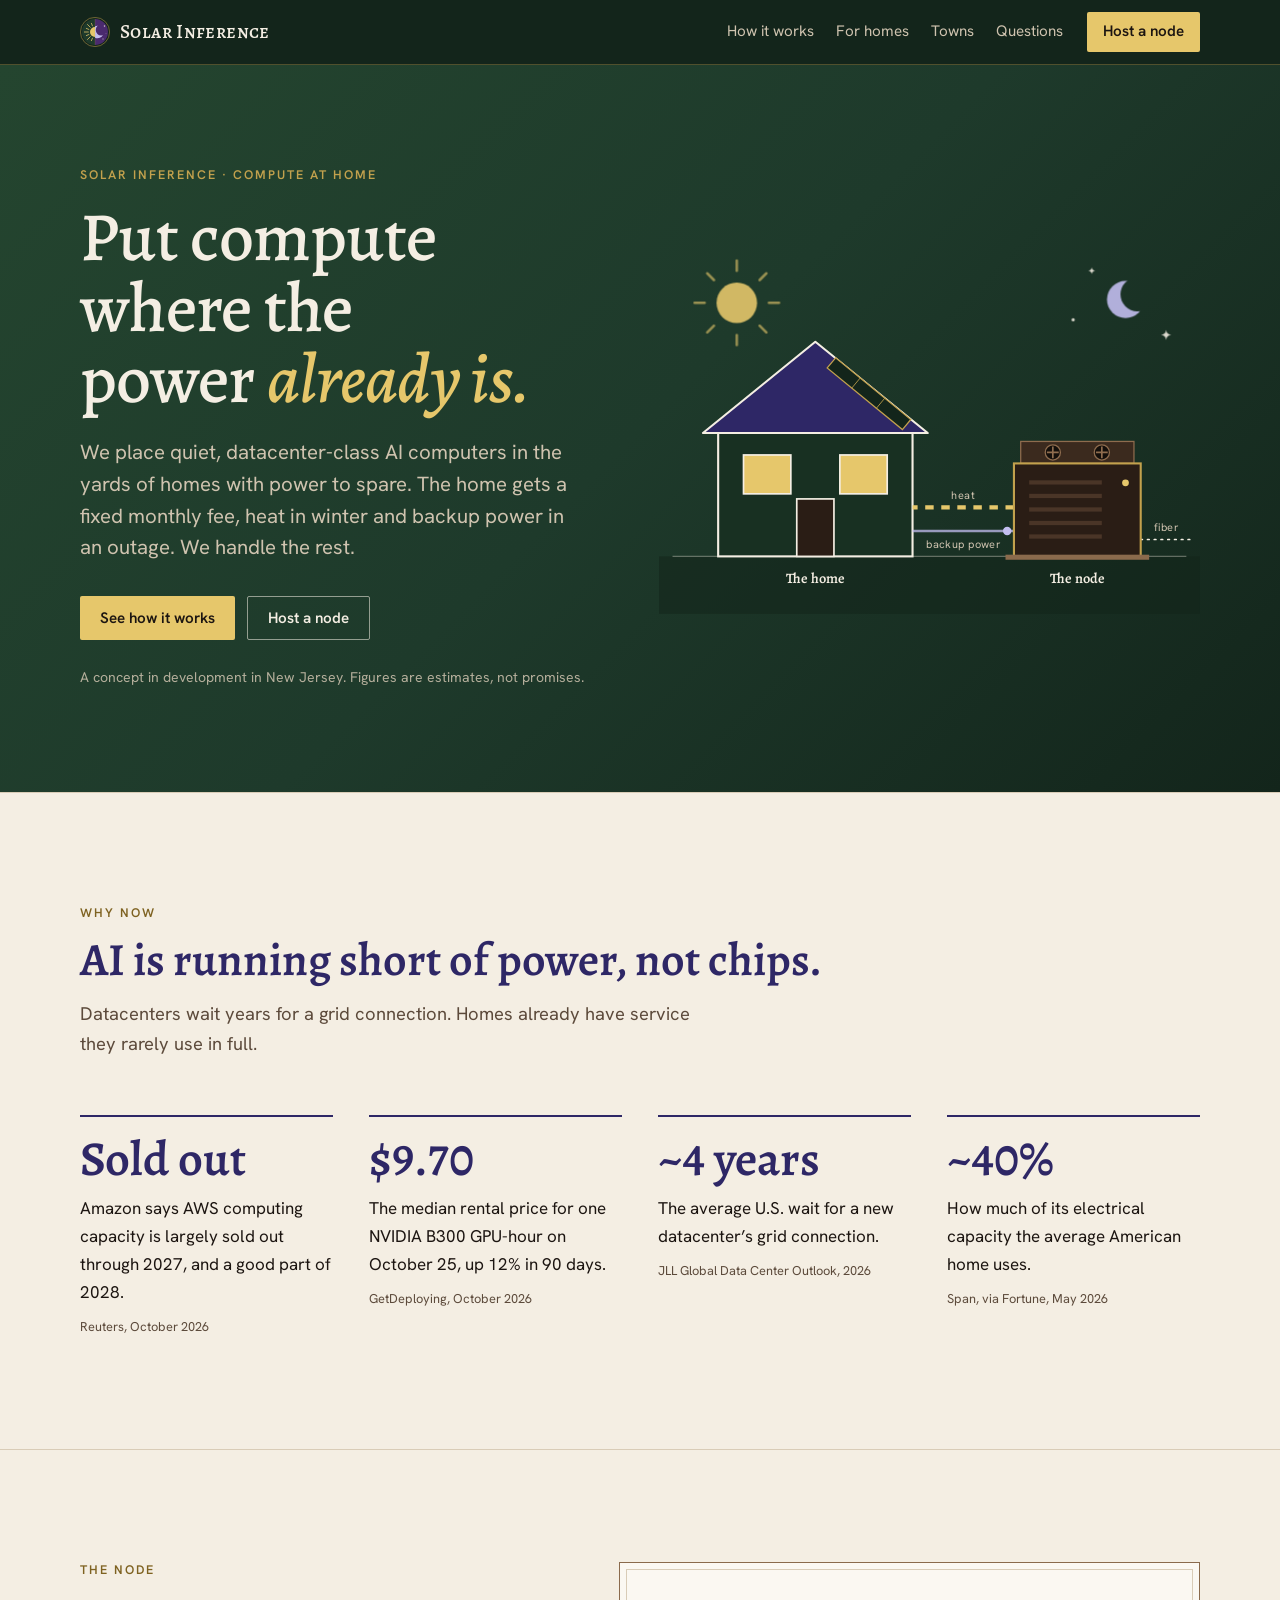
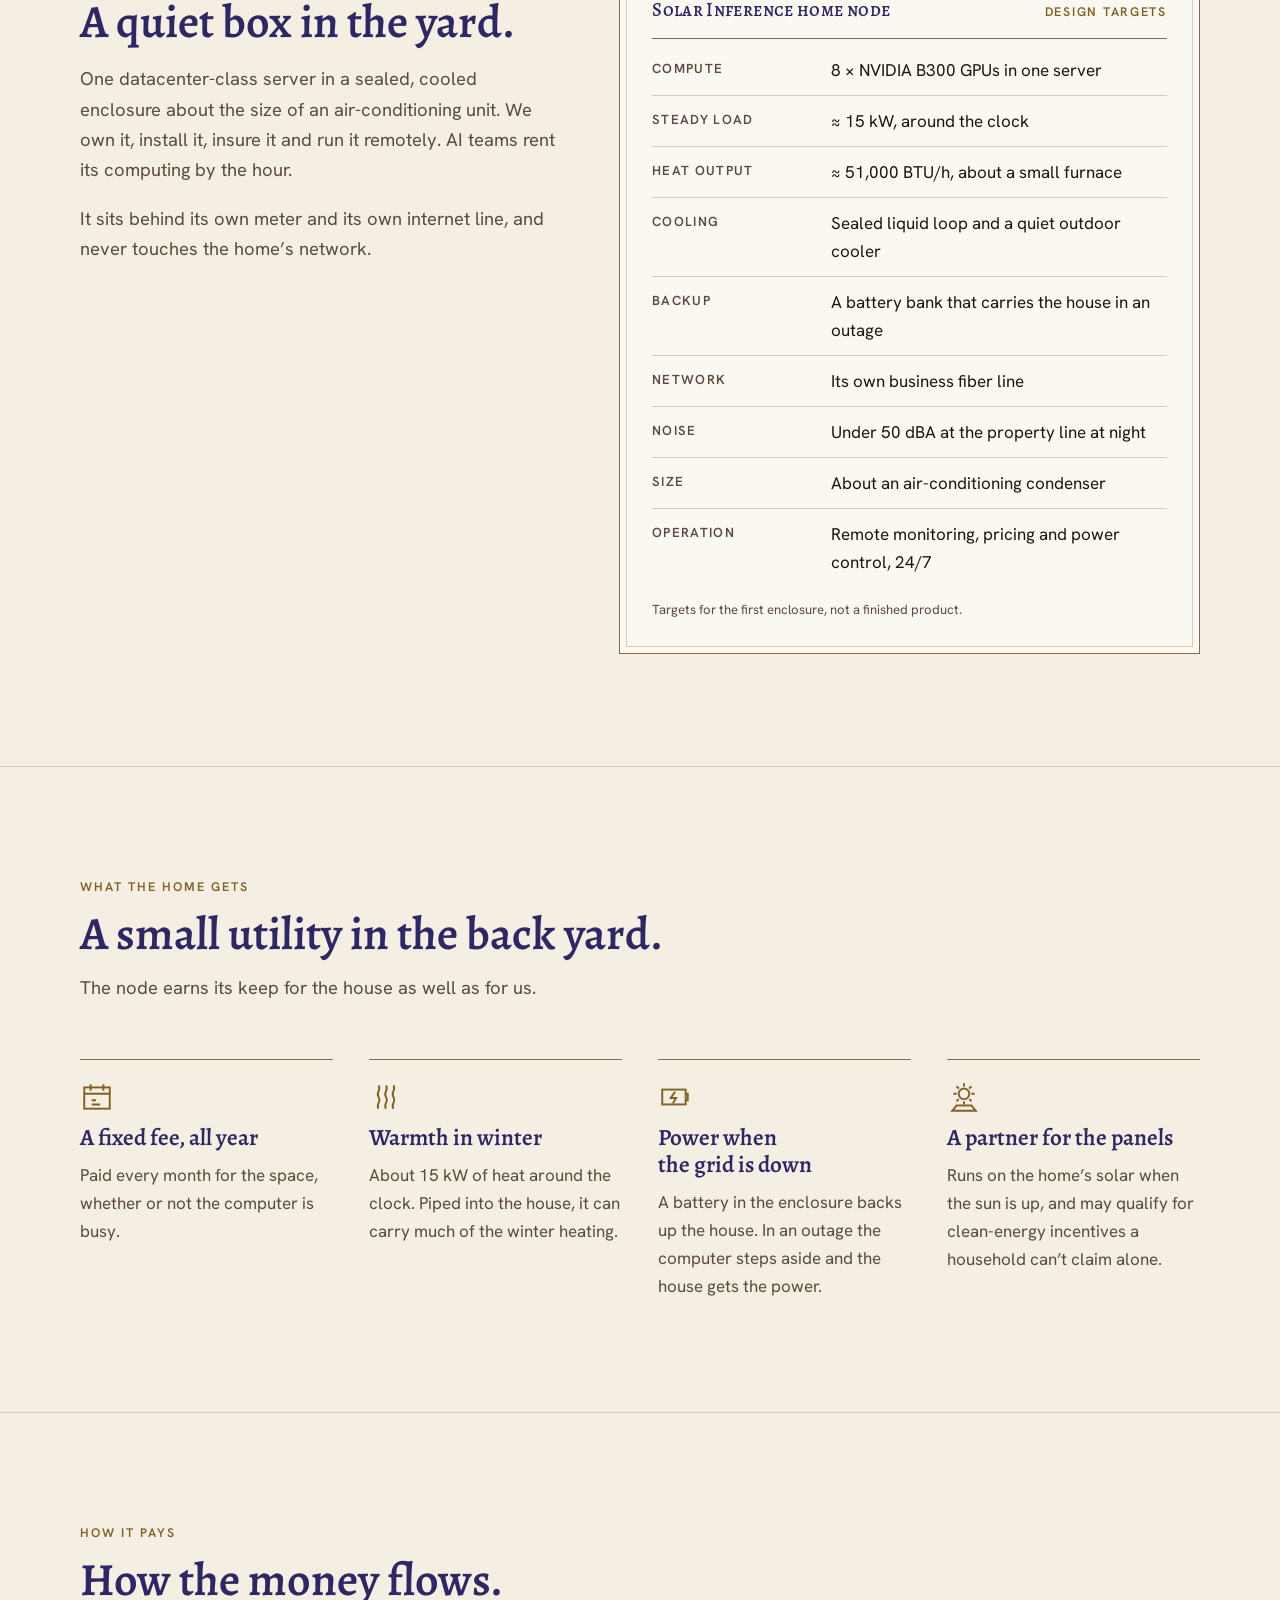
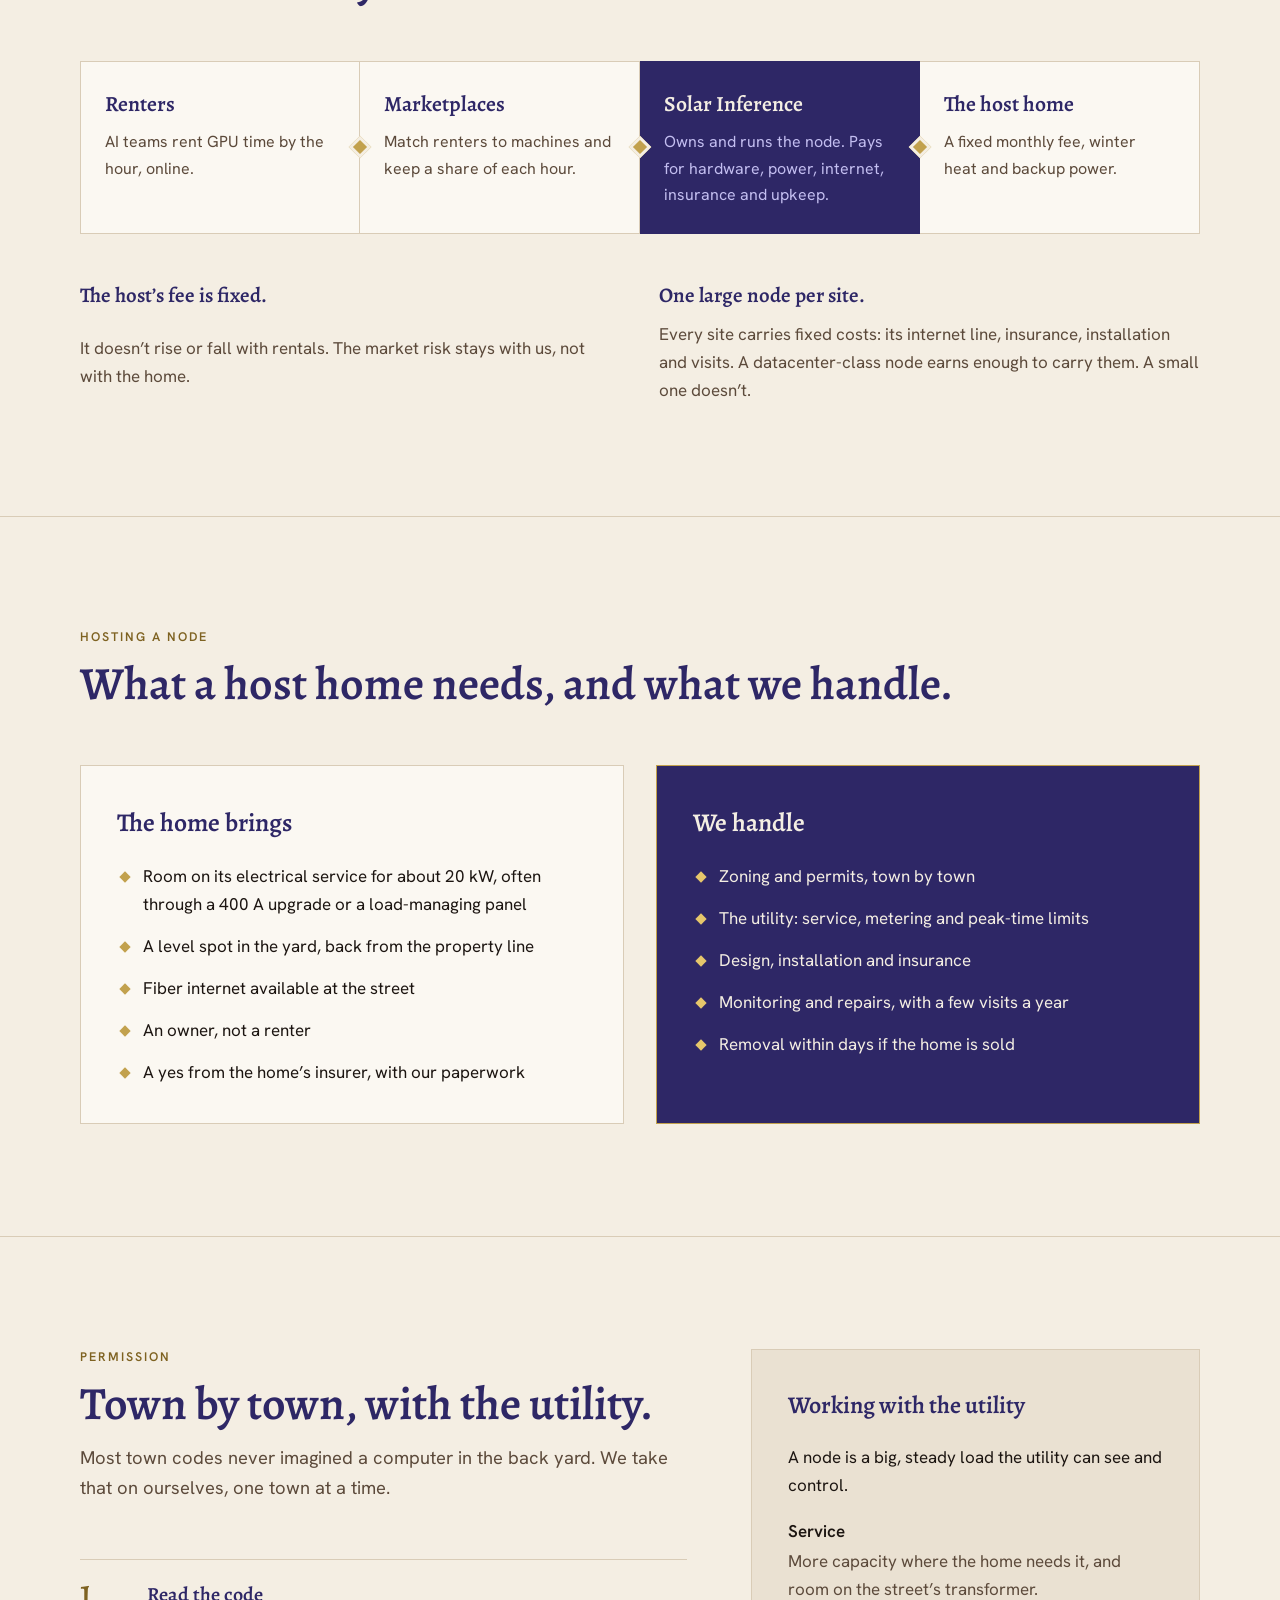
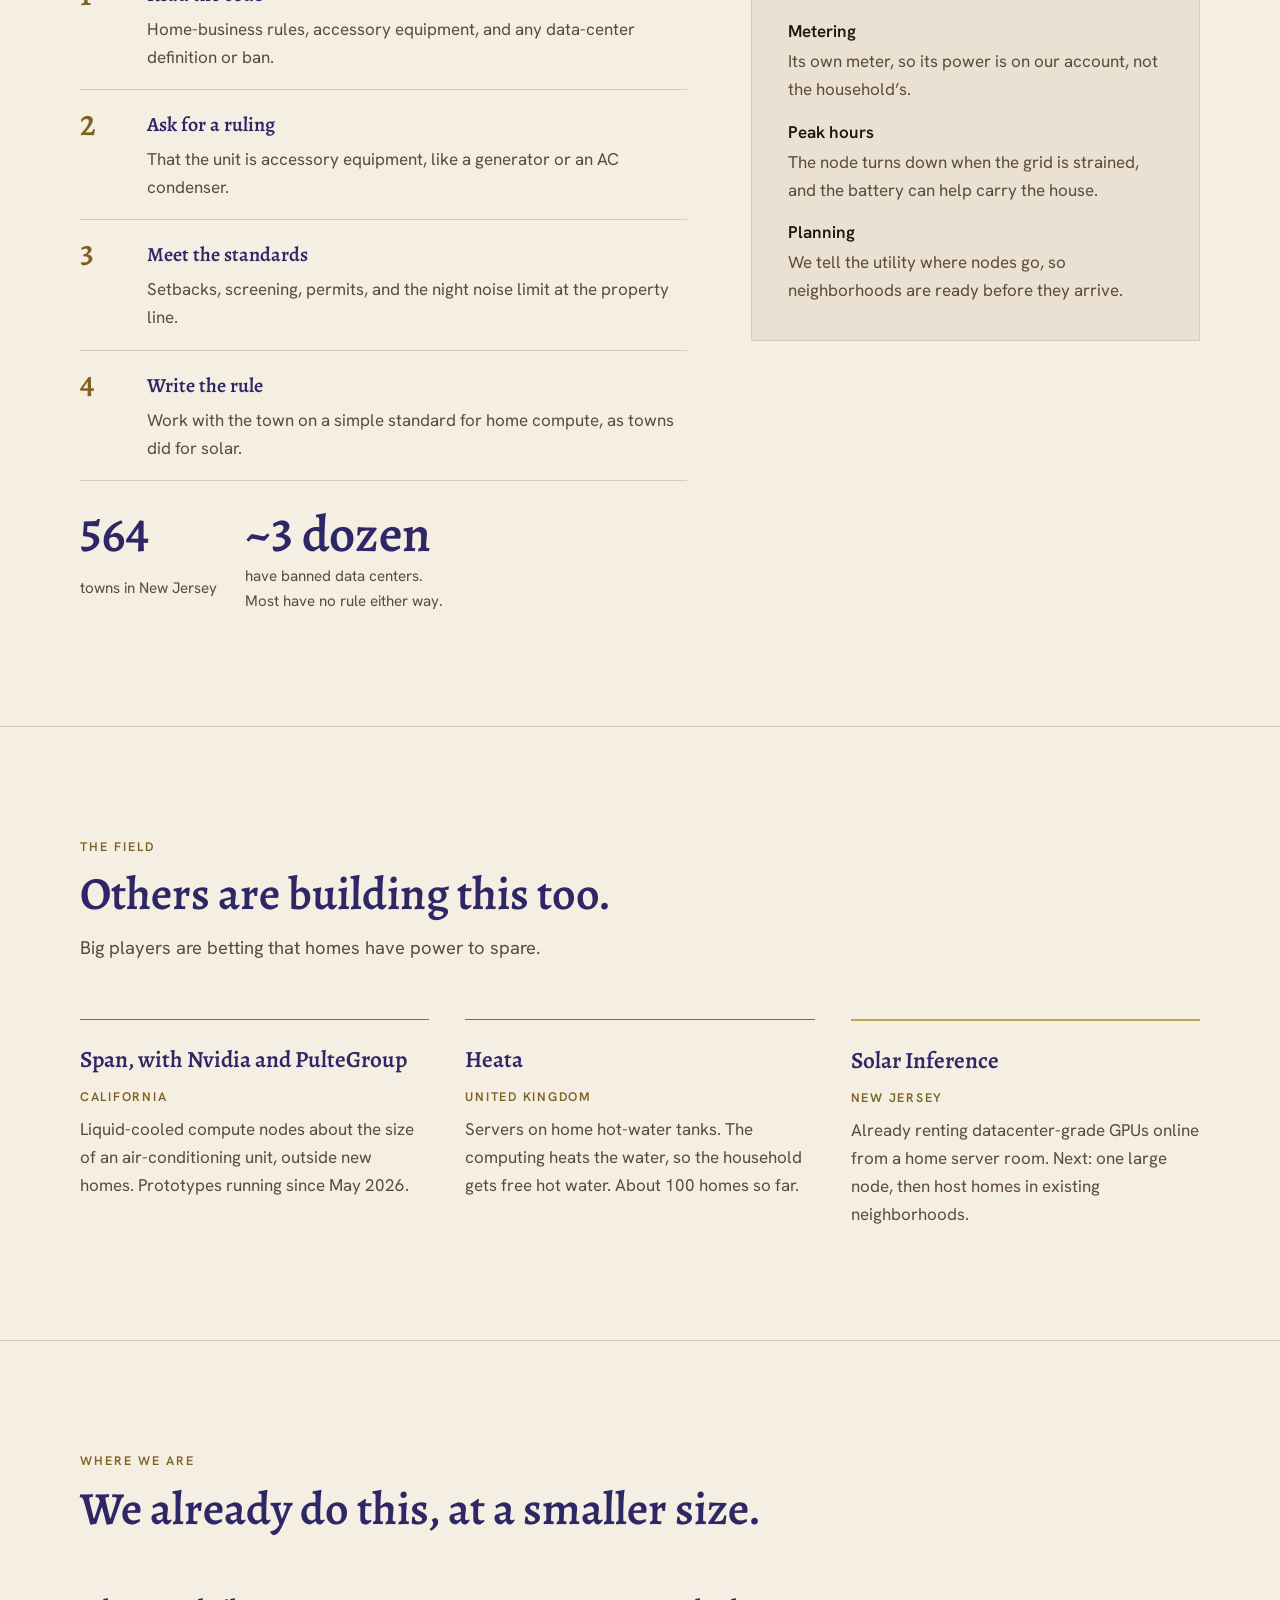
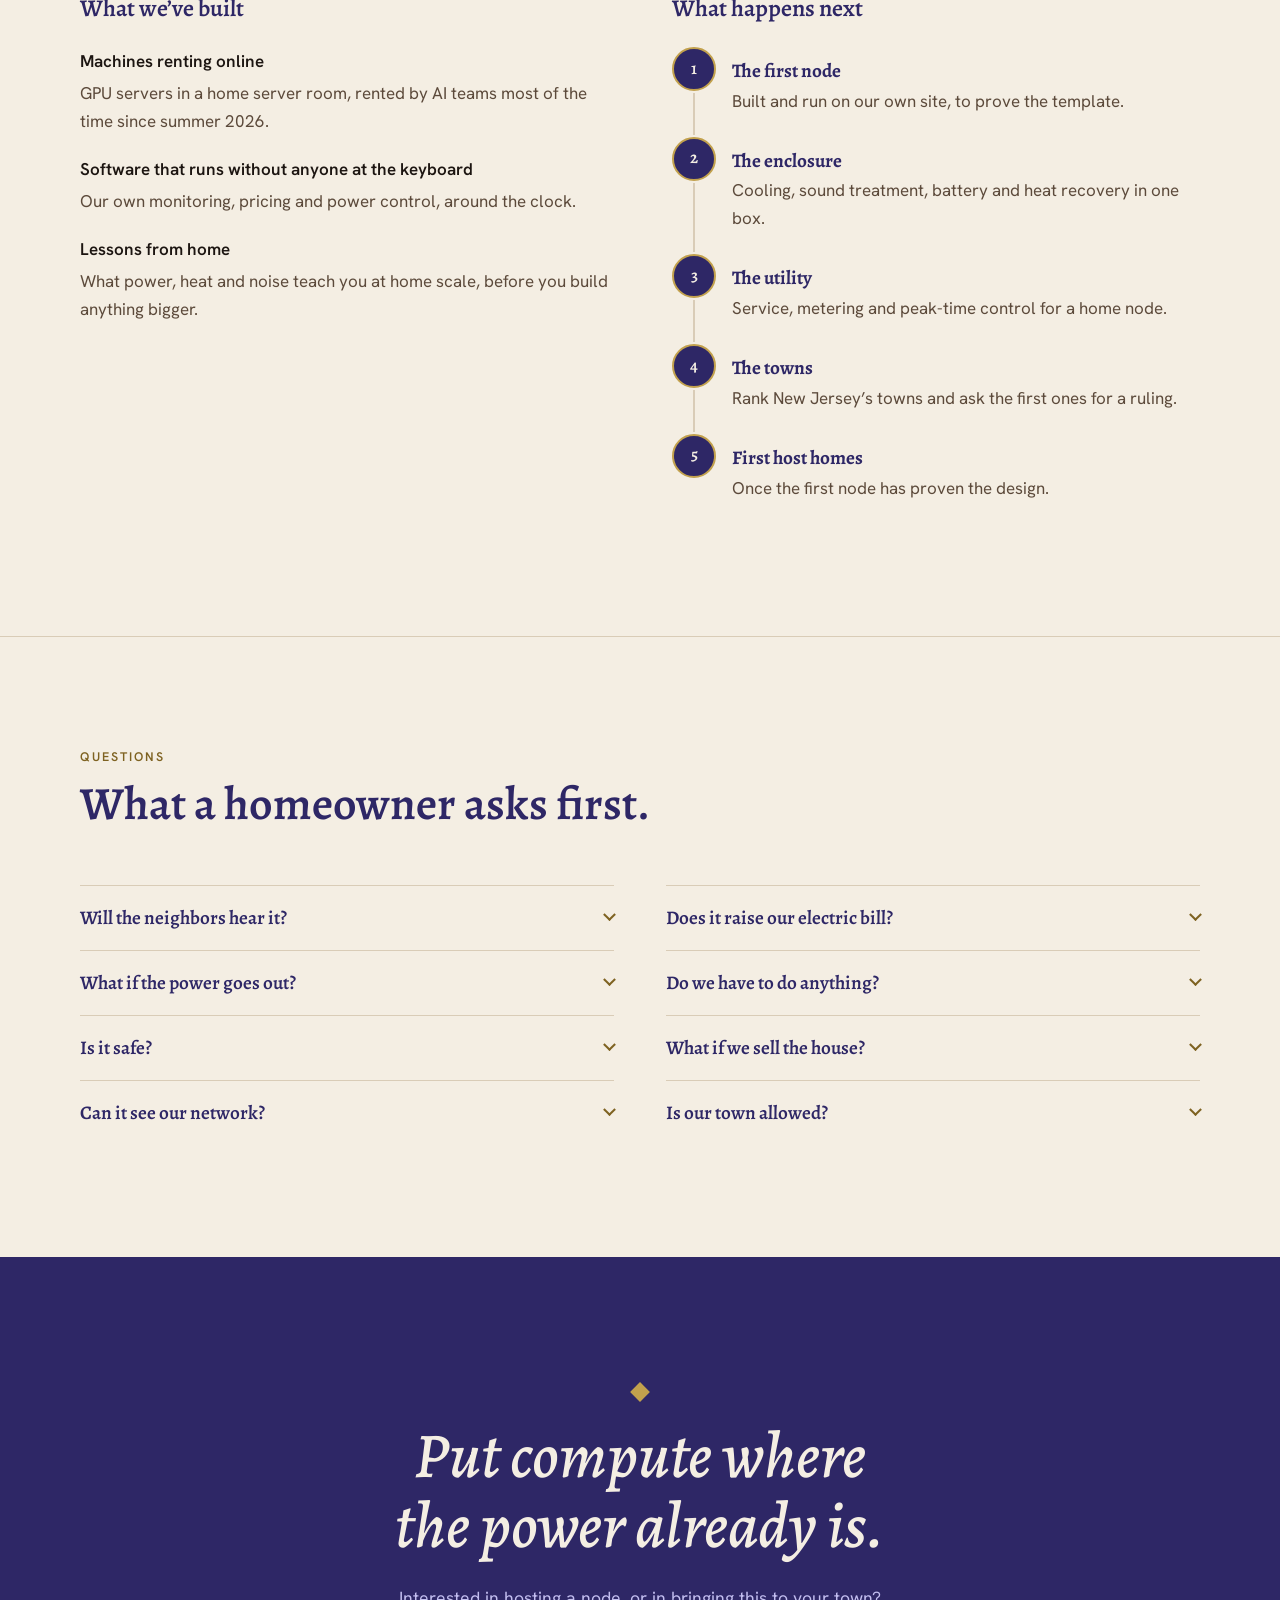
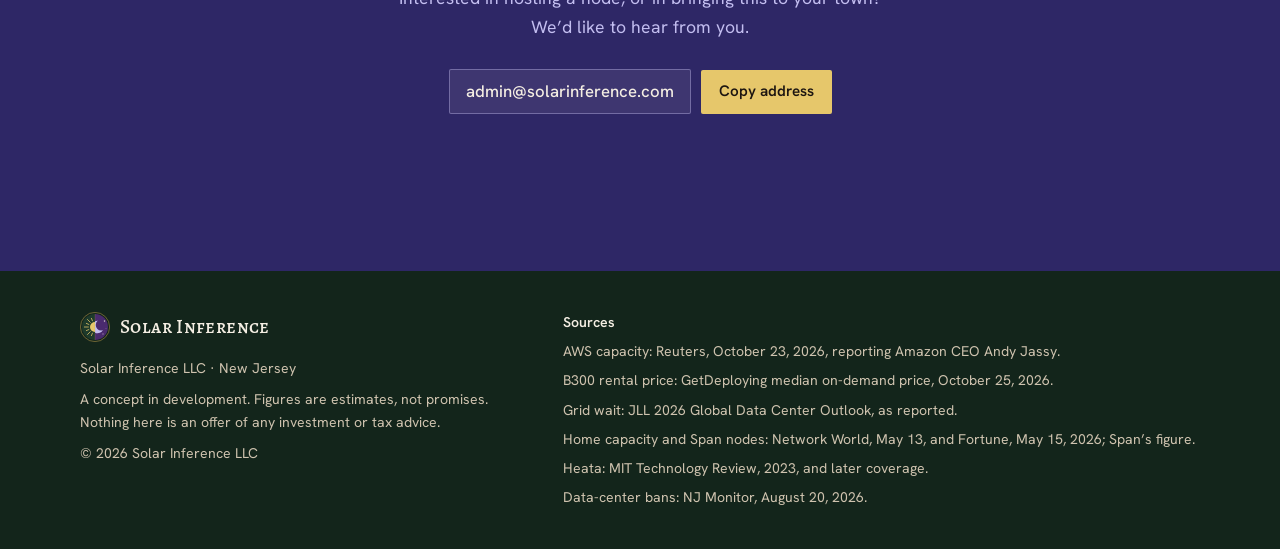
==== index.html @ db5c73c3 "Compute at Home: first public page Co-Authored-By: Claude Opus 5.5 <noreply@anthropic.com>" ====
<!doctype html>
<html lang="en">
<head>
<meta charset="utf-8">
<meta name="viewport" content="width=device-width,initial-scale=1,viewport-fit=cover">
<meta name="theme-color" content="#13251B">
<link rel="icon" href="/emblem.svg" type="image/svg+xml">
<link rel="canonical" href="https://solarinference.com/">
<meta property="og:type" content="website">
<meta property="og:site_name" content="Solar Inference">
<meta property="og:title" content="Compute at Home · Solar Inference">
<meta property="og:description" content="Solar Inference places quiet, datacenter-class AI computers in the yards of homes with power to spare. The home gets a fixed fee, winter heat and backup power.">
<meta property="og:url" content="https://solarinference.com/">
<meta name="twitter:card" content="summary">
<style>:root{padding-top:env(safe-area-inset-top,0px);padding-bottom:env(safe-area-inset-bottom,0px)}body{margin:0}img{max-width:100%}[hidden]{display:none!important}</style>
<title>Solar Inference · Compute at Home</title>
<meta name="description" content="Solar Inference places quiet, datacenter-class AI computers in the yards of homes with power to spare. The home gets a fixed fee, winter heat and backup power.">
<link rel="stylesheet" href="https://fonts.googleapis.com/css2?family=Alegreya:ital,wght@0,400..800;1,400..800&family=Alegreya+SC:wght@500;700&family=Hanken+Grotesk:wght@400;500;600&display=swap">
<style>
/* Layout: one long night-to-day scroll. Forest opens with an animated yard scene (the page's one bold moment), ivory carries the argument in hairline columns, velvet closes. */
:root{
  --paper:#F4EEE3; --sheet:#FBF8F2; --well:#EAE1D2; --line:#D9CCB7; --line-strong:#8A6A4C;
  --ink:#1C1511; --ink-2:#5C4A3B; --head:#2E2766; --gold-ink:#7E6221;
  --forest:#1E3A2B; --forest-hi:#24452F; --forest-lo:#13251B; --velvet:#2E2766; --plum:#4A2A6E;
  --gold:#C2A14D; --gold-bright:#E6C76B; --lav:#C3BEF0; --cream:#F4EEE3; --cream-2:#CFC3AF; --bark:#2A1D15; --on-gold:#1C1511;
  --f-display:"Alegreya","Iowan Old Style",Georgia,serif;
  --f-sc:"Alegreya SC",Alegreya,Georgia,serif;
  --f-sans:"Hanken Grotesk","Segoe UI",system-ui,-apple-system,sans-serif;
  --wrap:1120px;
  --gutter:clamp(16px,4vw,40px);
}
@media (prefers-color-scheme: dark){
  :root:not([data-theme="light"]){--paper:#140F0B;--sheet:#21170F;--well:#100C09;--line:#3E2E22;--line-strong:#8E6C4E;--ink:#F2EADD;--ink-2:#B9A894;--head:#C3BEF0;--gold-ink:#C2A14D;color-scheme:dark}
}
:root[data-theme="dark"]{--paper:#140F0B;--sheet:#21170F;--well:#100C09;--line:#3E2E22;--line-strong:#8E6C4E;--ink:#F2EADD;--ink-2:#B9A894;--head:#C3BEF0;--gold-ink:#C2A14D;color-scheme:dark}

*,*::before,*::after{box-sizing:border-box}
html{scroll-behavior:smooth}
@media (prefers-reduced-motion: reduce){html{scroll-behavior:auto}}
body{background:var(--paper);color:var(--ink);font:400 1.0625rem/1.65 var(--f-sans);-webkit-font-smoothing:antialiased}
body::before{content:"";position:fixed;inset:0 0 auto;height:env(safe-area-inset-top,0px);z-index:30;background:var(--forest-lo)}
h1,h2,h3{font-family:var(--f-display);text-wrap:balance;margin:0}
p,ul,ol,dl{margin:0}
a{color:inherit}
:focus-visible{outline:2px solid var(--gold-bright);outline-offset:3px}
.wrap{max-width:calc(var(--wrap) + 2 * var(--gutter));margin-inline:auto;padding-left:max(var(--gutter),env(safe-area-inset-left,0px));padding-right:max(var(--gutter),env(safe-area-inset-right,0px))}
.eyebrow{font:600 .78rem/1.3 var(--f-sans);letter-spacing:.16em;text-transform:uppercase;color:var(--gold-ink)}
.h2{font-weight:600;font-size:clamp(2rem,3.6vw,3rem);line-height:1.08;color:var(--head)}
.lede{color:var(--ink-2);font-size:1.15rem;max-width:62ch}
.sec{padding-block:clamp(64px,9vw,112px);border-top:1px solid var(--line)}
.sec-head{display:grid;gap:14px;margin-bottom:clamp(32px,5vw,56px)}
.wm{font-family:var(--f-sc);font-weight:500;letter-spacing:.02em}
.lozenge-list{list-style:none;padding:0;display:grid;gap:14px}
.lozenge-list li{position:relative;padding-left:26px}
.lozenge-list li::before{content:"";position:absolute;left:4px;top:.62em;width:8px;height:8px;background:var(--gold);transform:rotate(45deg)}
.num{font-variant-numeric:lining-nums tabular-nums}
.fig b,.stat b,.steps li::before,.timeline li::before{font-variant-numeric:lining-nums}

/* Top bar */
.top{position:sticky;top:env(safe-area-inset-top,0px);z-index:20;background:var(--forest-lo);color:var(--cream);border-bottom:1px solid rgba(194,161,77,.35)}
.top .wrap{display:flex;align-items:center;gap:24px;min-height:64px}
.brand{display:flex;align-items:center;gap:10px;text-decoration:none;font-size:1.2rem}
.brand svg{width:30px;height:30px;flex:none}
.nav{display:flex;gap:22px;margin-left:auto;font-size:.95rem}
.nav a{text-decoration:none;color:var(--cream-2)}
.nav a:hover{color:var(--cream)}
.btn{display:inline-flex;align-items:center;justify-content:center;min-height:44px;padding:0 20px;border-radius:2px;font:600 .95rem/1 var(--f-sans);text-decoration:none;white-space:nowrap}
.btn-gold{background:var(--gold-bright);color:var(--on-gold)}
.btn-gold:hover{background:#F0D58A}
.btn-line{border:1.5px solid rgba(244,238,227,.55);color:var(--cream)}
.btn-line:hover{border-color:var(--cream)}
.top .btn{min-height:40px;padding:0 16px}
@media (max-width:860px){.nav{display:none}.top .btn{margin-left:auto}}

/* Hero */
.hero{background:linear-gradient(135deg,var(--forest-hi) 0%,var(--forest) 50%,var(--forest-lo) 100%);color:var(--cream)}
.hero .wrap{display:grid;grid-template-columns:minmax(0,1fr) minmax(0,1.05fr);gap:clamp(32px,5vw,72px);align-items:center;padding-block:clamp(56px,8vw,104px)}
@media (max-width:900px){.hero .wrap{grid-template-columns:1fr}}
.hero .eyebrow{color:var(--gold)}
.hero h1{font-weight:500;font-size:clamp(2.6rem,5.4vw,4.4rem);line-height:1.03;letter-spacing:-.01em;margin-top:18px}
.hero h1 em{font-style:italic;color:var(--gold-bright)}
.hero .lead{font-size:clamp(1.1rem,1.6vw,1.3rem);line-height:1.55;color:var(--cream-2);margin-top:22px;max-width:46ch}
.hero .ctas{display:flex;flex-wrap:wrap;gap:12px;margin-top:32px}
.hero .note{margin-top:26px;font-size:.88rem;color:var(--cream-2);opacity:.85}
.scene{width:100%;height:auto;display:block}
.scene text{font-family:var(--f-sans);font-size:13px;fill:var(--cream-2);letter-spacing:.04em}
.scene .lbl-strong{font-family:var(--f-display);font-size:17px;font-weight:600;fill:var(--cream);letter-spacing:0}
.flow-heat{stroke-dasharray:10 9;animation:flow 1.4s linear infinite}
.flow-fiber{stroke-dasharray:2 6;animation:flow-r 1.8s linear infinite}
.dot{animation:dot 2.6s ease-in-out infinite}
.fan{transform-box:fill-box;transform-origin:center;animation:spin 1.8s linear infinite}
.led{animation:pulse 2.4s ease-in-out infinite}
.glow{animation:glow 5s ease-in-out infinite}
@keyframes flow{to{stroke-dashoffset:-19}}
@keyframes flow-r{to{stroke-dashoffset:-16}}
@keyframes dot{0%{transform:translateX(0);opacity:0}12%{opacity:1}88%{opacity:1}100%{transform:translateX(-112px);opacity:0}}
@keyframes spin{to{transform:rotate(360deg)}}
@keyframes pulse{0%,100%{opacity:1}50%{opacity:.35}}
@keyframes glow{0%,100%{opacity:.16}50%{opacity:.34}}
@media (prefers-reduced-motion: reduce){.scene *{animation:none!important}}

/* Why now */
.figs{display:grid;grid-template-columns:repeat(4,minmax(0,1fr));gap:clamp(20px,3vw,36px)}
@media (max-width:900px){.figs{grid-template-columns:repeat(2,minmax(0,1fr))}}
@media (max-width:520px){.figs{grid-template-columns:1fr}}
.fig{border-top:2px solid var(--head);padding-top:18px;display:grid;gap:10px;align-content:start}
.fig b{font-family:var(--f-display);font-weight:600;font-size:clamp(2.3rem,3.8vw,3.1rem);line-height:1;color:var(--head)}
.fig .src{font-size:.8rem;color:var(--ink-2)}

/* Product */
.product{display:grid;grid-template-columns:minmax(0,.9fr) minmax(0,1.1fr);gap:clamp(32px,5vw,72px);align-items:start}
@media (max-width:900px){.product{grid-template-columns:1fr}}
.product .copy{display:grid;gap:18px}
.plate{background:var(--sheet);border:1.5px solid var(--line-strong);padding:clamp(20px,3vw,32px);position:relative}
.plate::before{content:"";position:absolute;inset:6px;border:1px solid var(--line);pointer-events:none}
.plate-head{display:flex;justify-content:space-between;align-items:baseline;gap:12px;flex-wrap:wrap;border-bottom:1px solid var(--line-strong);padding-bottom:12px;margin-bottom:6px;position:relative}
.plate-head .wm{font-size:1.15rem;color:var(--head)}
.plate-head span:last-child{font-size:.78rem;letter-spacing:.14em;text-transform:uppercase;color:var(--gold-ink);font-weight:600}
.plate dl{display:grid;grid-template-columns:minmax(0,10.5em) minmax(0,1fr);position:relative}
.plate dt,.plate dd{padding-block:11px;border-bottom:1px solid var(--line);margin:0}
.plate dt{font-size:.82rem;letter-spacing:.1em;text-transform:uppercase;color:var(--ink-2);font-weight:600;padding-right:12px;padding-top:13px}
.plate dd{font-variant-numeric:tabular-nums}
.plate dl > :nth-last-child(-n+2){border-bottom:0}
.plate .plate-note{font-size:.82rem;color:var(--ink-2);margin-top:12px;position:relative}
@media (max-width:520px){.plate dl{grid-template-columns:1fr}.plate dt{border-bottom:0;padding-bottom:0}}

/* Mini utility */
.util{display:grid;grid-template-columns:repeat(4,minmax(0,1fr));gap:clamp(20px,3vw,36px)}
@media (max-width:900px){.util{grid-template-columns:repeat(2,minmax(0,1fr))}}
@media (max-width:520px){.util{grid-template-columns:1fr}}
.util article{border-top:1px solid var(--line-strong);padding-top:20px;display:grid;gap:10px;align-content:start}
.util svg{width:34px;height:34px;color:var(--gold-ink)}
.util h3{font-size:1.45rem;font-weight:600;color:var(--head);line-height:1.15}
.util p{color:var(--ink-2)}
.util .figure{font-family:var(--f-display);font-style:italic;font-size:1.05rem;color:var(--gold-ink)}

/* Money */
.chain{display:grid;grid-template-columns:repeat(4,minmax(0,1fr));gap:0;counter-reset:none}
.chain > div{position:relative;padding:24px 28px 24px 24px;background:var(--sheet);border:1px solid var(--line);display:grid;gap:8px;align-content:start}
.chain > div + div{border-left:0}
.chain > div:not(:last-child)::after{content:"";position:absolute;right:-9px;top:50%;width:16px;height:16px;background:var(--gold);transform:translateY(-50%) rotate(45deg);z-index:1;border:3px solid var(--paper)}
.chain h3{font-size:1.35rem;font-weight:600;color:var(--head)}
.chain p{color:var(--ink-2);font-size:1rem}
.chain .us{background:var(--velvet);border-color:var(--velvet)}
.chain .us h3{color:var(--cream)} .chain .us p{color:var(--lav)}
@media (max-width:860px){.chain{grid-template-columns:1fr}.chain > div + div{border-left:1px solid var(--line);border-top:0}.chain > div:not(:last-child)::after{right:auto;left:50%;top:auto;bottom:-9px;transform:translateX(-50%) rotate(45deg)}}
.principles{display:grid;grid-template-columns:repeat(2,minmax(0,1fr));gap:clamp(20px,3vw,40px);margin-top:clamp(28px,4vw,44px)}
@media (max-width:760px){.principles{grid-template-columns:1fr}}
.principles div{display:grid;gap:8px}
.principles h3{font-size:1.3rem;font-weight:600;color:var(--head)}
.principles p{color:var(--ink-2)}

/* Host */
.host{display:grid;grid-template-columns:repeat(2,minmax(0,1fr));gap:clamp(20px,3vw,32px)}
@media (max-width:760px){.host{grid-template-columns:1fr}}
.host > div{padding:clamp(24px,3vw,36px);display:grid;gap:18px;align-content:start}
.host h3{font-size:1.6rem;font-weight:600}
.host .home{background:var(--sheet);border:1px solid var(--line)}
.host .home h3{color:var(--head)}
.host .us{background:var(--velvet);color:var(--cream);border:1.5px solid var(--gold)}
.host .us li::before{background:var(--gold-bright)}

/* Towns */
.towns{display:grid;grid-template-columns:minmax(0,1.15fr) minmax(0,.85fr);gap:clamp(32px,5vw,72px);align-items:start}
@media (max-width:900px){.towns{grid-template-columns:1fr}}
.steps{list-style:none;padding:0;display:grid;gap:0;counter-reset:step}
.steps li{counter-increment:step;display:grid;grid-template-columns:3.2rem minmax(0,1fr);gap:4px 16px;padding-block:18px;border-top:1px solid var(--line)}
.steps li:last-child{border-bottom:1px solid var(--line)}
.steps li::before{content:counter(step);grid-row:span 2;font-family:var(--f-display);font-weight:600;font-size:2rem;line-height:1;color:var(--gold-ink)}
.steps h3{font-size:1.25rem;font-weight:600;color:var(--head)}
.steps p{color:var(--ink-2)}
.stat{display:flex;gap:28px;flex-wrap:wrap;margin-top:28px}
.stat div{display:grid;gap:4px}
.stat b{font-family:var(--f-display);font-weight:600;font-size:clamp(2.4rem,4vw,3.2rem);line-height:1;color:var(--head)}
.stat span{color:var(--ink-2);font-size:.95rem;max-width:22ch}
.utility{background:var(--well);border:1px solid var(--line);padding:clamp(24px,3vw,36px);display:grid;gap:18px}
.utility h3{font-size:1.5rem;font-weight:600;color:var(--head)}
.utility dl{display:grid;gap:14px}
.utility dt{font-weight:600}
.utility dd{margin:2px 0 0;color:var(--ink-2)}

/* Others */
.others{display:grid;grid-template-columns:repeat(3,minmax(0,1fr));gap:clamp(20px,3vw,36px)}
@media (max-width:860px){.others{grid-template-columns:1fr}}
.others article{border-top:1px solid var(--line-strong);padding-top:20px;display:grid;gap:8px;align-content:start}
.others h3{font-size:1.45rem;font-weight:600;color:var(--head)}
.others .where{font-size:.78rem;letter-spacing:.14em;text-transform:uppercase;font-weight:600;color:var(--gold-ink)}
.others p{color:var(--ink-2)}
.others .us{border-top:2px solid var(--gold)}

/* Now */
.now{display:grid;grid-template-columns:minmax(0,1fr) minmax(0,1fr);gap:clamp(32px,5vw,72px)}
@media (max-width:860px){.now{grid-template-columns:1fr}}
.now h3.sub{font-size:1.5rem;font-weight:600;color:var(--head);margin-bottom:18px}
.built{display:grid;gap:20px}
.built div{display:grid;gap:4px}
.built b{font-weight:600}
.built p{color:var(--ink-2)}
.timeline{list-style:none;padding:0;display:grid;counter-reset:t;position:relative}
.timeline li{counter-increment:t;position:relative;display:grid;grid-template-columns:44px minmax(0,1fr);gap:16px;padding-bottom:22px}
.timeline li::before{content:counter(t);width:44px;height:44px;border-radius:50%;background:var(--velvet);color:var(--cream);border:2px solid var(--gold);display:grid;place-items:center;font:600 1.05rem/1 var(--f-display)}
.timeline li:not(:last-child)::after{content:"";position:absolute;left:21px;top:46px;bottom:2px;width:2px;background:var(--line)}
.timeline b{display:block;font-family:var(--f-display);font-size:1.2rem;color:var(--head);padding-top:8px}
.timeline span{color:var(--ink-2)}

/* FAQ */
.faq{display:grid;grid-template-columns:repeat(2,minmax(0,1fr));gap:0 clamp(24px,4vw,56px)}
@media (max-width:760px){.faq{grid-template-columns:1fr}}
.faq details{border-top:1px solid var(--line);padding-block:4px}
.faq summary{cursor:pointer;list-style:none;display:flex;justify-content:space-between;gap:16px;align-items:center;min-height:56px;font-family:var(--f-display);font-size:1.2rem;font-weight:600;color:var(--head)}
.faq summary::-webkit-details-marker{display:none}
.faq summary::after{content:"";width:9px;height:9px;flex:none;border-right:2px solid var(--gold-ink);border-bottom:2px solid var(--gold-ink);transform:rotate(45deg) translate(-2px,-2px);transition:transform .2s}
.faq details[open] summary::after{transform:rotate(225deg)}
.faq details p{color:var(--ink-2);padding-bottom:16px;max-width:60ch}

/* Close */
.close{background:var(--velvet);color:var(--cream);text-align:center}
.close .wrap{padding-block:clamp(72px,10vw,128px);display:grid;justify-items:center;gap:22px}
.close .orn{width:14px;height:14px;background:var(--gold);transform:rotate(45deg)}
.close h2{font-weight:500;font-style:italic;font-size:clamp(2.2rem,5vw,4rem);line-height:1.1;max-width:18ch}
.close p{color:var(--lav);max-width:52ch;font-size:1.1rem}
.contact{display:flex;flex-wrap:wrap;gap:10px;justify-content:center;align-items:center;margin-top:6px}
.contact code{font:500 1.05rem/1 var(--f-sans);background:rgba(244,238,227,.08);border:1px solid rgba(195,190,240,.4);padding:13px 16px;border-radius:2px;user-select:all;color:var(--cream)}
.contact button{min-height:44px;padding:0 18px;border-radius:2px;border:0;background:var(--gold-bright);color:var(--on-gold);font:600 .95rem/1 var(--f-sans);cursor:pointer}
.contact .msg{flex-basis:100%;font-size:.9rem;color:var(--lav);min-height:1.3em}

/* Footer */
.foot{background:var(--forest-lo);color:var(--cream-2);font-size:.88rem}
.foot .wrap{padding-block:40px;display:grid;grid-template-columns:minmax(0,1fr) minmax(0,1.4fr);gap:28px}
@media (max-width:760px){.foot .wrap{grid-template-columns:1fr}}
.foot .brand{color:var(--cream)}
.foot p + p{margin-top:8px}
.foot .srcs{display:grid;gap:6px}
.foot .srcs b{color:var(--cream);font-weight:600}
</style>
</head>
<body>
<svg width="0" height="0" style="position:absolute" aria-hidden="true" focusable="false">
  <defs>
    <clipPath id="siL"><rect x="0" y="0" width="120" height="240"/></clipPath>
    <clipPath id="siR"><rect x="120" y="0" width="120" height="240"/></clipPath>
    <mask id="sim"><rect width="240" height="240" fill="#fff"/><circle cx="170" cy="104" r="44" fill="#000"/></mask>
    <mask id="moonmask"><rect width="640" height="440" fill="#fff"/><circle cx="566" cy="62" r="20" fill="#000"/></mask>
    <symbol id="si-emblem" viewBox="0 0 240 240">
      <circle cx="120" cy="120" r="117" fill="none" stroke="#C2A14D" stroke-width="4"/>
      <g clip-path="url(#siL)"><circle cx="120" cy="120" r="104" fill="#1E3A2B"/><circle cx="120" cy="120" r="40" fill="#E6C76B"/><path d="M99.3 70.1L91.7 51.6M81.8 81.8L60.6 60.6M70.1 99.3L51.6 91.7M66 120L36 120M70.1 140.7L51.6 148.3M81.8 158.2L60.6 179.4M99.3 169.9L91.7 188.4" stroke="#E6C76B" stroke-width="6" stroke-linecap="square"/></g>
      <g clip-path="url(#siR)"><circle cx="120" cy="120" r="104" fill="#4A2A6E"/><circle cx="140" cy="120" r="50" fill="#C3BEF0" mask="url(#sim)"/><path d="M196 63Q196.882 71.118 205 72Q196.882 72.882 196 81Q195.118 72.882 187 72Q195.118 71.118 196 63Z" fill="#F4EEE3"/><path d="M184 170Q184.588 175.412 190 176Q184.588 176.588 184 182Q183.412 176.588 178 176Q183.412 175.412 184 170Z" fill="#F4EEE3"/><circle cx="208" cy="132" r="2.4" fill="#F4EEE3"/></g>
      <rect x="119.25" y="14" width="1.5" height="212" fill="#C2A14D"/>
    </symbol>
  </defs>
</svg>

<header class="top">
  <div class="wrap">
    <a class="brand wm" href="#top" aria-label="Solar Inference, back to top"><svg aria-hidden="true"><use href="#si-emblem"/></svg>Solar Inference</a>
    <nav class="nav" aria-label="Sections">
      <a href="#how">How it works</a>
      <a href="#home">For homes</a>
      <a href="#towns">Towns</a>
      <a href="#faq">Questions</a>
    </nav>
    <a class="btn btn-gold" href="#host">Host a node</a>
  </div>
</header>

<main id="top">
<section class="hero" aria-labelledby="hero-title">
  <div class="wrap">
    <div>
      <p class="eyebrow">Solar Inference · Compute at home</p>
      <h1 id="hero-title">Put compute where the power <em>already is.</em></h1>
      <p class="lead">We place quiet, datacenter-class AI computers in the yards of homes with power to spare. The home gets a fixed monthly fee, heat in winter and backup power in an outage. We handle the rest.</p>
      <div class="ctas">
        <a class="btn btn-gold" href="#how">See how it works</a>
        <a class="btn btn-line" href="#host">Host a node</a>
      </div>
      <p class="note">A concept in development in New Jersey. Figures are estimates, not promises.</p>
    </div>
    <svg class="scene" viewBox="0 0 640 440" role="img" aria-label="A house with solar panels and, beside it in the yard, a compact computing enclosure. Heat flows from the enclosure into the house, backup power runs along a second line, and a fiber line leaves to the street.">
      <g opacity=".9">
        <circle cx="92" cy="72" r="24" fill="#E6C76B"/>
        <path d="M92 34v-12M92 122v-12M54 72h-12M142 72h-12M65 45l-8-8M127 107l-8-8M65 99l-8 8M127 37l-8 8" stroke="#E6C76B" stroke-width="3" stroke-linecap="round" opacity=".7"/>
        <circle cx="552" cy="68" r="22" fill="#C3BEF0" mask="url(#moonmask)"/>
        <path d="M600 104q.6 5.4 6 6q-5.4.6-6 6q-.6-5.4-6-6q5.4-.6 6-6z" fill="#F4EEE3"/>
        <path d="M512 30q.4 3.6 4 4q-3.6.4-4 4q-.4-3.6-4-4q3.6-.4 4-4z" fill="#F4EEE3"/>
        <circle cx="490" cy="92" r="1.8" fill="#F4EEE3"/>
      </g>
      <rect x="0" y="372" width="640" height="68" fill="#13251B" opacity=".55"/>
      <path d="M16 372H624" stroke="#F4EEE3" stroke-opacity=".35" stroke-width="1.5"/>
      <rect x="70" y="220" width="230" height="152" fill="#183022" stroke="#F4EEE3" stroke-width="2.5"/>
      <polygon points="52,226 185,118 318,226" fill="#2E2766" stroke="#F4EEE3" stroke-width="2.5" stroke-linejoin="round"/>
      <polygon points="209,137 298,210 288,222 199,149" fill="#13251B" stroke="#C2A14D" stroke-width="1.5"/>
      <path d="M238 161L228 173M267 185L257 197" stroke="#C2A14D" stroke-width="1"/>
      <rect class="glow" x="100" y="252" width="56" height="46" fill="#E6C76B"/>
      <rect x="100" y="252" width="56" height="46" fill="none" stroke="#F4EEE3" stroke-width="2"/>
      <rect class="glow" x="214" y="252" width="56" height="46" fill="#E6C76B"/>
      <rect x="214" y="252" width="56" height="46" fill="none" stroke="#F4EEE3" stroke-width="2"/>
      <rect x="163" y="304" width="44" height="68" fill="#2A1D15" stroke="#F4EEE3" stroke-width="2"/>
      <path class="flow-heat" d="M420 314H300" stroke="#E6C76B" stroke-width="5" fill="none"/>
      <path d="M420 342H300" stroke="#C3BEF0" stroke-width="3" fill="none" opacity=".75"/>
      <circle class="dot" cx="412" cy="342" r="5" fill="#C3BEF0"/>
      <path class="flow-fiber" d="M570 352H630" stroke="#F4EEE3" stroke-width="2" fill="none" stroke-linecap="round"/>
      <rect x="428" y="236" width="134" height="26" fill="#3B2A1E" stroke="#8E6C4E" stroke-width="1.5"/>
      <g class="fan"><circle cx="466" cy="249" r="9" fill="#140F0B" stroke="#8E6C4E" stroke-width="1.5"/><path d="M466 242v14M459 249h14" stroke="#8E6C4E" stroke-width="2"/></g>
      <g class="fan"><circle cx="524" cy="249" r="9" fill="#140F0B" stroke="#8E6C4E" stroke-width="1.5"/><path d="M524 242v14M517 249h14" stroke="#8E6C4E" stroke-width="2"/></g>
      <rect x="420" y="262" width="150" height="110" fill="#2A1D15" stroke="#C2A14D" stroke-width="2.5"/>
      <rect x="438" y="282" width="86" height="5" fill="#4A3527"/>
      <rect x="438" y="298" width="86" height="5" fill="#4A3527"/>
      <rect x="438" y="314" width="86" height="5" fill="#4A3527"/>
      <rect x="438" y="330" width="86" height="5" fill="#4A3527"/>
      <rect x="438" y="346" width="86" height="5" fill="#4A3527"/>
      <circle class="led" cx="552" cy="285" r="4" fill="#E6C76B"/>
      <rect x="410" y="370" width="170" height="6" fill="#8A6A4C"/>
      <text x="360" y="304" text-anchor="middle">heat</text>
      <text x="360" y="362" text-anchor="middle">backup power</text>
      <text x="600" y="342" text-anchor="middle">fiber</text>
      <text class="lbl-strong" x="185" y="404" text-anchor="middle">The home</text>
      <text class="lbl-strong" x="495" y="404" text-anchor="middle">The node</text>
    </svg>
  </div>
</section>

<section class="sec" id="why" aria-labelledby="why-title">
  <div class="wrap">
    <div class="sec-head">
      <p class="eyebrow">Why now</p>
      <h2 class="h2" id="why-title">AI is running short of power, not chips.</h2>
      <p class="lede">Datacenters wait years for a grid connection. Homes already have service they rarely use in full.</p>
    </div>
    <div class="figs">
      <div class="fig"><b>Sold out</b><p>Amazon says AWS computing capacity is largely sold out through 2027, and a good part of 2028.</p><p class="src">Reuters, October 2026</p></div>
      <div class="fig"><b class="num">$9.70</b><p>The median rental price for one NVIDIA B300 GPU-hour on October 25, up 12% in 90 days.</p><p class="src">GetDeploying, October 2026</p></div>
      <div class="fig"><b>~4 years</b><p>The average U.S. wait for a new datacenter’s grid connection.</p><p class="src">JLL Global Data Center Outlook, 2026</p></div>
      <div class="fig"><b class="num">~40%</b><p>How much of its electrical capacity the average American home uses.</p><p class="src">Span, via Fortune, May 2026</p></div>
    </div>
  </div>
</section>

<section class="sec" id="how" aria-labelledby="how-title">
  <div class="wrap product">
    <div class="copy">
      <p class="eyebrow">The node</p>
      <h2 class="h2" id="how-title">A quiet box in the yard.</h2>
      <p class="lede">One datacenter-class server in a sealed, cooled enclosure about the size of an air-conditioning unit. We own it, install it, insure it and run it remotely. AI teams rent its computing by the hour.</p>
      <p class="lede">It sits behind its own meter and its own internet line, and never touches the home’s network.</p>
    </div>
    <div class="plate" role="group" aria-labelledby="plate-title">
      <div class="plate-head"><span class="wm" id="plate-title">Solar Inference home node</span><span>Design targets</span></div>
      <dl>
        <dt>Compute</dt><dd>8 × NVIDIA B300 GPUs in one server</dd>
        <dt>Steady load</dt><dd>≈ 15 kW, around the clock</dd>
        <dt>Heat output</dt><dd>≈ 51,000 BTU/h, about a small furnace</dd>
        <dt>Cooling</dt><dd>Sealed liquid loop and a quiet outdoor cooler</dd>
        <dt>Backup</dt><dd>A battery bank that carries the house in an outage</dd>
        <dt>Network</dt><dd>Its own business fiber line</dd>
        <dt>Noise</dt><dd>Under 50 dBA at the property line at night</dd>
        <dt>Size</dt><dd>About an air-conditioning condenser</dd>
        <dt>Operation</dt><dd>Remote monitoring, pricing and power control, 24/7</dd>
      </dl>
      <p class="plate-note">Targets for the first enclosure, not a finished product.</p>
    </div>
  </div>
</section>

<section class="sec" id="home" aria-labelledby="home-title">
  <div class="wrap">
    <div class="sec-head">
      <p class="eyebrow">What the home gets</p>
      <h2 class="h2" id="home-title">A small utility in the back yard.</h2>
      <p class="lede">The node earns its keep for the house as well as for us.</p>
    </div>
    <div class="util">
      <article>
        <svg viewBox="0 0 32 32" fill="none" stroke="currentColor" stroke-width="1.8" aria-hidden="true"><rect x="4" y="7" width="24" height="20"/><path d="M4 13h24M10 4v6M22 4v6"/><path d="M11 19h4M11 23h8"/></svg>
        <h3>A fixed fee, all year</h3>
        <p>Paid every month for the space, whether or not the computer is busy.</p>
      </article>
      <article>
        <svg viewBox="0 0 32 32" fill="none" stroke="currentColor" stroke-width="1.8" aria-hidden="true"><path d="M9 27c-3-4 3-7 0-11s3-7 0-11M16 27c-3-4 3-7 0-11s3-7 0-11M23 27c-3-4 3-7 0-11s3-7 0-11"/></svg>
        <h3>Warmth in winter</h3>
        <p>About 15 kW of heat around the clock. Piped into the house, it can carry much of the winter heating.</p>
      </article>
      <article>
        <svg viewBox="0 0 32 32" fill="none" stroke="currentColor" stroke-width="1.8" aria-hidden="true"><rect x="4" y="9" width="22" height="14"/><path d="M26 13h2v6h-2"/><path d="M16 11l-4 6h5l-3 5"/></svg>
        <h3>Power when the grid is down</h3>
        <p>A battery in the enclosure backs up the house. In an outage the computer steps aside and the house gets the power.</p>
      </article>
      <article>
        <svg viewBox="0 0 32 32" fill="none" stroke="currentColor" stroke-width="1.8" aria-hidden="true"><circle cx="16" cy="13" r="5"/><path d="M16 3v3M16 20v3M6 13h3M23 13h3M9 6l2 2M21 18l2 2M9 20l2-2M21 8l2-2"/><path d="M5 29l4-5h14l4 5z"/></svg>
        <h3>A partner for the panels</h3>
        <p>Runs on the home’s solar when the sun is up, and may qualify for clean-energy incentives a household can’t claim alone.</p>
      </article>
    </div>
  </div>
</section>

<section class="sec" id="money" aria-labelledby="money-title">
  <div class="wrap">
    <div class="sec-head">
      <p class="eyebrow">How it pays</p>
      <h2 class="h2" id="money-title">How the money flows.</h2>
    </div>
    <div class="chain">
      <div><h3>Renters</h3><p>AI teams rent GPU time by the hour, online.</p></div>
      <div><h3>Marketplaces</h3><p>Match renters to machines and keep a share of each hour.</p></div>
      <div class="us"><h3>Solar Inference</h3><p>Owns and runs the node. Pays for hardware, power, internet, insurance and upkeep.</p></div>
      <div><h3>The host home</h3><p>A fixed monthly fee, winter heat and backup power.</p></div>
    </div>
    <div class="principles">
      <div><h3>The host’s fee is fixed.</h3><p>It doesn’t rise or fall with rentals. The market risk stays with us, not with the home.</p></div>
      <div><h3>One large node per site.</h3><p>Every site carries fixed costs: its internet line, insurance, installation and visits. A datacenter-class node earns enough to carry them. A small one doesn’t.</p></div>
    </div>
  </div>
</section>

<section class="sec" id="host" aria-labelledby="host-title">
  <div class="wrap">
    <div class="sec-head">
      <p class="eyebrow">Hosting a node</p>
      <h2 class="h2" id="host-title">What a host home needs, and what we handle.</h2>
    </div>
    <div class="host">
      <div class="home">
        <h3>The home brings</h3>
        <ul class="lozenge-list">
          <li>Room on its electrical service for about 20 kW, often through a 400 A upgrade or a load-managing panel</li>
          <li>A level spot in the yard, back from the property line</li>
          <li>Fiber internet available at the street</li>
          <li>An owner, not a renter</li>
          <li>A yes from the home’s insurer, with our paperwork</li>
        </ul>
      </div>
      <div class="us">
        <h3>We handle</h3>
        <ul class="lozenge-list">
          <li>Zoning and permits, town by town</li>
          <li>The utility: service, metering and peak-time limits</li>
          <li>Design, installation and insurance</li>
          <li>Monitoring and repairs, with a few visits a year</li>
          <li>Removal within days if the home is sold</li>
        </ul>
      </div>
    </div>
  </div>
</section>

<section class="sec" id="towns" aria-labelledby="towns-title">
  <div class="wrap towns">
    <div>
      <div class="sec-head">
        <p class="eyebrow">Permission</p>
        <h2 class="h2" id="towns-title">Town by town, with the utility.</h2>
        <p class="lede">Most town codes never imagined a computer in the back yard. We take that on ourselves, one town at a time.</p>
      </div>
      <ol class="steps">
        <li><h3>Read the code</h3><p>Home-business rules, accessory equipment, and any data-center definition or ban.</p></li>
        <li><h3>Ask for a ruling</h3><p>That the unit is accessory equipment, like a generator or an AC condenser.</p></li>
        <li><h3>Meet the standards</h3><p>Setbacks, screening, permits, and the night noise limit at the property line.</p></li>
        <li><h3>Write the rule</h3><p>Work with the town on a simple standard for home compute, as towns did for solar.</p></li>
      </ol>
      <div class="stat">
        <div><b class="num">564</b><span>towns in New Jersey</span></div>
        <div><b>~3 dozen</b><span>have banned data centers. Most have no rule either way.</span></div>
      </div>
    </div>
    <aside class="utility" aria-labelledby="util-title">
      <h3 id="util-title">Working with the utility</h3>
      <p>A node is a big, steady load the utility can see and control.</p>
      <dl>
        <div><dt>Service</dt><dd>More capacity where the home needs it, and room on the street’s transformer.</dd></div>
        <div><dt>Metering</dt><dd>Its own meter, so its power is on our account, not the household’s.</dd></div>
        <div><dt>Peak hours</dt><dd>The node turns down when the grid is strained, and the battery can help carry the house.</dd></div>
        <div><dt>Planning</dt><dd>We tell the utility where nodes go, so neighborhoods are ready before they arrive.</dd></div>
      </dl>
    </aside>
  </div>
</section>

<section class="sec" id="field" aria-labelledby="field-title">
  <div class="wrap">
    <div class="sec-head">
      <p class="eyebrow">The field</p>
      <h2 class="h2" id="field-title">Others are building this too.</h2>
      <p class="lede">Big players are betting that homes have power to spare.</p>
    </div>
    <div class="others">
      <article><h3>Span, with Nvidia and PulteGroup</h3><p class="where">California</p><p>Liquid-cooled compute nodes about the size of an air-conditioning unit, outside new homes. Prototypes running since May 2026.</p></article>
      <article><h3>Heata</h3><p class="where">United Kingdom</p><p>Servers on home hot-water tanks. The computing heats the water, so the household gets free hot water. About 100 homes so far.</p></article>
      <article class="us"><h3>Solar Inference</h3><p class="where">New Jersey</p><p>Already renting datacenter-grade GPUs online from a home server room. Next: one large node, then host homes in existing neighborhoods.</p></article>
    </div>
  </div>
</section>

<section class="sec" id="now" aria-labelledby="now-title">
  <div class="wrap">
    <div class="sec-head">
      <p class="eyebrow">Where we are</p>
      <h2 class="h2" id="now-title">We already do this, at a smaller size.</h2>
    </div>
    <div class="now">
      <div>
        <h3 class="sub">What we’ve built</h3>
        <div class="built">
          <div><b>Machines renting online</b><p>GPU servers in a home server room, rented by AI teams most of the time since summer 2026.</p></div>
          <div><b>Software that runs without anyone at the keyboard</b><p>Our own monitoring, pricing and power control, around the clock.</p></div>
          <div><b>Lessons from home</b><p>What power, heat and noise teach you at home scale, before you build anything bigger.</p></div>
        </div>
      </div>
      <div>
        <h3 class="sub">What happens next</h3>
        <ol class="timeline">
          <li><div><b>The first node</b><span>Built and run on our own site, to prove the template.</span></div></li>
          <li><div><b>The enclosure</b><span>Cooling, sound treatment, battery and heat recovery in one box.</span></div></li>
          <li><div><b>The utility</b><span>Service, metering and peak-time control for a home node.</span></div></li>
          <li><div><b>The towns</b><span>Rank New Jersey’s towns and ask the first ones for a ruling.</span></div></li>
          <li><div><b>First host homes</b><span>Once the first node has proven the design.</span></div></li>
        </ol>
      </div>
    </div>
  </div>
</section>

<section class="sec" id="faq" aria-labelledby="faq-title">
  <div class="wrap">
    <div class="sec-head">
      <p class="eyebrow">Questions</p>
      <h2 class="h2" id="faq-title">What a homeowner asks first.</h2>
    </div>
    <div class="faq">
      <div>
        <details><summary>Will the neighbors hear it?</summary><p>It’s designed to stay under New Jersey’s night limit at the property line, 50 decibels, about the sound of a quiet office.</p></details>
        <details><summary>What if the power goes out?</summary><p>The battery backs up the house. The computer shuts itself down first, so the house gets the power.</p></details>
        <details><summary>Is it safe?</summary><p>Listed equipment on its own circuits, watched around the clock for heat and smoke, with remote shutoff. We insure it, and our liability policy covers the home.</p></details>
        <details><summary>Can it see our network?</summary><p>No. It has its own fiber line and never joins the home network. We never look at what customers run on it.</p></details>
      </div>
      <div>
        <details><summary>Does it raise our electric bill?</summary><p>No. The node’s power is on its own meter or included in our fee, never on the household’s bill.</p></details>
        <details><summary>Do we have to do anything?</summary><p>No. We monitor and repair it remotely, with a few scheduled visits a year. You only keep the circuit on and let us in on notice.</p></details>
        <details><summary>What if we sell the house?</summary><p>The agreement ends, and we remove the box within days.</p></details>
        <details><summary>Is our town allowed?</summary><p>That’s the first thing we check. If your town’s code is silent, we ask for a ruling. If it has banned data centers, we won’t place a node there.</p></details>
      </div>
    </div>
  </div>
</section>

<section class="close" aria-labelledby="close-title">
  <div class="wrap">
    <span class="orn" aria-hidden="true"></span>
    <h2 id="close-title">Put compute where the power already is.</h2>
    <p>Interested in hosting a node, or in bringing this to your town? We’d like to hear from you.</p>
    <div class="contact" id="contact">
      <code id="contact-email">admin@solarinference.com</code>
      <button type="button" id="copy-email">Copy address</button>
      <p class="msg" id="copy-msg" role="status"></p>
    </div>
  </div>
</section>
</main>

<footer class="foot">
  <div class="wrap">
    <div>
      <a class="brand wm" href="#top"><svg aria-hidden="true"><use href="#si-emblem"/></svg>Solar Inference</a>
      <p style="margin-top:14px">Solar Inference LLC · New Jersey</p>
      <p>A concept in development. Figures are estimates, not promises. Nothing here is an offer of any investment or tax advice.</p>
      <p>© 2026 Solar Inference LLC</p>
    </div>
    <div class="srcs">
      <b>Sources</b>
      <span>AWS capacity: Reuters, October 23, 2026, reporting Amazon CEO Andy Jassy.</span>
      <span>B300 rental price: GetDeploying median on-demand price, October 25, 2026.</span>
      <span>Grid wait: JLL 2026 Global Data Center Outlook, as reported.</span>
      <span>Home capacity and Span nodes: Network World, May 13, and Fortune, May 15, 2026; Span’s figure.</span>
      <span>Heata: MIT Technology Review, 2023, and later coverage.</span>
      <span>Data-center bans: NJ Monitor, August 20, 2026.</span>
    </div>
  </div>
</footer>

<script>
(function(){
  var btn=document.getElementById('copy-email'), msg=document.getElementById('copy-msg'), code=document.getElementById('contact-email');
  if(!btn) return;
  btn.addEventListener('click',function(){
    var text=code.textContent.trim();
    function selectIt(){var r=document.createRange();r.selectNodeContents(code);var s=window.getSelection();s.removeAllRanges();s.addRange(r);msg.textContent='Selected. Press Ctrl+C or Cmd+C to copy.';}
    if(navigator.clipboard&&navigator.clipboard.writeText){
      navigator.clipboard.writeText(text).then(function(){msg.textContent='Copied.';},selectIt);
    } else { selectIt(); }
  });
})();
</script>
</body>
</html>
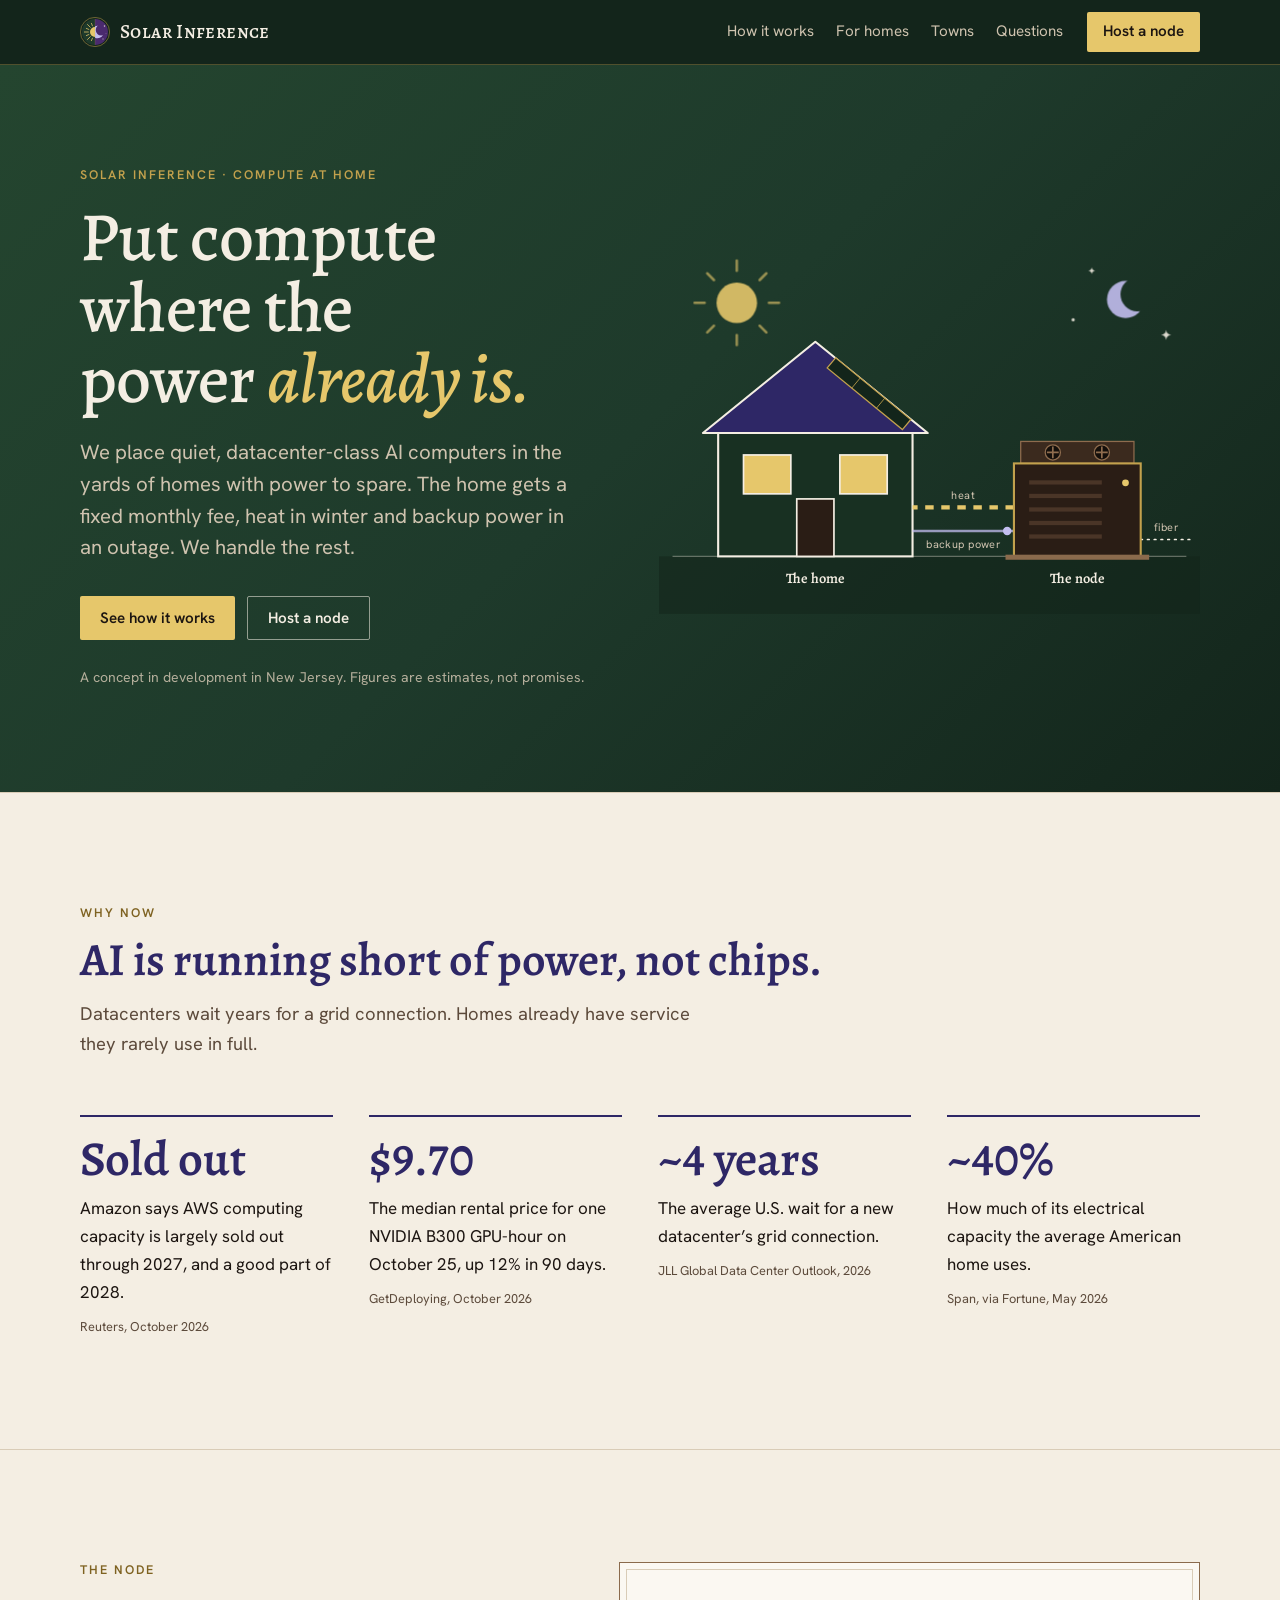
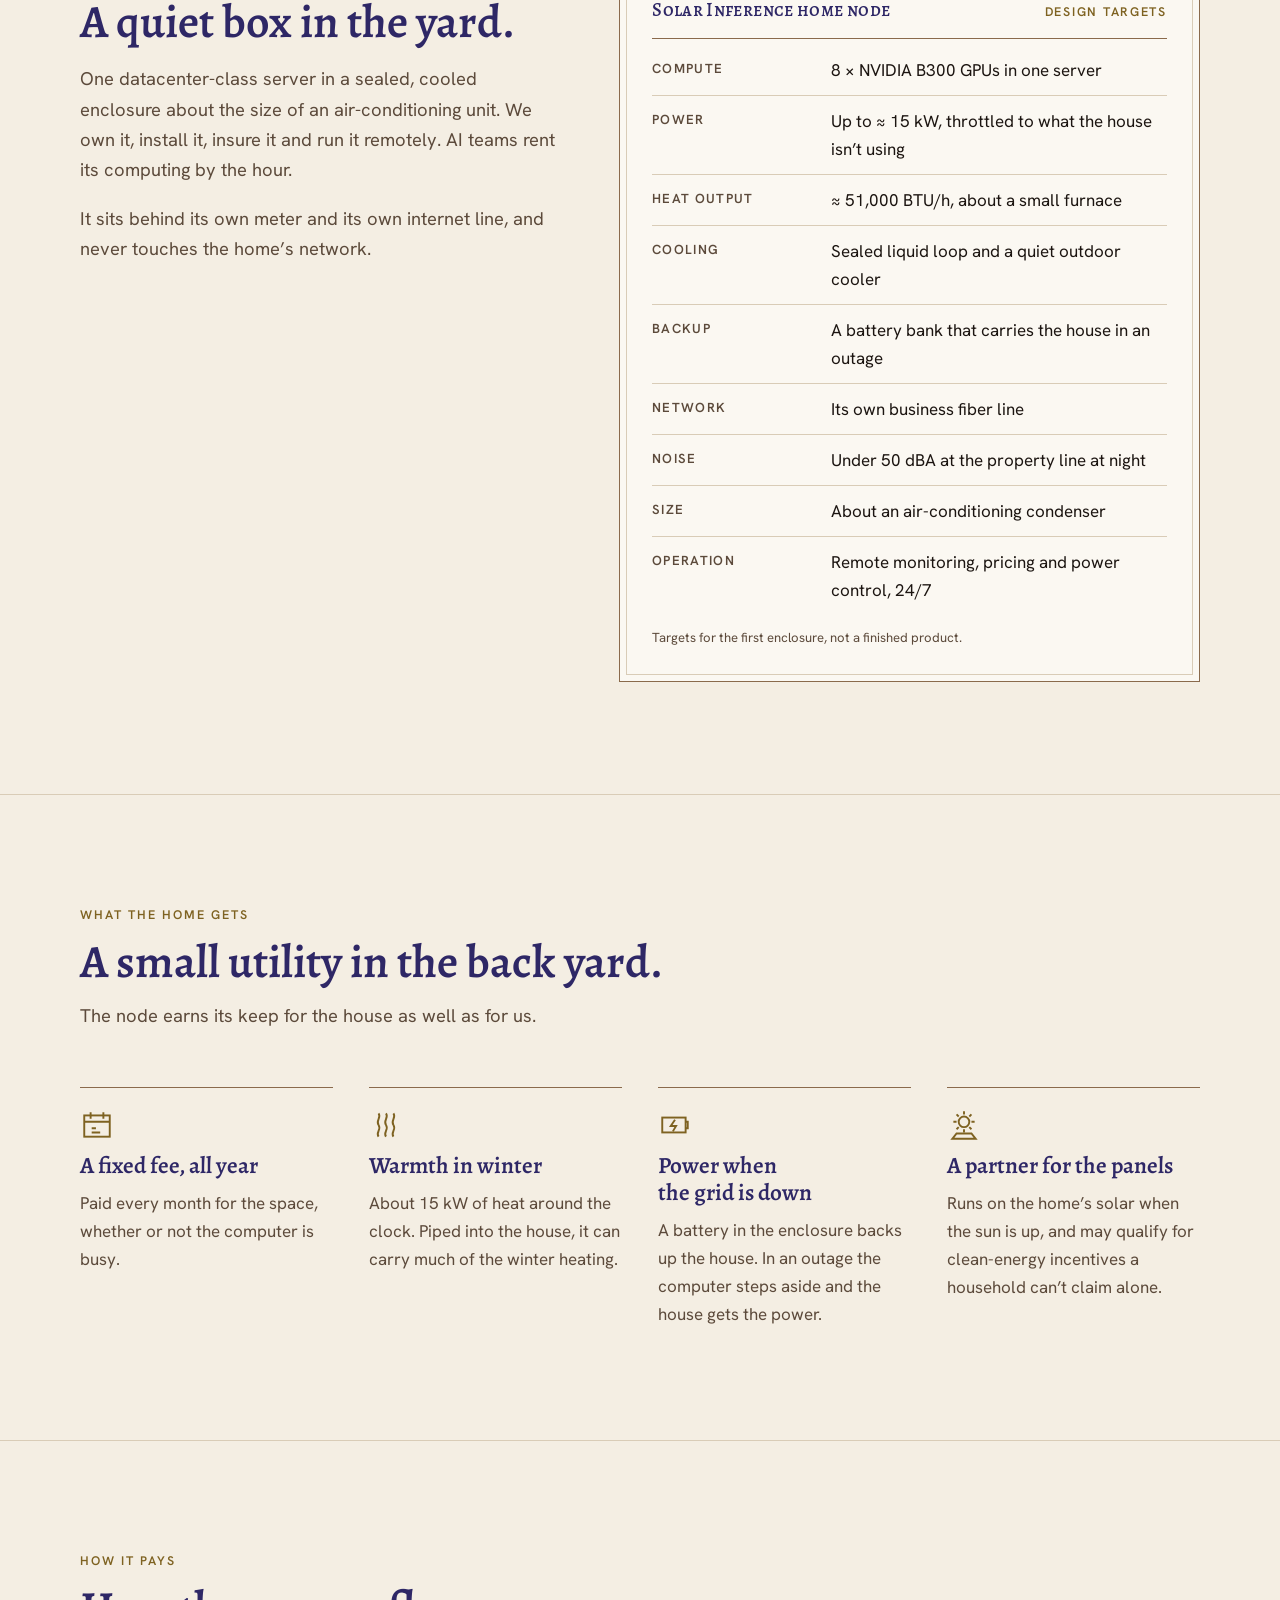
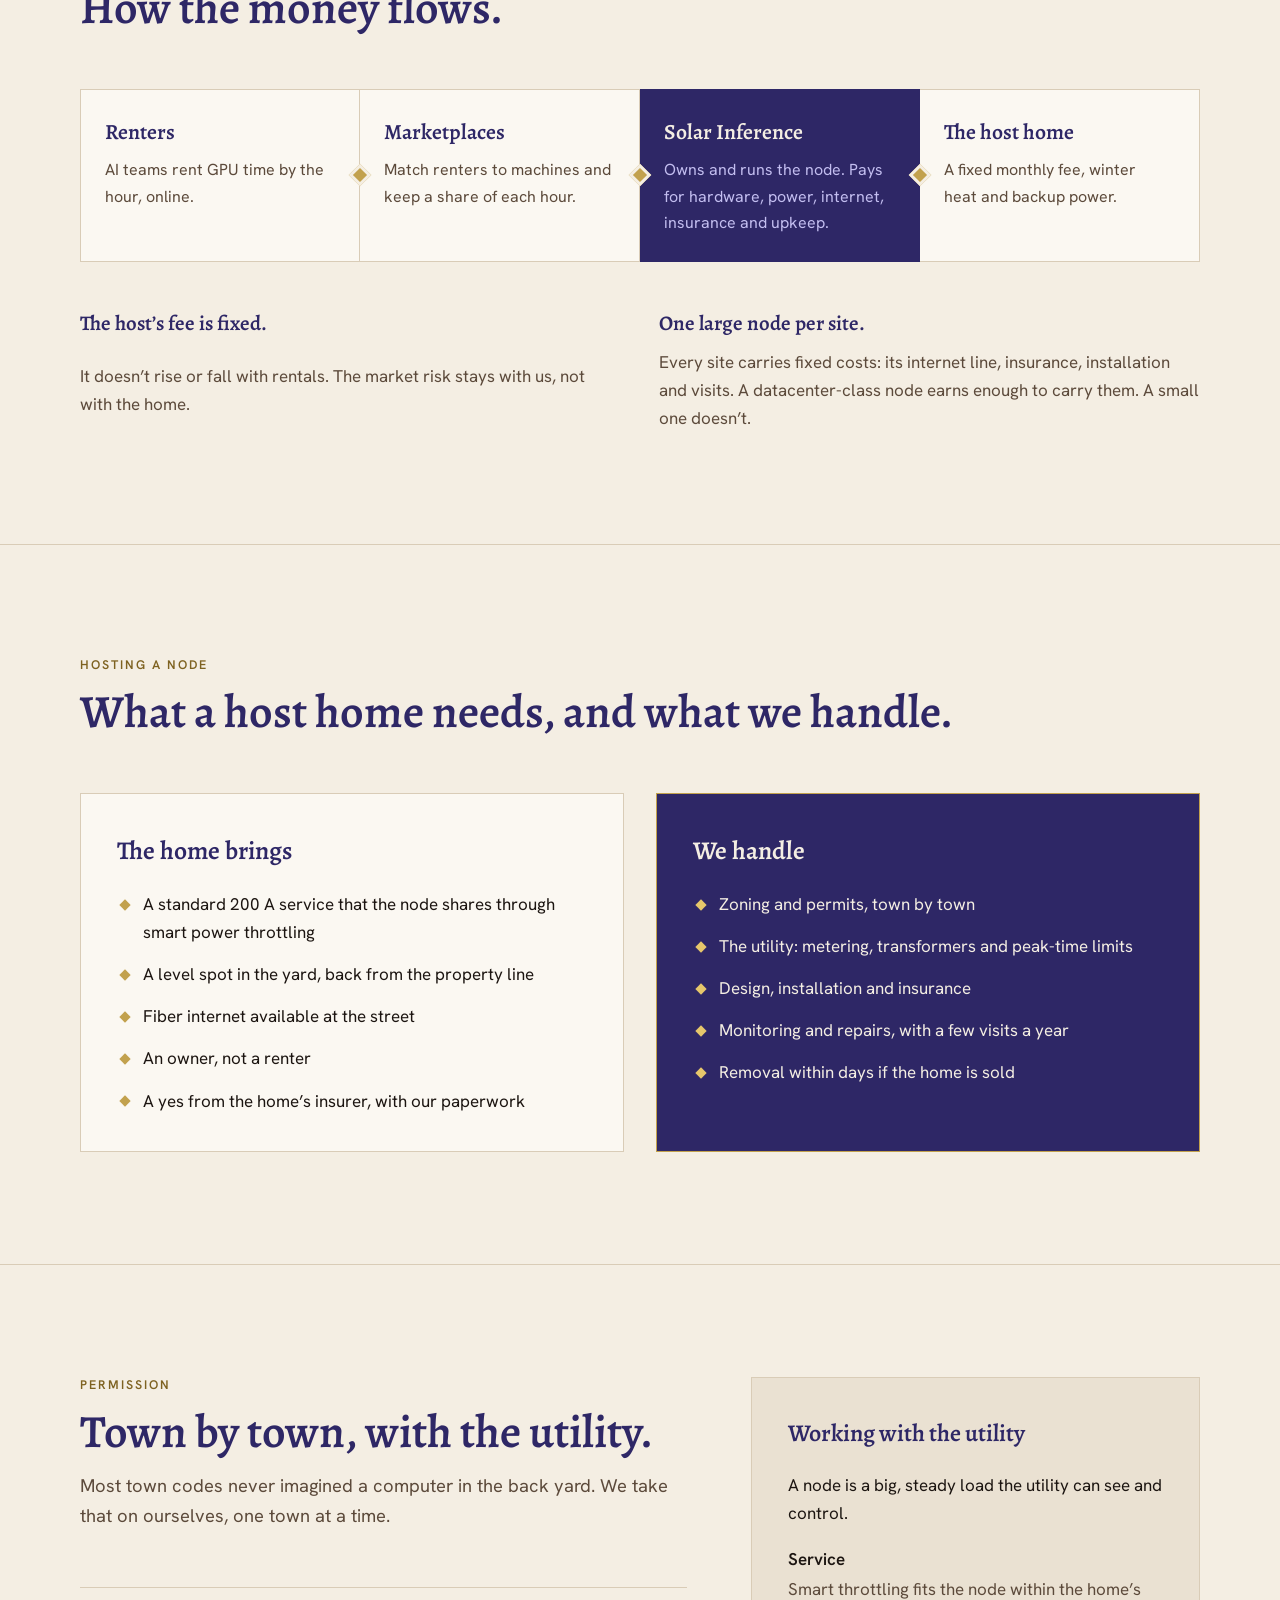
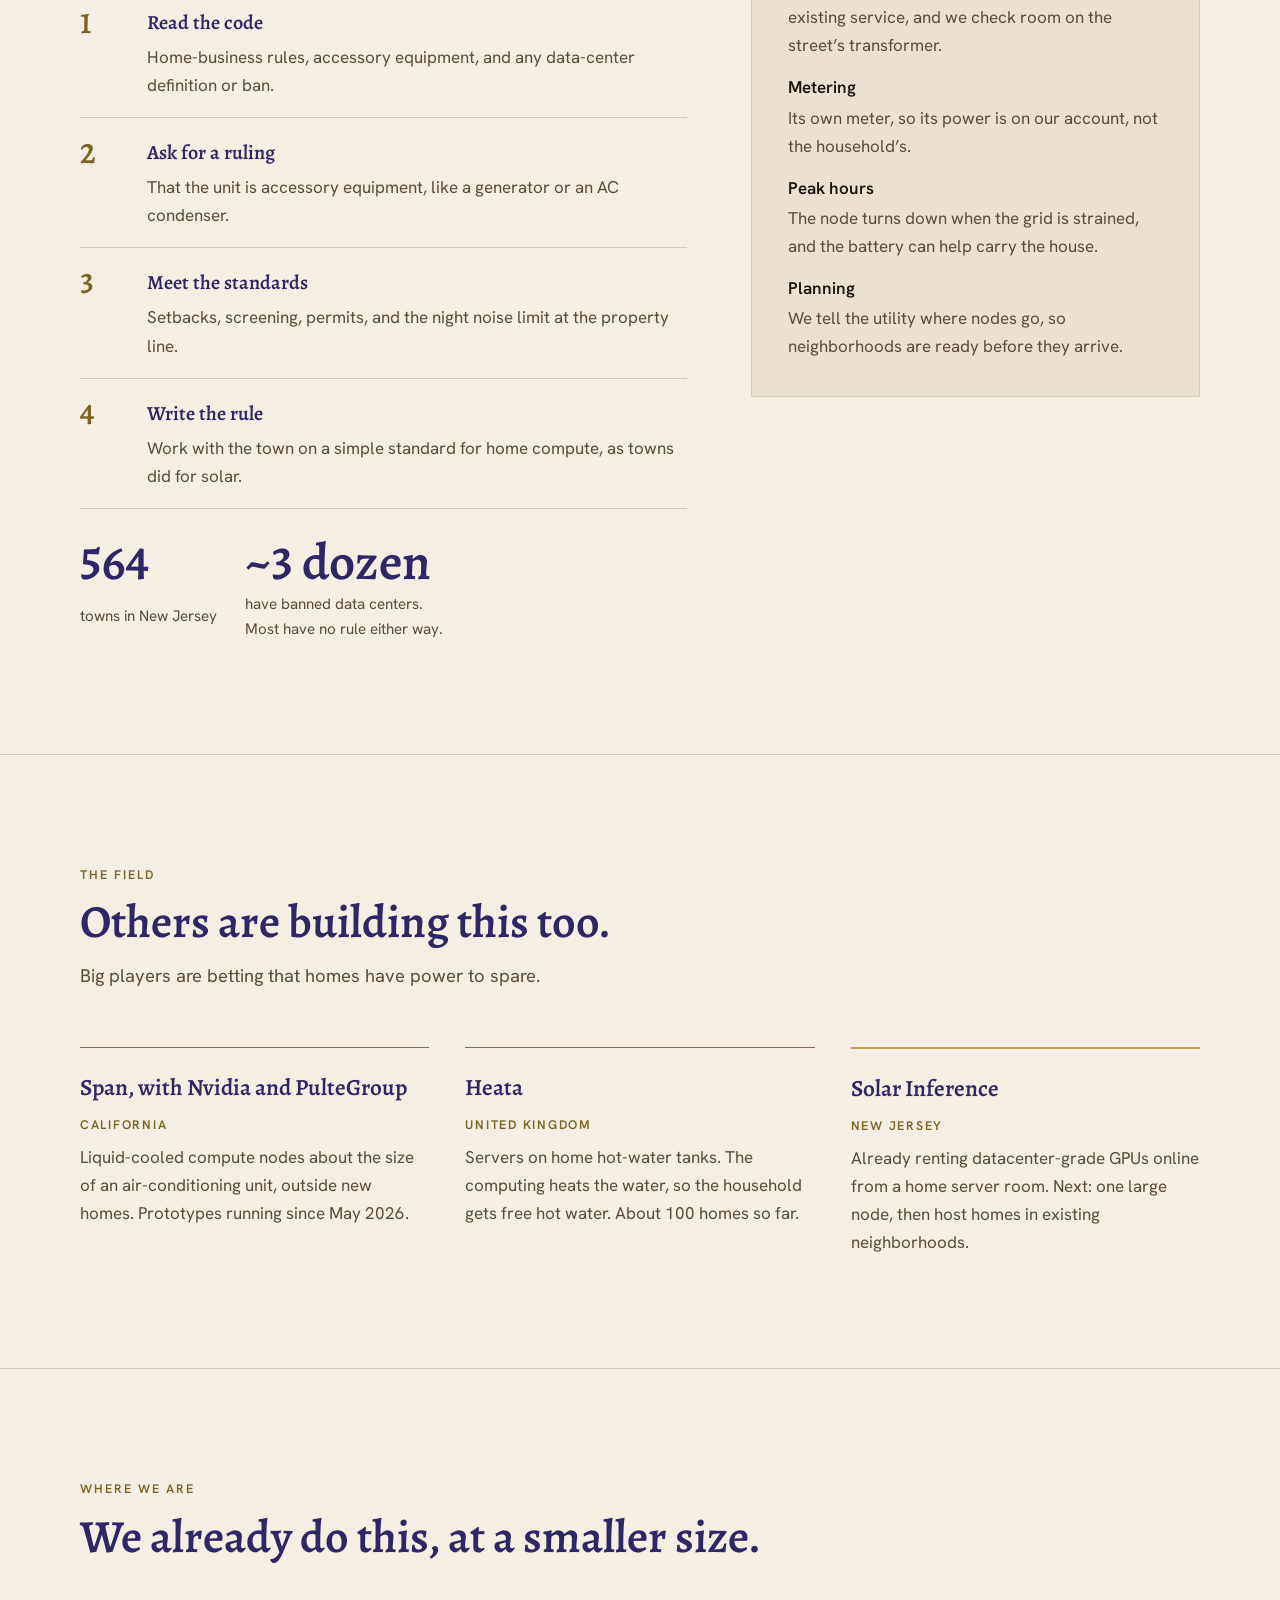
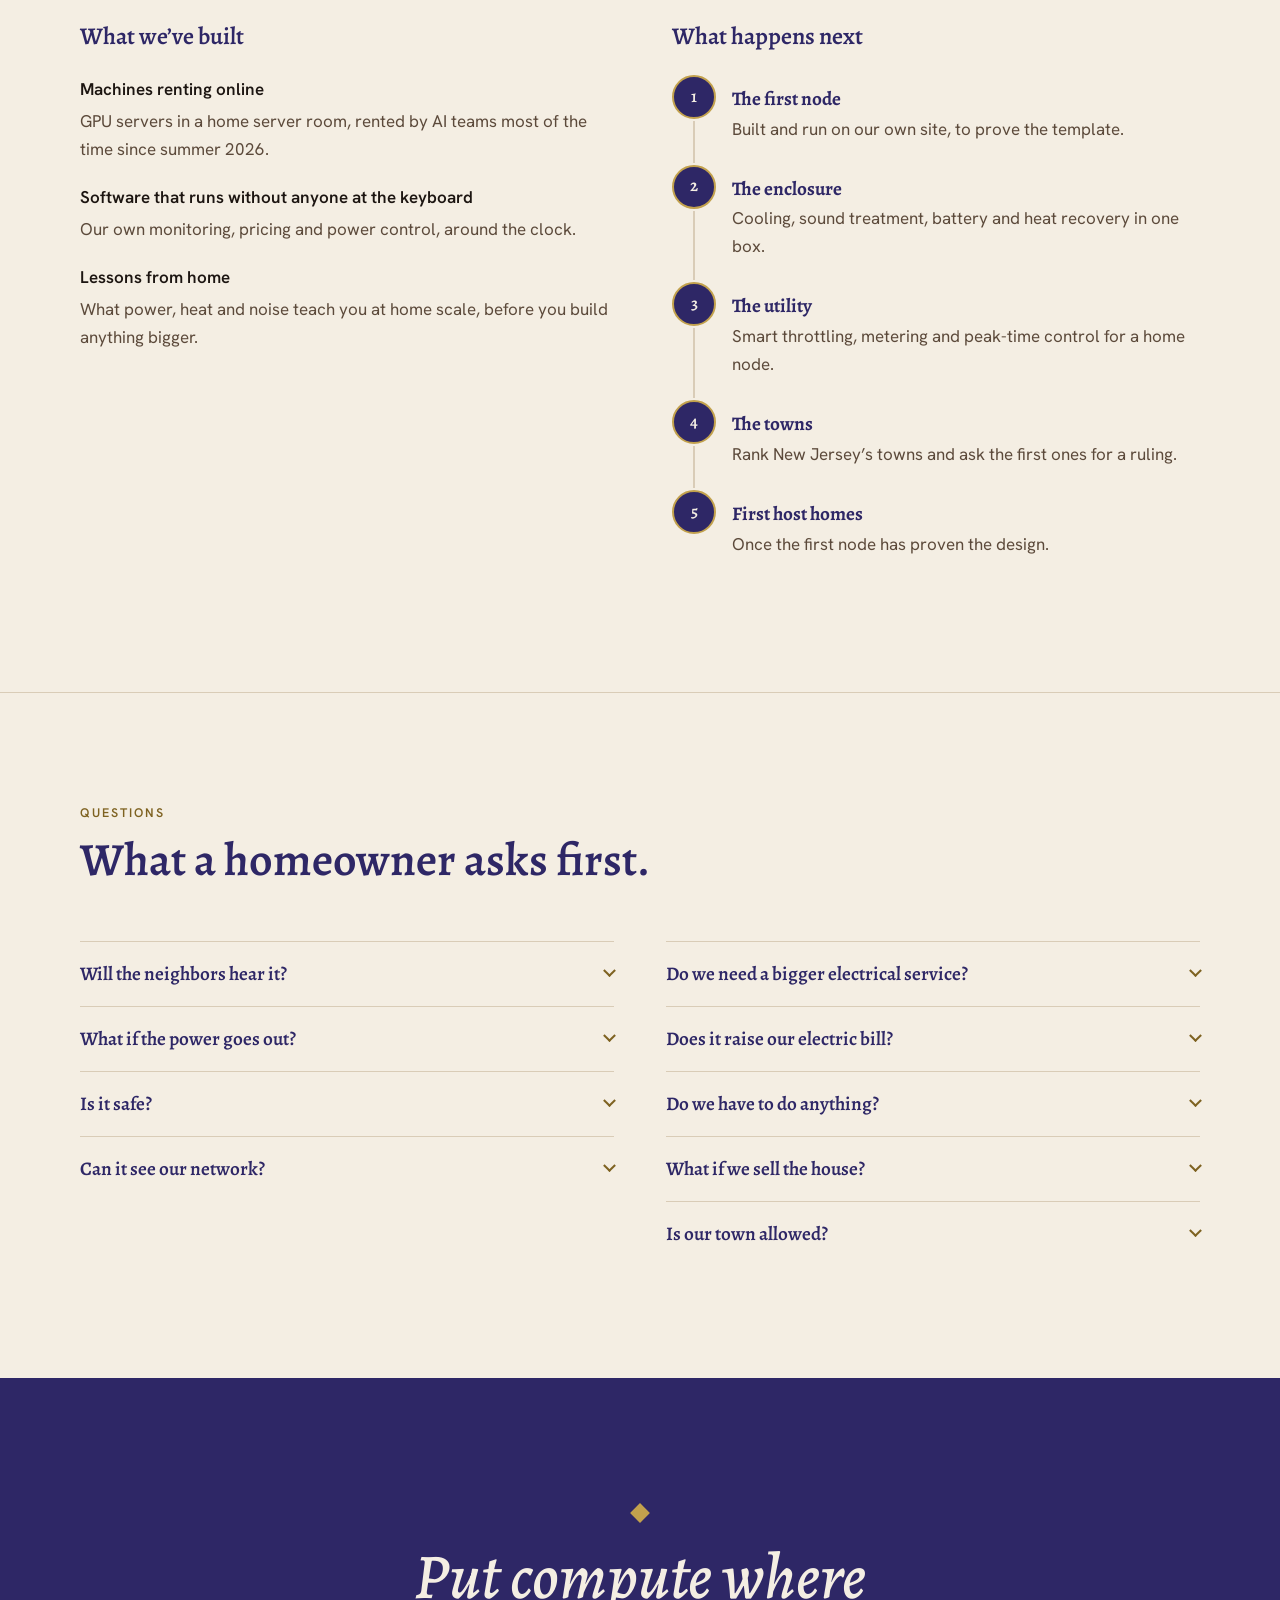
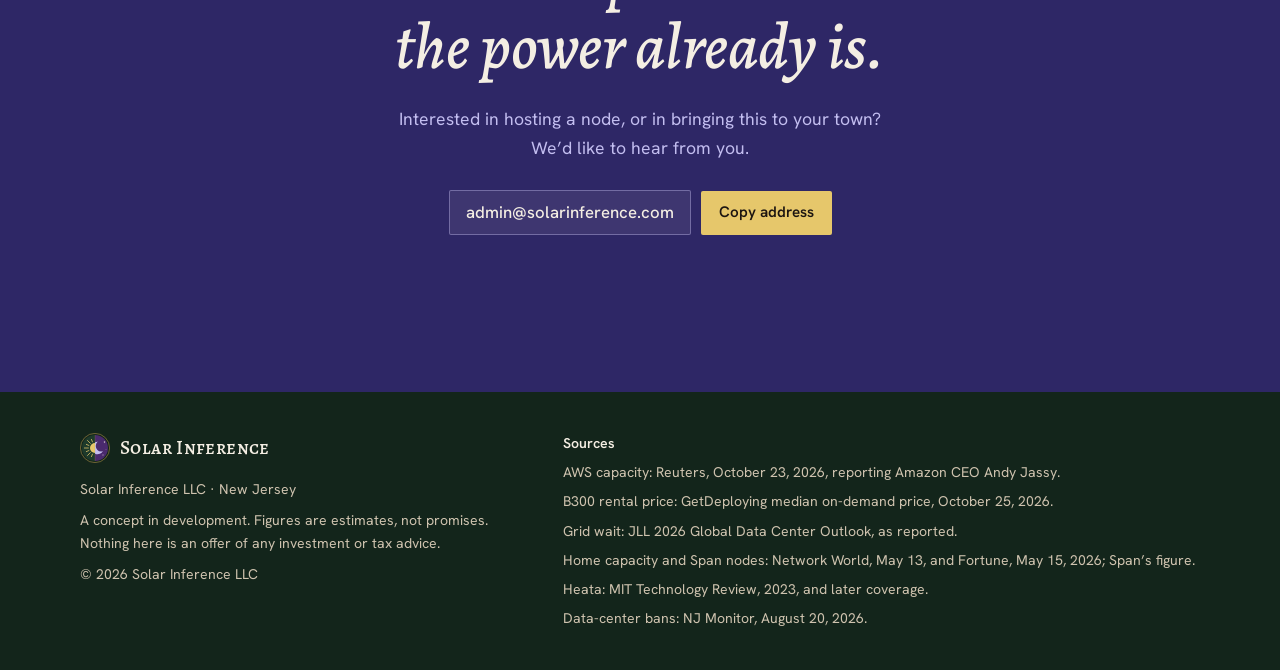
==== commit 290c962e: "Hosting via smart power throttling instead of a 400 A upgrade Co-Authored-By: Claude Opus 5.5 <norep" ====
--- a/index.html
+++ b/index.html
@@ -11,7 +11,12 @@
 <meta property="og:title" content="Compute at Home · Solar Inference">
 <meta property="og:description" content="Solar Inference places quiet, datacenter-class AI computers in the yards of homes with power to spare. The home gets a fixed fee, winter heat and backup power.">
 <meta property="og:url" content="https://solarinference.com/">
-<meta name="twitter:card" content="summary">
+<meta property="og:image" content="https://solarinference.com/og.jpg">
+<meta property="og:image:type" content="image/jpeg">
+<meta property="og:image:width" content="1200">
+<meta property="og:image:height" content="630">
+<meta property="og:image:alt" content="Solar Inference: Put compute where the power already is. A house with solar panels and a computing node in its yard, linked by heat and backup power.">
+<meta name="twitter:card" content="summary_large_image">
 <style>:root{padding-top:env(safe-area-inset-top,0px);padding-bottom:env(safe-area-inset-bottom,0px)}body{margin:0}img{max-width:100%}[hidden]{display:none!important}</style>
 <title>Solar Inference · Compute at Home</title>
 <meta name="description" content="Solar Inference places quiet, datacenter-class AI computers in the yards of homes with power to spare. The home gets a fixed fee, winter heat and backup power.">
@@ -348,7 +353,7 @@
       <div class="plate-head"><span class="wm" id="plate-title">Solar Inference home node</span><span>Design targets</span></div>
       <dl>
         <dt>Compute</dt><dd>8 × NVIDIA B300 GPUs in one server</dd>
-        <dt>Steady load</dt><dd>≈ 15 kW, around the clock</dd>
+        <dt>Power</dt><dd>Up to ≈ 15 kW, throttled to what the house isn’t using</dd>
         <dt>Heat output</dt><dd>≈ 51,000 BTU/h, about a small furnace</dd>
         <dt>Cooling</dt><dd>Sealed liquid loop and a quiet outdoor cooler</dd>
         <dt>Backup</dt><dd>A battery bank that carries the house in an outage</dd>
@@ -423,7 +428,7 @@
       <div class="home">
         <h3>The home brings</h3>
         <ul class="lozenge-list">
-          <li>Room on its electrical service for about 20 kW, often through a 400 A upgrade or a load-managing panel</li>
+          <li>A standard 200 A service that the node shares through smart power throttling</li>
           <li>A level spot in the yard, back from the property line</li>
           <li>Fiber internet available at the street</li>
           <li>An owner, not a renter</li>
@@ -434,7 +439,7 @@
         <h3>We handle</h3>
         <ul class="lozenge-list">
           <li>Zoning and permits, town by town</li>
-          <li>The utility: service, metering and peak-time limits</li>
+          <li>The utility: metering, transformers and peak-time limits</li>
           <li>Design, installation and insurance</li>
           <li>Monitoring and repairs, with a few visits a year</li>
           <li>Removal within days if the home is sold</li>
@@ -467,7 +472,7 @@
       <h3 id="util-title">Working with the utility</h3>
       <p>A node is a big, steady load the utility can see and control.</p>
       <dl>
-        <div><dt>Service</dt><dd>More capacity where the home needs it, and room on the street’s transformer.</dd></div>
+        <div><dt>Service</dt><dd>Smart throttling fits the node within the home’s existing service, and we check room on the street’s transformer.</dd></div>
         <div><dt>Metering</dt><dd>Its own meter, so its power is on our account, not the household’s.</dd></div>
         <div><dt>Peak hours</dt><dd>The node turns down when the grid is strained, and the battery can help carry the house.</dd></div>
         <div><dt>Planning</dt><dd>We tell the utility where nodes go, so neighborhoods are ready before they arrive.</dd></div>
@@ -511,7 +516,7 @@
         <ol class="timeline">
           <li><div><b>The first node</b><span>Built and run on our own site, to prove the template.</span></div></li>
           <li><div><b>The enclosure</b><span>Cooling, sound treatment, battery and heat recovery in one box.</span></div></li>
-          <li><div><b>The utility</b><span>Service, metering and peak-time control for a home node.</span></div></li>
+          <li><div><b>The utility</b><span>Smart throttling, metering and peak-time control for a home node.</span></div></li>
           <li><div><b>The towns</b><span>Rank New Jersey’s towns and ask the first ones for a ruling.</span></div></li>
           <li><div><b>First host homes</b><span>Once the first node has proven the design.</span></div></li>
         </ol>
@@ -534,6 +539,7 @@
         <details><summary>Can it see our network?</summary><p>No. It has its own fiber line and never joins the home network. We never look at what customers run on it.</p></details>
       </div>
       <div>
+        <details><summary>Do we need a bigger electrical service?</summary><p>Usually not. Smart power throttling watches the home’s total draw and turns the node down first, so the house always gets what it needs and the service stays within its rating. The battery covers short peaks.</p></details>
         <details><summary>Does it raise our electric bill?</summary><p>No. The node’s power is on its own meter or included in our fee, never on the household’s bill.</p></details>
         <details><summary>Do we have to do anything?</summary><p>No. We monitor and repair it remotely, with a few scheduled visits a year. You only keep the circuit on and let us in on notice.</p></details>
         <details><summary>What if we sell the house?</summary><p>The agreement ends, and we remove the box within days.</p></details>
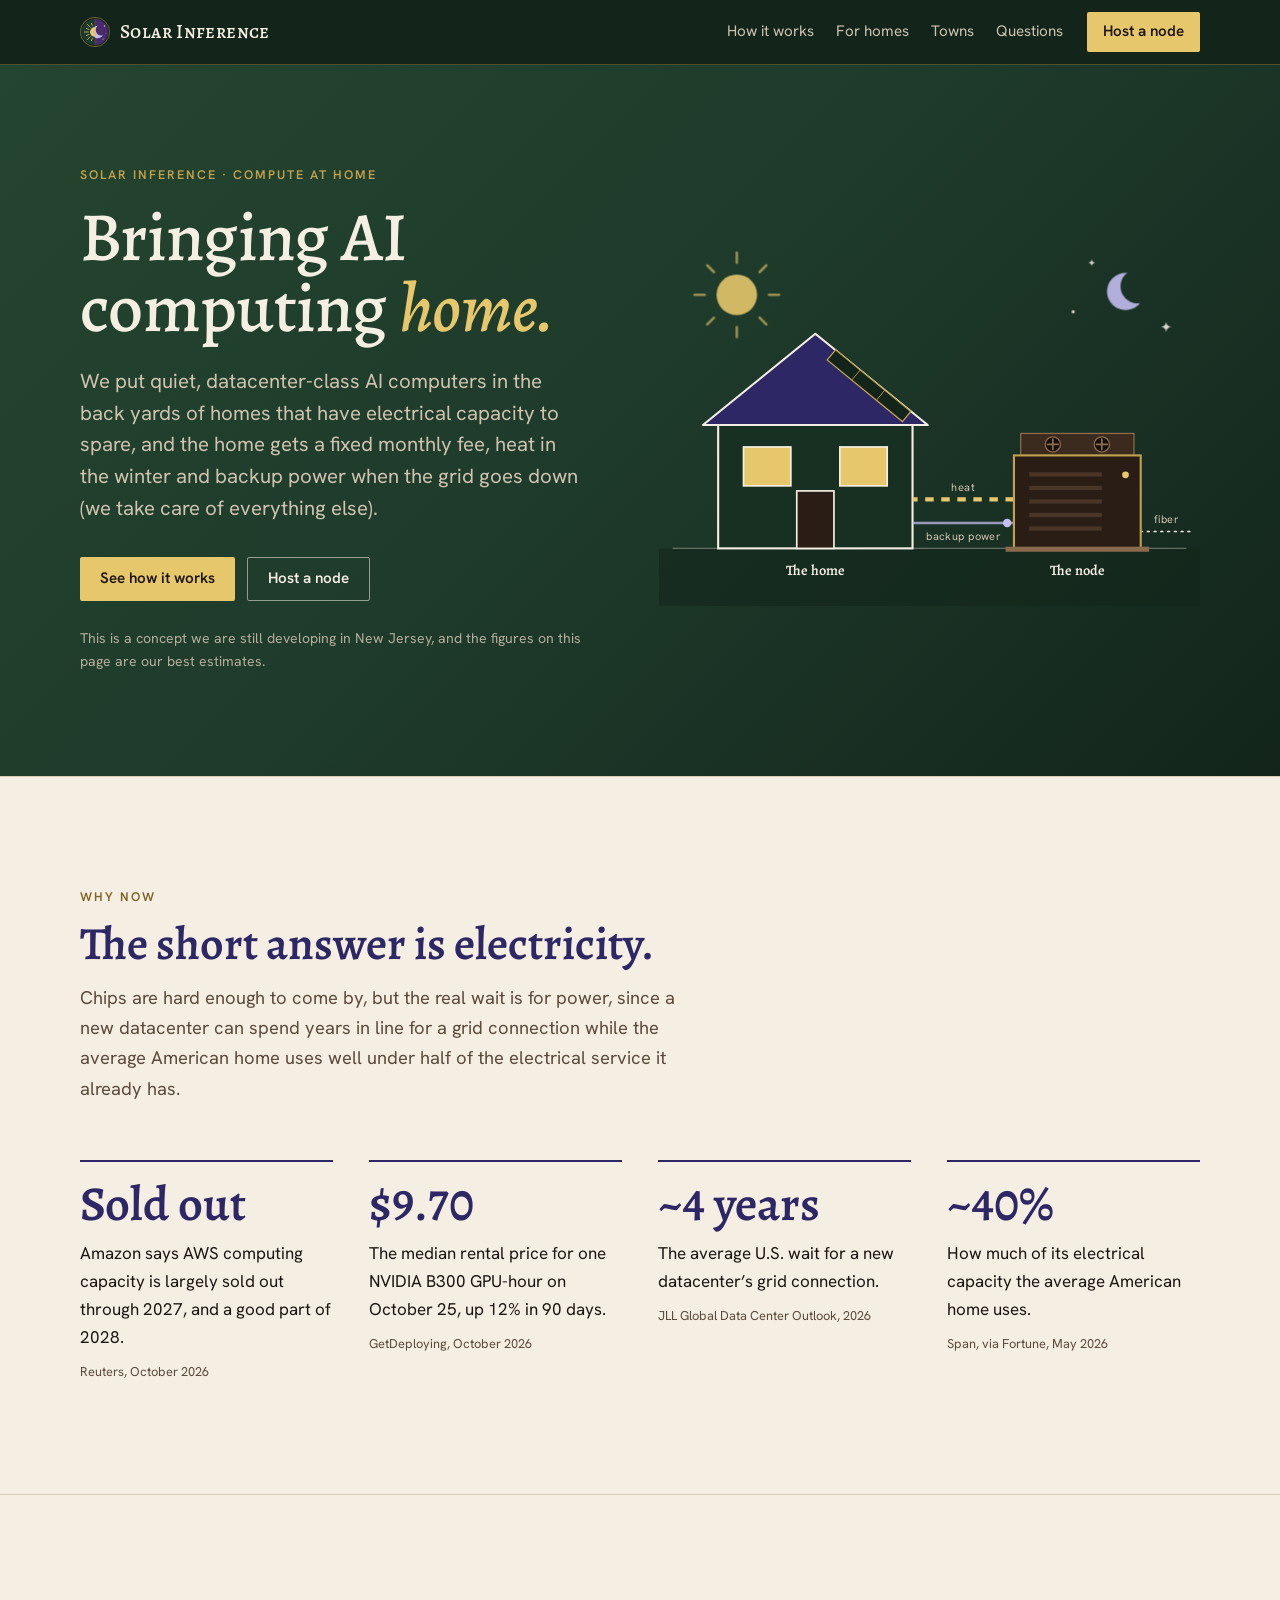
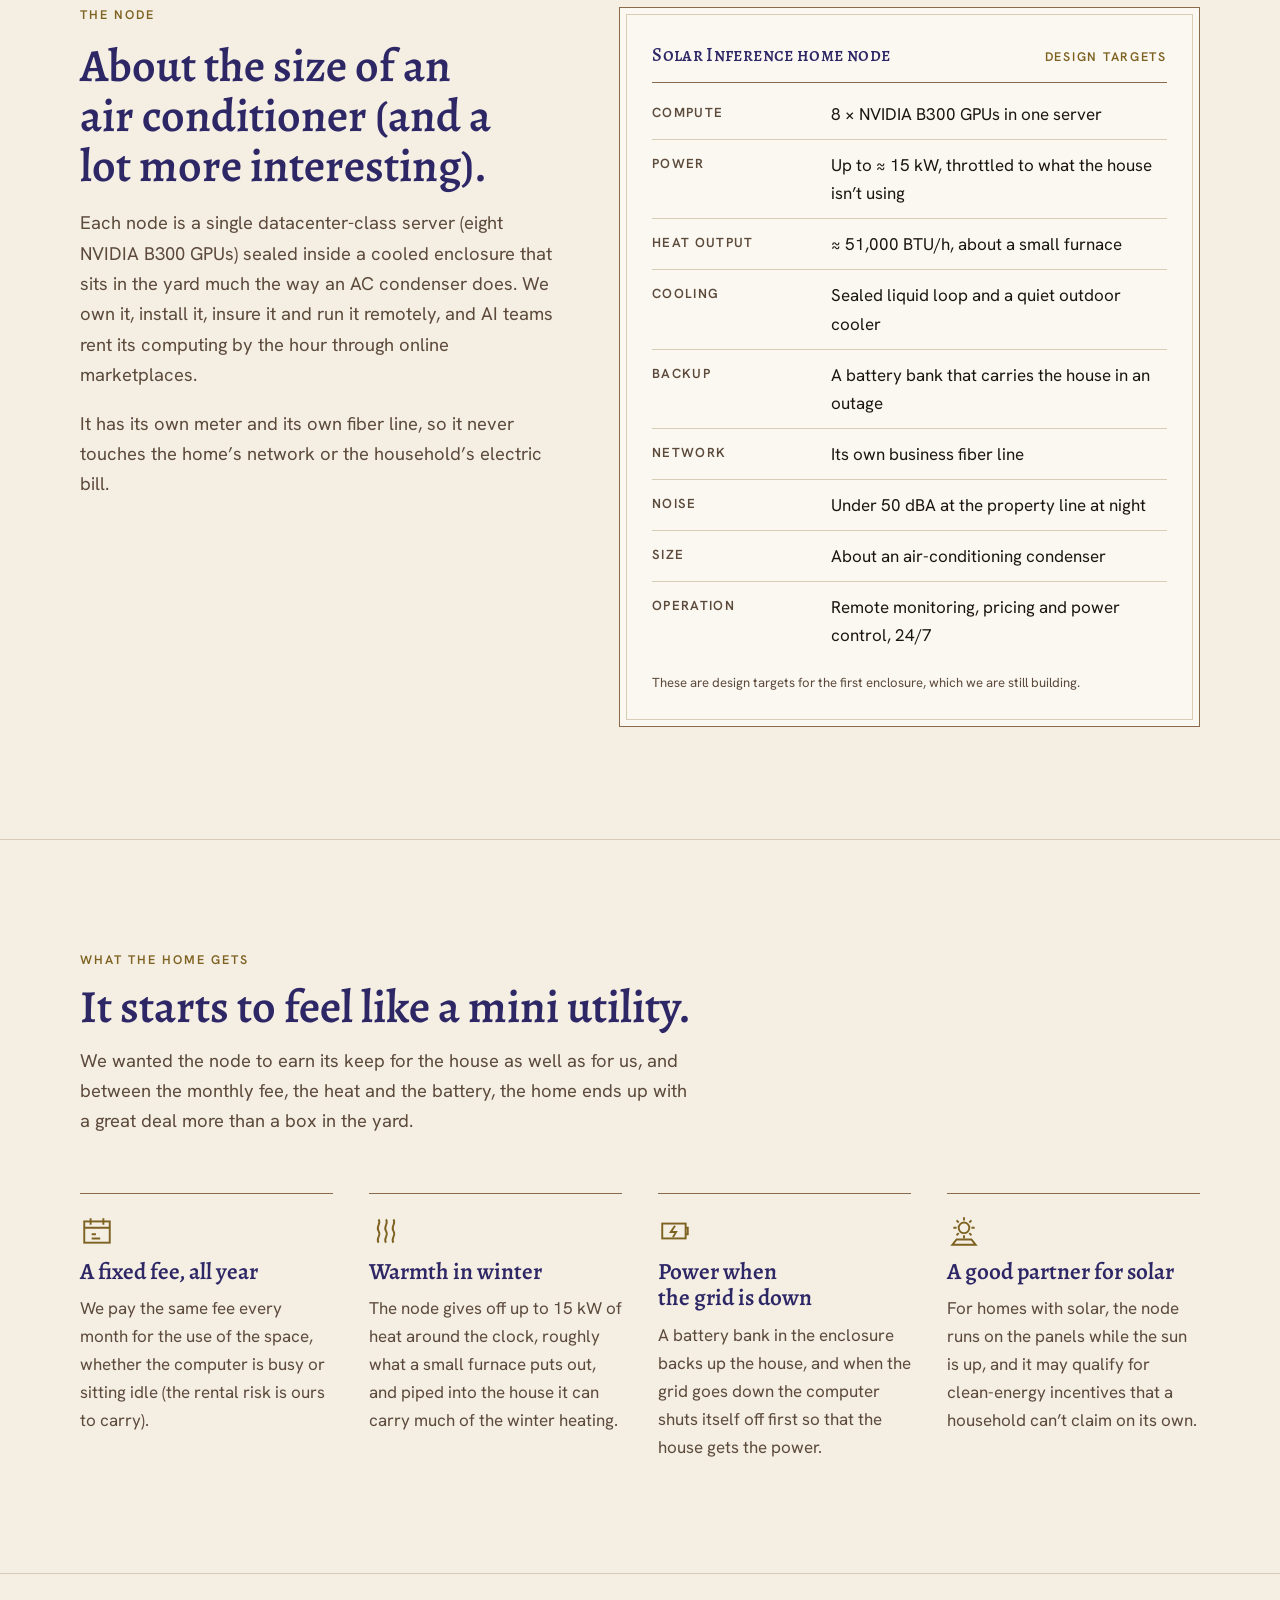
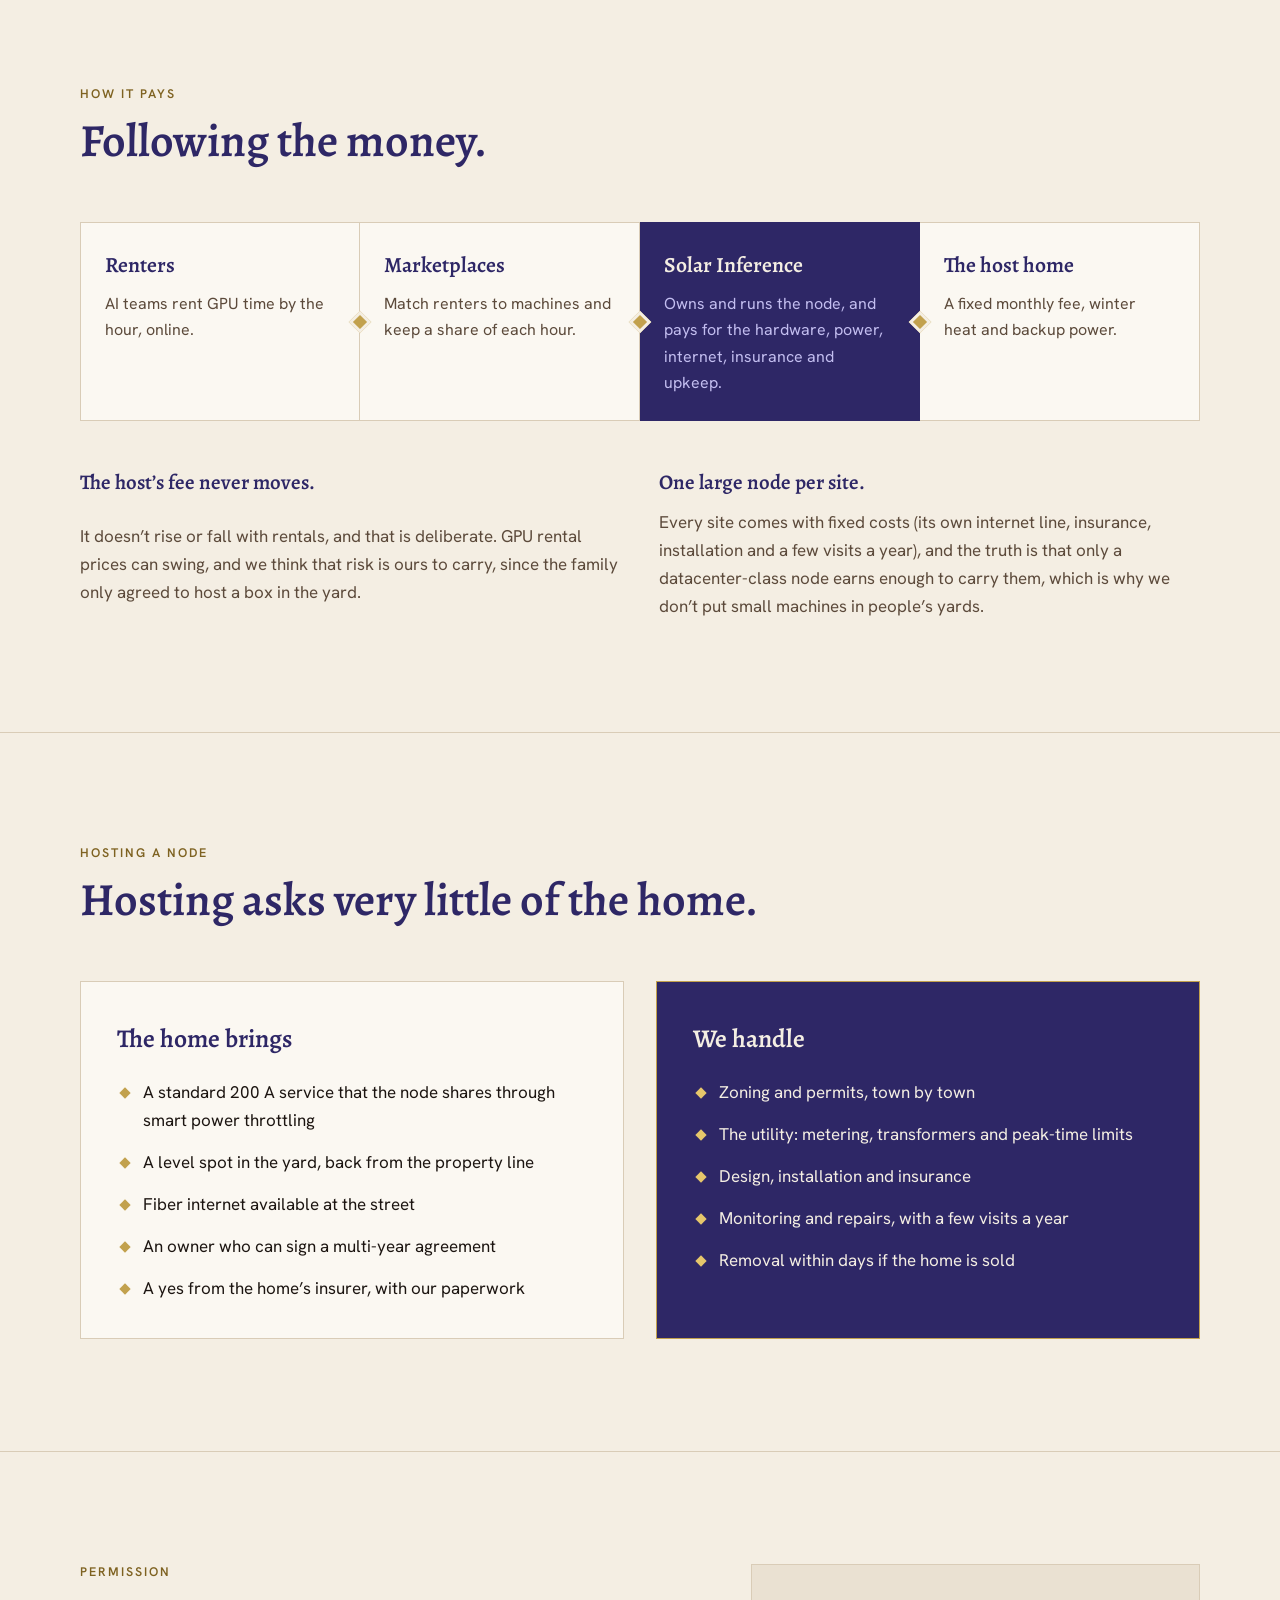
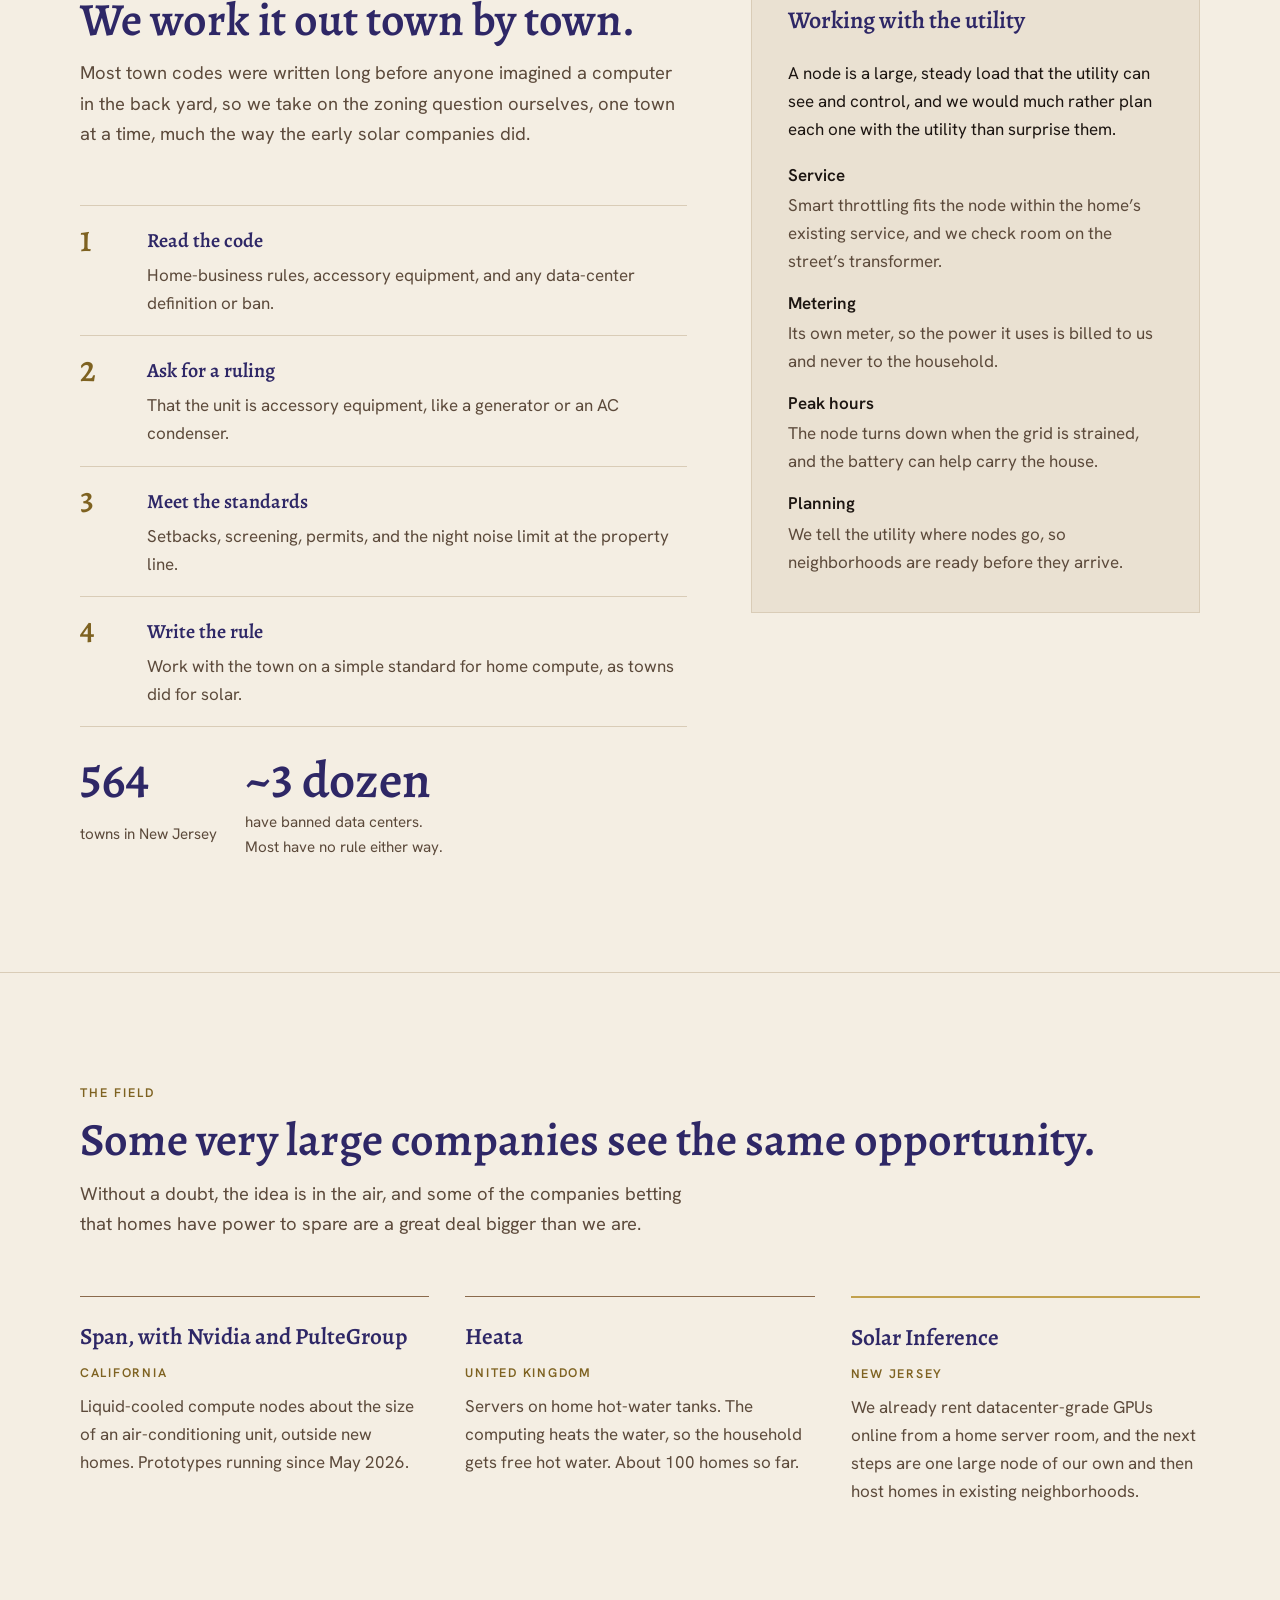
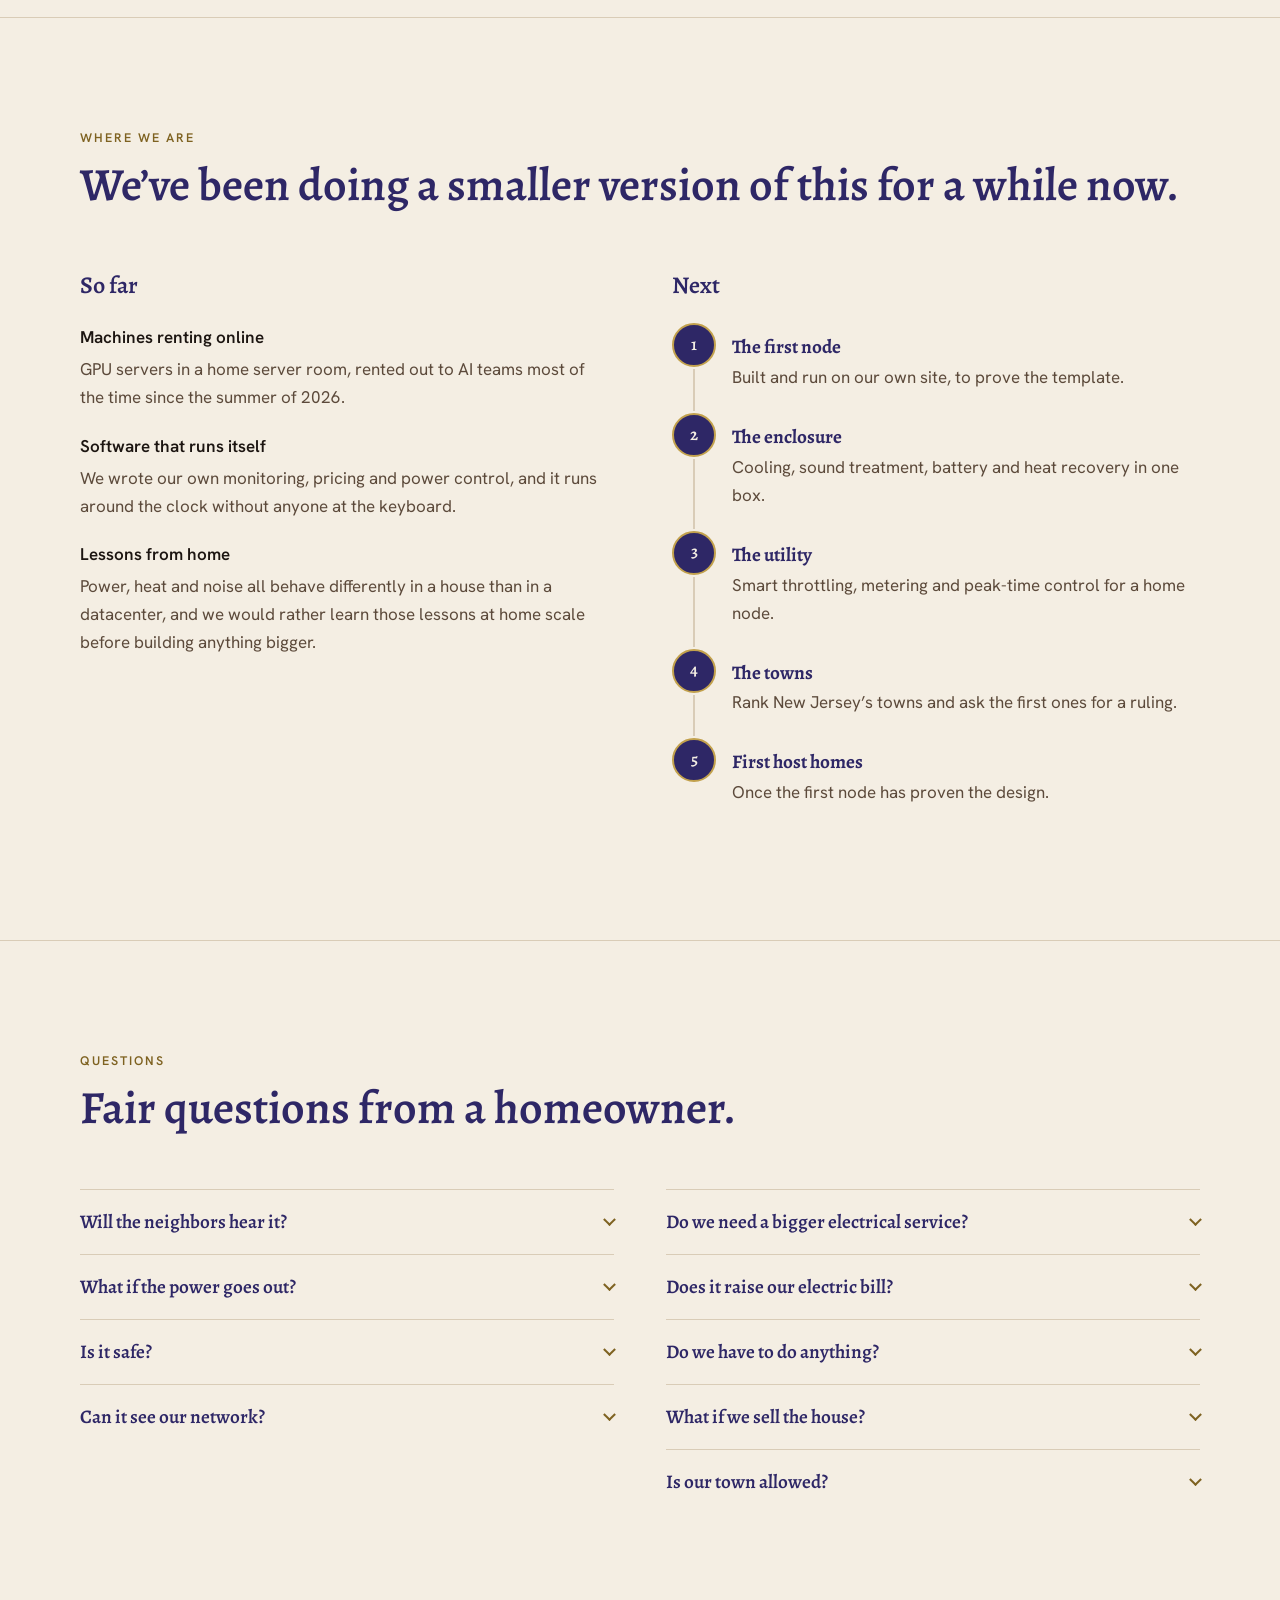
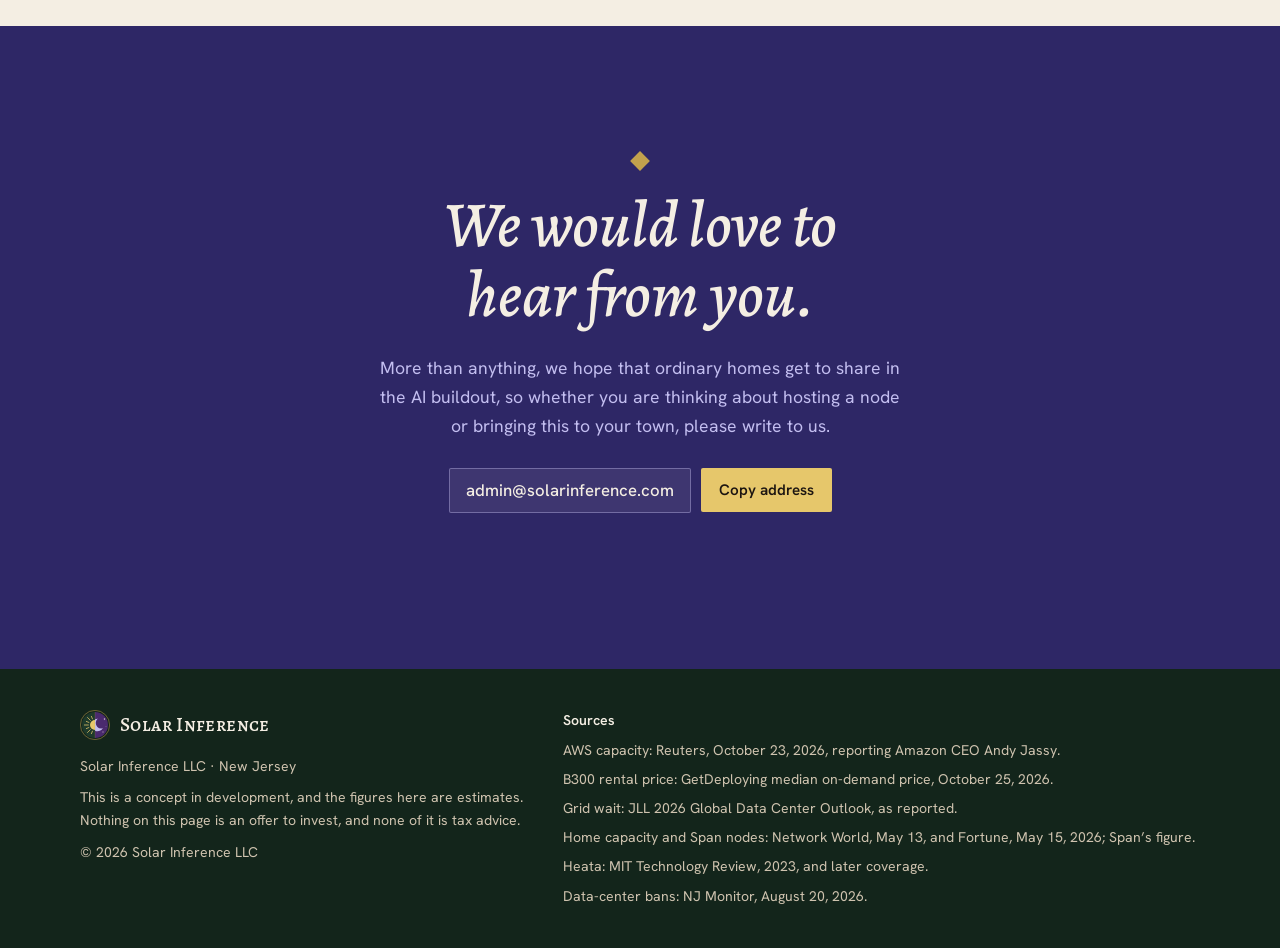
==== commit 6a0c70aa: "Rewrite the page copy in Alton's voice; new headline "Bringing AI computing home" Co-Authored-By: Cl" ====
--- a/index.html
+++ b/index.html
@@ -15,7 +15,7 @@
 <meta property="og:image:type" content="image/jpeg">
 <meta property="og:image:width" content="1200">
 <meta property="og:image:height" content="630">
-<meta property="og:image:alt" content="Solar Inference: Put compute where the power already is. A house with solar panels and a computing node in its yard, linked by heat and backup power.">
+<meta property="og:image:alt" content="Solar Inference: Bringing AI computing home. A house with solar panels and a computing node in its yard, linked by heat and backup power.">
 <meta name="twitter:card" content="summary_large_image">
 <style>:root{padding-top:env(safe-area-inset-top,0px);padding-bottom:env(safe-area-inset-bottom,0px)}body{margin:0}img{max-width:100%}[hidden]{display:none!important}</style>
 <title>Solar Inference · Compute at Home</title>
@@ -273,13 +273,13 @@
   <div class="wrap">
     <div>
       <p class="eyebrow">Solar Inference · Compute at home</p>
-      <h1 id="hero-title">Put compute where the power <em>already is.</em></h1>
-      <p class="lead">We place quiet, datacenter-class AI computers in the yards of homes with power to spare. The home gets a fixed monthly fee, heat in winter and backup power in an outage. We handle the rest.</p>
+      <h1 id="hero-title">Bringing AI computing <em>home.</em></h1>
+      <p class="lead">We put quiet, datacenter-class AI computers in the back yards of homes that have electrical capacity to spare, and the home gets a fixed monthly fee, heat in the winter and backup power when the grid goes down (we take care of everything else).</p>
       <div class="ctas">
         <a class="btn btn-gold" href="#how">See how it works</a>
         <a class="btn btn-line" href="#host">Host a node</a>
       </div>
-      <p class="note">A concept in development in New Jersey. Figures are estimates, not promises.</p>
+      <p class="note">This is a concept we are still developing in New Jersey, and the figures on this page are our best estimates.</p>
     </div>
     <svg class="scene" viewBox="0 0 640 440" role="img" aria-label="A house with solar panels and, beside it in the yard, a compact computing enclosure. Heat flows from the enclosure into the house, backup power runs along a second line, and a fiber line leaves to the street.">
       <g opacity=".9">
@@ -329,8 +329,8 @@
   <div class="wrap">
     <div class="sec-head">
       <p class="eyebrow">Why now</p>
-      <h2 class="h2" id="why-title">AI is running short of power, not chips.</h2>
-      <p class="lede">Datacenters wait years for a grid connection. Homes already have service they rarely use in full.</p>
+      <h2 class="h2" id="why-title">The short answer is electricity.</h2>
+      <p class="lede">Chips are hard enough to come by, but the real wait is for power, since a new datacenter can spend years in line for a grid connection while the average American home uses well under half of the electrical service it already has.</p>
     </div>
     <div class="figs">
       <div class="fig"><b>Sold out</b><p>Amazon says AWS computing capacity is largely sold out through 2027, and a good part of 2028.</p><p class="src">Reuters, October 2026</p></div>
@@ -345,9 +345,9 @@
   <div class="wrap product">
     <div class="copy">
       <p class="eyebrow">The node</p>
-      <h2 class="h2" id="how-title">A quiet box in the yard.</h2>
-      <p class="lede">One datacenter-class server in a sealed, cooled enclosure about the size of an air-conditioning unit. We own it, install it, insure it and run it remotely. AI teams rent its computing by the hour.</p>
-      <p class="lede">It sits behind its own meter and its own internet line, and never touches the home’s network.</p>
+      <h2 class="h2" id="how-title">About the size of an air conditioner (and a lot more interesting).</h2>
+      <p class="lede">Each node is a single datacenter-class server (eight NVIDIA B300 GPUs) sealed inside a cooled enclosure that sits in the yard much the way an AC condenser does. We own it, install it, insure it and run it remotely, and AI teams rent its computing by the hour through online marketplaces.</p>
+      <p class="lede">It has its own meter and its own fiber line, so it never touches the home’s network or the household’s electric bill.</p>
     </div>
     <div class="plate" role="group" aria-labelledby="plate-title">
       <div class="plate-head"><span class="wm" id="plate-title">Solar Inference home node</span><span>Design targets</span></div>
@@ -362,7 +362,7 @@
         <dt>Size</dt><dd>About an air-conditioning condenser</dd>
         <dt>Operation</dt><dd>Remote monitoring, pricing and power control, 24/7</dd>
       </dl>
-      <p class="plate-note">Targets for the first enclosure, not a finished product.</p>
+      <p class="plate-note">These are design targets for the first enclosure, which we are still building.</p>
     </div>
   </div>
 </section>
@@ -371,29 +371,29 @@
   <div class="wrap">
     <div class="sec-head">
       <p class="eyebrow">What the home gets</p>
-      <h2 class="h2" id="home-title">A small utility in the back yard.</h2>
-      <p class="lede">The node earns its keep for the house as well as for us.</p>
+      <h2 class="h2" id="home-title">It starts to feel like a mini utility.</h2>
+      <p class="lede">We wanted the node to earn its keep for the house as well as for us, and between the monthly fee, the heat and the battery, the home ends up with a great deal more than a box in the yard.</p>
     </div>
     <div class="util">
       <article>
         <svg viewBox="0 0 32 32" fill="none" stroke="currentColor" stroke-width="1.8" aria-hidden="true"><rect x="4" y="7" width="24" height="20"/><path d="M4 13h24M10 4v6M22 4v6"/><path d="M11 19h4M11 23h8"/></svg>
         <h3>A fixed fee, all year</h3>
-        <p>Paid every month for the space, whether or not the computer is busy.</p>
+        <p>We pay the same fee every month for the use of the space, whether the computer is busy or sitting idle (the rental risk is ours to carry).</p>
       </article>
       <article>
         <svg viewBox="0 0 32 32" fill="none" stroke="currentColor" stroke-width="1.8" aria-hidden="true"><path d="M9 27c-3-4 3-7 0-11s3-7 0-11M16 27c-3-4 3-7 0-11s3-7 0-11M23 27c-3-4 3-7 0-11s3-7 0-11"/></svg>
         <h3>Warmth in winter</h3>
-        <p>About 15 kW of heat around the clock. Piped into the house, it can carry much of the winter heating.</p>
+        <p>The node gives off up to 15 kW of heat around the clock, roughly what a small furnace puts out, and piped into the house it can carry much of the winter heating.</p>
       </article>
       <article>
         <svg viewBox="0 0 32 32" fill="none" stroke="currentColor" stroke-width="1.8" aria-hidden="true"><rect x="4" y="9" width="22" height="14"/><path d="M26 13h2v6h-2"/><path d="M16 11l-4 6h5l-3 5"/></svg>
         <h3>Power when the grid is down</h3>
-        <p>A battery in the enclosure backs up the house. In an outage the computer steps aside and the house gets the power.</p>
+        <p>A battery bank in the enclosure backs up the house, and when the grid goes down the computer shuts itself off first so that the house gets the power.</p>
       </article>
       <article>
         <svg viewBox="0 0 32 32" fill="none" stroke="currentColor" stroke-width="1.8" aria-hidden="true"><circle cx="16" cy="13" r="5"/><path d="M16 3v3M16 20v3M6 13h3M23 13h3M9 6l2 2M21 18l2 2M9 20l2-2M21 8l2-2"/><path d="M5 29l4-5h14l4 5z"/></svg>
-        <h3>A partner for the panels</h3>
-        <p>Runs on the home’s solar when the sun is up, and may qualify for clean-energy incentives a household can’t claim alone.</p>
+        <h3>A good partner for solar</h3>
+        <p>For homes with solar, the node runs on the panels while the sun is up, and it may qualify for clean-energy incentives that a household can’t claim on its own.</p>
       </article>
     </div>
   </div>
@@ -403,17 +403,17 @@
   <div class="wrap">
     <div class="sec-head">
       <p class="eyebrow">How it pays</p>
-      <h2 class="h2" id="money-title">How the money flows.</h2>
+      <h2 class="h2" id="money-title">Following the money.</h2>
     </div>
     <div class="chain">
       <div><h3>Renters</h3><p>AI teams rent GPU time by the hour, online.</p></div>
       <div><h3>Marketplaces</h3><p>Match renters to machines and keep a share of each hour.</p></div>
-      <div class="us"><h3>Solar Inference</h3><p>Owns and runs the node. Pays for hardware, power, internet, insurance and upkeep.</p></div>
+      <div class="us"><h3>Solar Inference</h3><p>Owns and runs the node, and pays for the hardware, power, internet, insurance and upkeep.</p></div>
       <div><h3>The host home</h3><p>A fixed monthly fee, winter heat and backup power.</p></div>
     </div>
     <div class="principles">
-      <div><h3>The host’s fee is fixed.</h3><p>It doesn’t rise or fall with rentals. The market risk stays with us, not with the home.</p></div>
-      <div><h3>One large node per site.</h3><p>Every site carries fixed costs: its internet line, insurance, installation and visits. A datacenter-class node earns enough to carry them. A small one doesn’t.</p></div>
+      <div><h3>The host’s fee never moves.</h3><p>It doesn’t rise or fall with rentals, and that is deliberate. GPU rental prices can swing, and we think that risk is ours to carry, since the family only agreed to host a box in the yard.</p></div>
+      <div><h3>One large node per site.</h3><p>Every site comes with fixed costs (its own internet line, insurance, installation and a few visits a year), and the truth is that only a datacenter-class node earns enough to carry them, which is why we don’t put small machines in people’s yards.</p></div>
     </div>
   </div>
 </section>
@@ -422,7 +422,7 @@
   <div class="wrap">
     <div class="sec-head">
       <p class="eyebrow">Hosting a node</p>
-      <h2 class="h2" id="host-title">What a host home needs, and what we handle.</h2>
+      <h2 class="h2" id="host-title">Hosting asks very little of the home.</h2>
     </div>
     <div class="host">
       <div class="home">
@@ -431,7 +431,7 @@
           <li>A standard 200 A service that the node shares through smart power throttling</li>
           <li>A level spot in the yard, back from the property line</li>
           <li>Fiber internet available at the street</li>
-          <li>An owner, not a renter</li>
+          <li>An owner who can sign a multi-year agreement</li>
           <li>A yes from the home’s insurer, with our paperwork</li>
         </ul>
       </div>
@@ -454,8 +454,8 @@
     <div>
       <div class="sec-head">
         <p class="eyebrow">Permission</p>
-        <h2 class="h2" id="towns-title">Town by town, with the utility.</h2>
-        <p class="lede">Most town codes never imagined a computer in the back yard. We take that on ourselves, one town at a time.</p>
+        <h2 class="h2" id="towns-title">We work it out town by town.</h2>
+        <p class="lede">Most town codes were written long before anyone imagined a computer in the back yard, so we take on the zoning question ourselves, one town at a time, much the way the early solar companies did.</p>
       </div>
       <ol class="steps">
         <li><h3>Read the code</h3><p>Home-business rules, accessory equipment, and any data-center definition or ban.</p></li>
@@ -470,10 +470,10 @@
     </div>
     <aside class="utility" aria-labelledby="util-title">
       <h3 id="util-title">Working with the utility</h3>
-      <p>A node is a big, steady load the utility can see and control.</p>
+      <p>A node is a large, steady load that the utility can see and control, and we would much rather plan each one with the utility than surprise them.</p>
       <dl>
         <div><dt>Service</dt><dd>Smart throttling fits the node within the home’s existing service, and we check room on the street’s transformer.</dd></div>
-        <div><dt>Metering</dt><dd>Its own meter, so its power is on our account, not the household’s.</dd></div>
+        <div><dt>Metering</dt><dd>Its own meter, so the power it uses is billed to us and never to the household.</dd></div>
         <div><dt>Peak hours</dt><dd>The node turns down when the grid is strained, and the battery can help carry the house.</dd></div>
         <div><dt>Planning</dt><dd>We tell the utility where nodes go, so neighborhoods are ready before they arrive.</dd></div>
       </dl>
@@ -485,13 +485,13 @@
   <div class="wrap">
     <div class="sec-head">
       <p class="eyebrow">The field</p>
-      <h2 class="h2" id="field-title">Others are building this too.</h2>
-      <p class="lede">Big players are betting that homes have power to spare.</p>
+      <h2 class="h2" id="field-title">Some very large companies see the same opportunity.</h2>
+      <p class="lede">Without a doubt, the idea is in the air, and some of the companies betting that homes have power to spare are a great deal bigger than we are.</p>
     </div>
     <div class="others">
       <article><h3>Span, with Nvidia and PulteGroup</h3><p class="where">California</p><p>Liquid-cooled compute nodes about the size of an air-conditioning unit, outside new homes. Prototypes running since May 2026.</p></article>
       <article><h3>Heata</h3><p class="where">United Kingdom</p><p>Servers on home hot-water tanks. The computing heats the water, so the household gets free hot water. About 100 homes so far.</p></article>
-      <article class="us"><h3>Solar Inference</h3><p class="where">New Jersey</p><p>Already renting datacenter-grade GPUs online from a home server room. Next: one large node, then host homes in existing neighborhoods.</p></article>
+      <article class="us"><h3>Solar Inference</h3><p class="where">New Jersey</p><p>We already rent datacenter-grade GPUs online from a home server room, and the next steps are one large node of our own and then host homes in existing neighborhoods.</p></article>
     </div>
   </div>
 </section>
@@ -500,19 +500,19 @@
   <div class="wrap">
     <div class="sec-head">
       <p class="eyebrow">Where we are</p>
-      <h2 class="h2" id="now-title">We already do this, at a smaller size.</h2>
+      <h2 class="h2" id="now-title">We’ve been doing a smaller version of this for a while now.</h2>
     </div>
     <div class="now">
       <div>
-        <h3 class="sub">What we’ve built</h3>
+        <h3 class="sub">So far</h3>
         <div class="built">
-          <div><b>Machines renting online</b><p>GPU servers in a home server room, rented by AI teams most of the time since summer 2026.</p></div>
-          <div><b>Software that runs without anyone at the keyboard</b><p>Our own monitoring, pricing and power control, around the clock.</p></div>
-          <div><b>Lessons from home</b><p>What power, heat and noise teach you at home scale, before you build anything bigger.</p></div>
+          <div><b>Machines renting online</b><p>GPU servers in a home server room, rented out to AI teams most of the time since the summer of 2026.</p></div>
+          <div><b>Software that runs itself</b><p>We wrote our own monitoring, pricing and power control, and it runs around the clock without anyone at the keyboard.</p></div>
+          <div><b>Lessons from home</b><p>Power, heat and noise all behave differently in a house than in a datacenter, and we would rather learn those lessons at home scale before building anything bigger.</p></div>
         </div>
       </div>
       <div>
-        <h3 class="sub">What happens next</h3>
+        <h3 class="sub">Next</h3>
         <ol class="timeline">
           <li><div><b>The first node</b><span>Built and run on our own site, to prove the template.</span></div></li>
           <li><div><b>The enclosure</b><span>Cooling, sound treatment, battery and heat recovery in one box.</span></div></li>
@@ -529,21 +529,21 @@
   <div class="wrap">
     <div class="sec-head">
       <p class="eyebrow">Questions</p>
-      <h2 class="h2" id="faq-title">What a homeowner asks first.</h2>
+      <h2 class="h2" id="faq-title">Fair questions from a homeowner.</h2>
     </div>
     <div class="faq">
       <div>
-        <details><summary>Will the neighbors hear it?</summary><p>It’s designed to stay under New Jersey’s night limit at the property line, 50 decibels, about the sound of a quiet office.</p></details>
-        <details><summary>What if the power goes out?</summary><p>The battery backs up the house. The computer shuts itself down first, so the house gets the power.</p></details>
-        <details><summary>Is it safe?</summary><p>Listed equipment on its own circuits, watched around the clock for heat and smoke, with remote shutoff. We insure it, and our liability policy covers the home.</p></details>
-        <details><summary>Can it see our network?</summary><p>No. It has its own fiber line and never joins the home network. We never look at what customers run on it.</p></details>
+        <details><summary>Will the neighbors hear it?</summary><p>We are designing it to stay under New Jersey’s nighttime limit at the property line (50 decibels, which is about the sound of a quiet office), and noise is the single biggest driver of the enclosure design.</p></details>
+        <details><summary>What if the power goes out?</summary><p>The battery backs up the house, and the computer shuts itself down first so that everything in the battery goes to the house.</p></details>
+        <details><summary>Is it safe?</summary><p>It is listed equipment on its own circuits, watched around the clock for heat and smoke and able to be shut off remotely, and we insure it, with a liability policy that covers the home.</p></details>
+        <details><summary>Can it see our network?</summary><p>No. It has its own fiber line and never joins the home network, and we never look at what our customers run on it.</p></details>
       </div>
       <div>
-        <details><summary>Do we need a bigger electrical service?</summary><p>Usually not. Smart power throttling watches the home’s total draw and turns the node down first, so the house always gets what it needs and the service stays within its rating. The battery covers short peaks.</p></details>
-        <details><summary>Does it raise our electric bill?</summary><p>No. The node’s power is on its own meter or included in our fee, never on the household’s bill.</p></details>
-        <details><summary>Do we have to do anything?</summary><p>No. We monitor and repair it remotely, with a few scheduled visits a year. You only keep the circuit on and let us in on notice.</p></details>
+        <details><summary>Do we need a bigger electrical service?</summary><p>Usually not. Smart power throttling watches the home’s total draw and turns the node down first, so the house always gets what it needs and the service stays within its rating (the battery covers short peaks).</p></details>
+        <details><summary>Does it raise our electric bill?</summary><p>No. The node’s power is either on its own meter or included in our fee, and it never shows up on the household’s bill.</p></details>
+        <details><summary>Do we have to do anything?</summary><p>Not really. We monitor and repair it remotely with a few scheduled visits a year, and all we ask is that you keep the circuit on and let us in when we give notice.</p></details>
         <details><summary>What if we sell the house?</summary><p>The agreement ends, and we remove the box within days.</p></details>
-        <details><summary>Is our town allowed?</summary><p>That’s the first thing we check. If your town’s code is silent, we ask for a ruling. If it has banned data centers, we won’t place a node there.</p></details>
+        <details><summary>Is our town allowed?</summary><p>That is the first thing we check. If your town’s code is silent we ask for a ruling, and if your town has banned data centers we simply won’t place a node there.</p></details>
       </div>
     </div>
   </div>
@@ -552,8 +552,8 @@
 <section class="close" aria-labelledby="close-title">
   <div class="wrap">
     <span class="orn" aria-hidden="true"></span>
-    <h2 id="close-title">Put compute where the power already is.</h2>
-    <p>Interested in hosting a node, or in bringing this to your town? We’d like to hear from you.</p>
+    <h2 id="close-title">We would love to hear from you.</h2>
+    <p>More than anything, we hope that ordinary homes get to share in the AI buildout, so whether you are thinking about hosting a node or bringing this to your town, please write to us.</p>
     <div class="contact" id="contact">
       <code id="contact-email">admin@solarinference.com</code>
       <button type="button" id="copy-email">Copy address</button>
@@ -568,7 +568,7 @@
     <div>
       <a class="brand wm" href="#top"><svg aria-hidden="true"><use href="#si-emblem"/></svg>Solar Inference</a>
       <p style="margin-top:14px">Solar Inference LLC · New Jersey</p>
-      <p>A concept in development. Figures are estimates, not promises. Nothing here is an offer of any investment or tax advice.</p>
+      <p>This is a concept in development, and the figures here are estimates. Nothing on this page is an offer to invest, and none of it is tax advice.</p>
       <p>© 2026 Solar Inference LLC</p>
     </div>
     <div class="srcs">
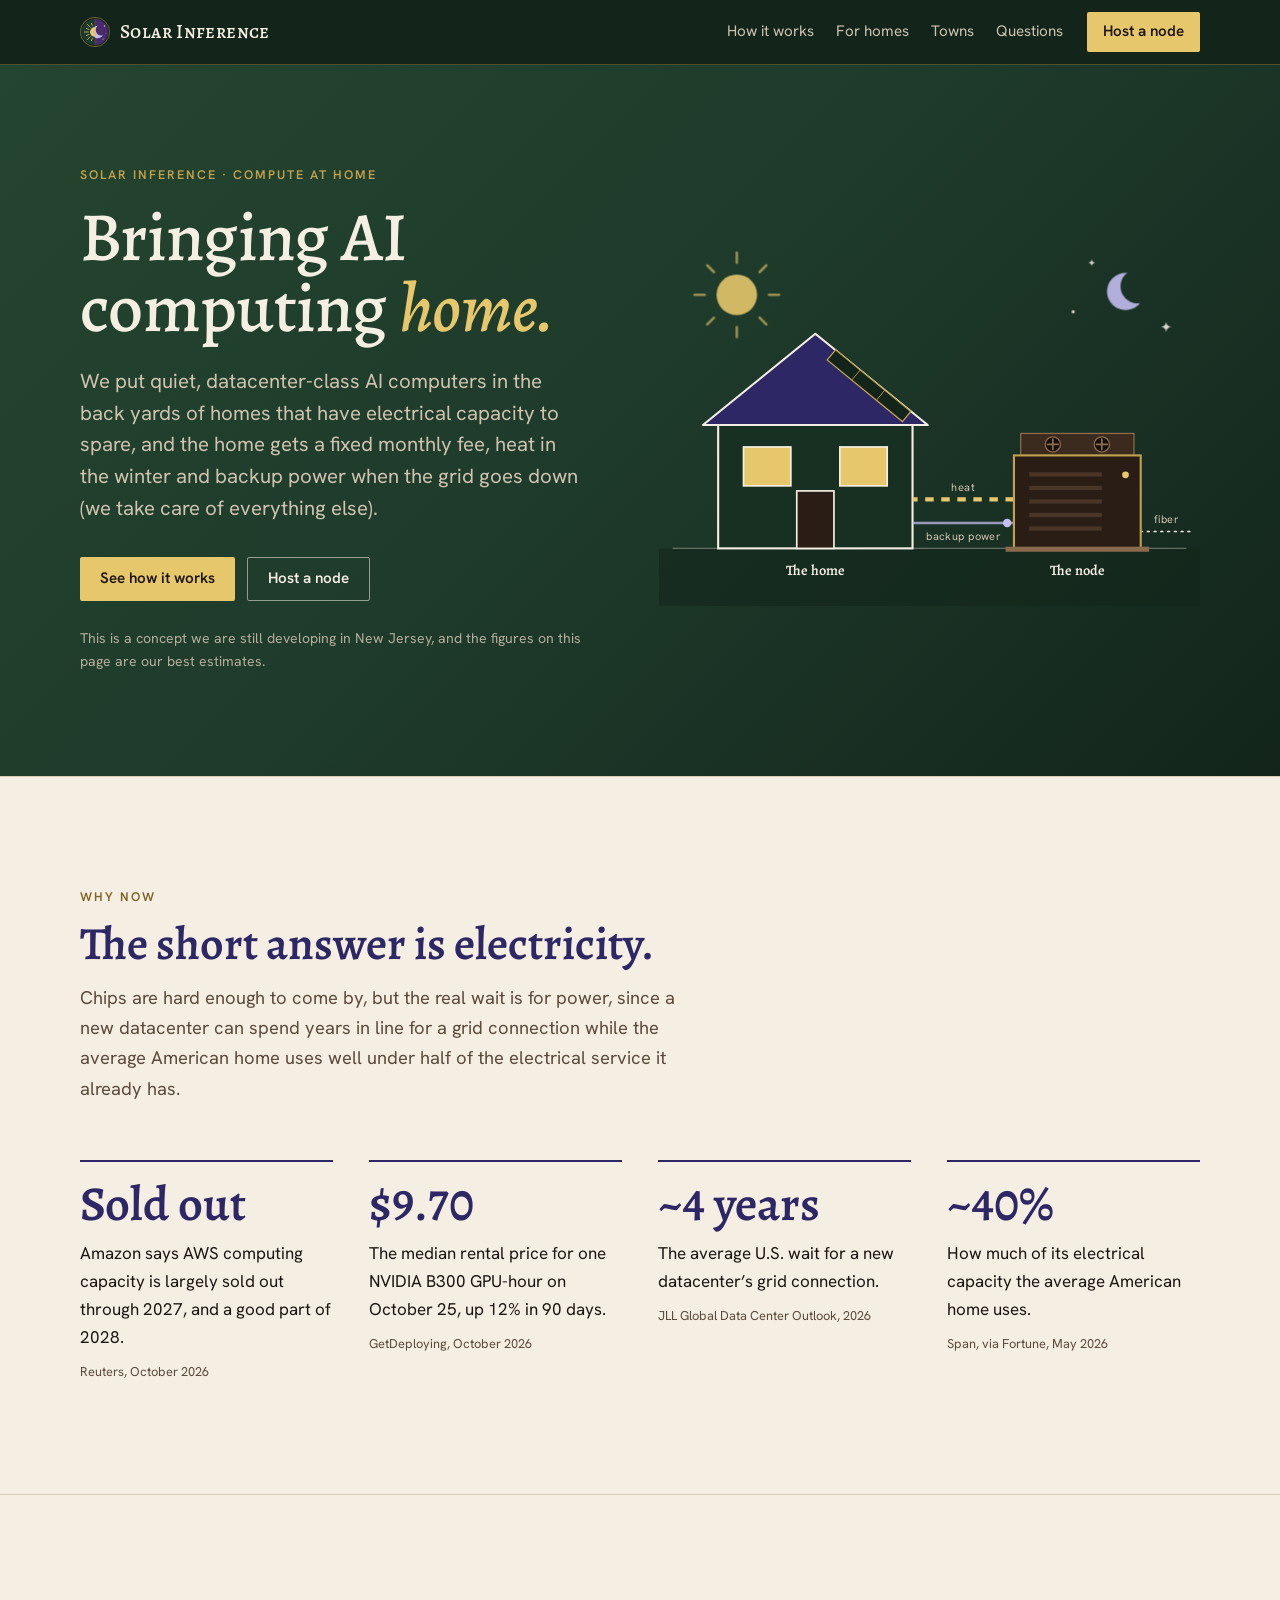
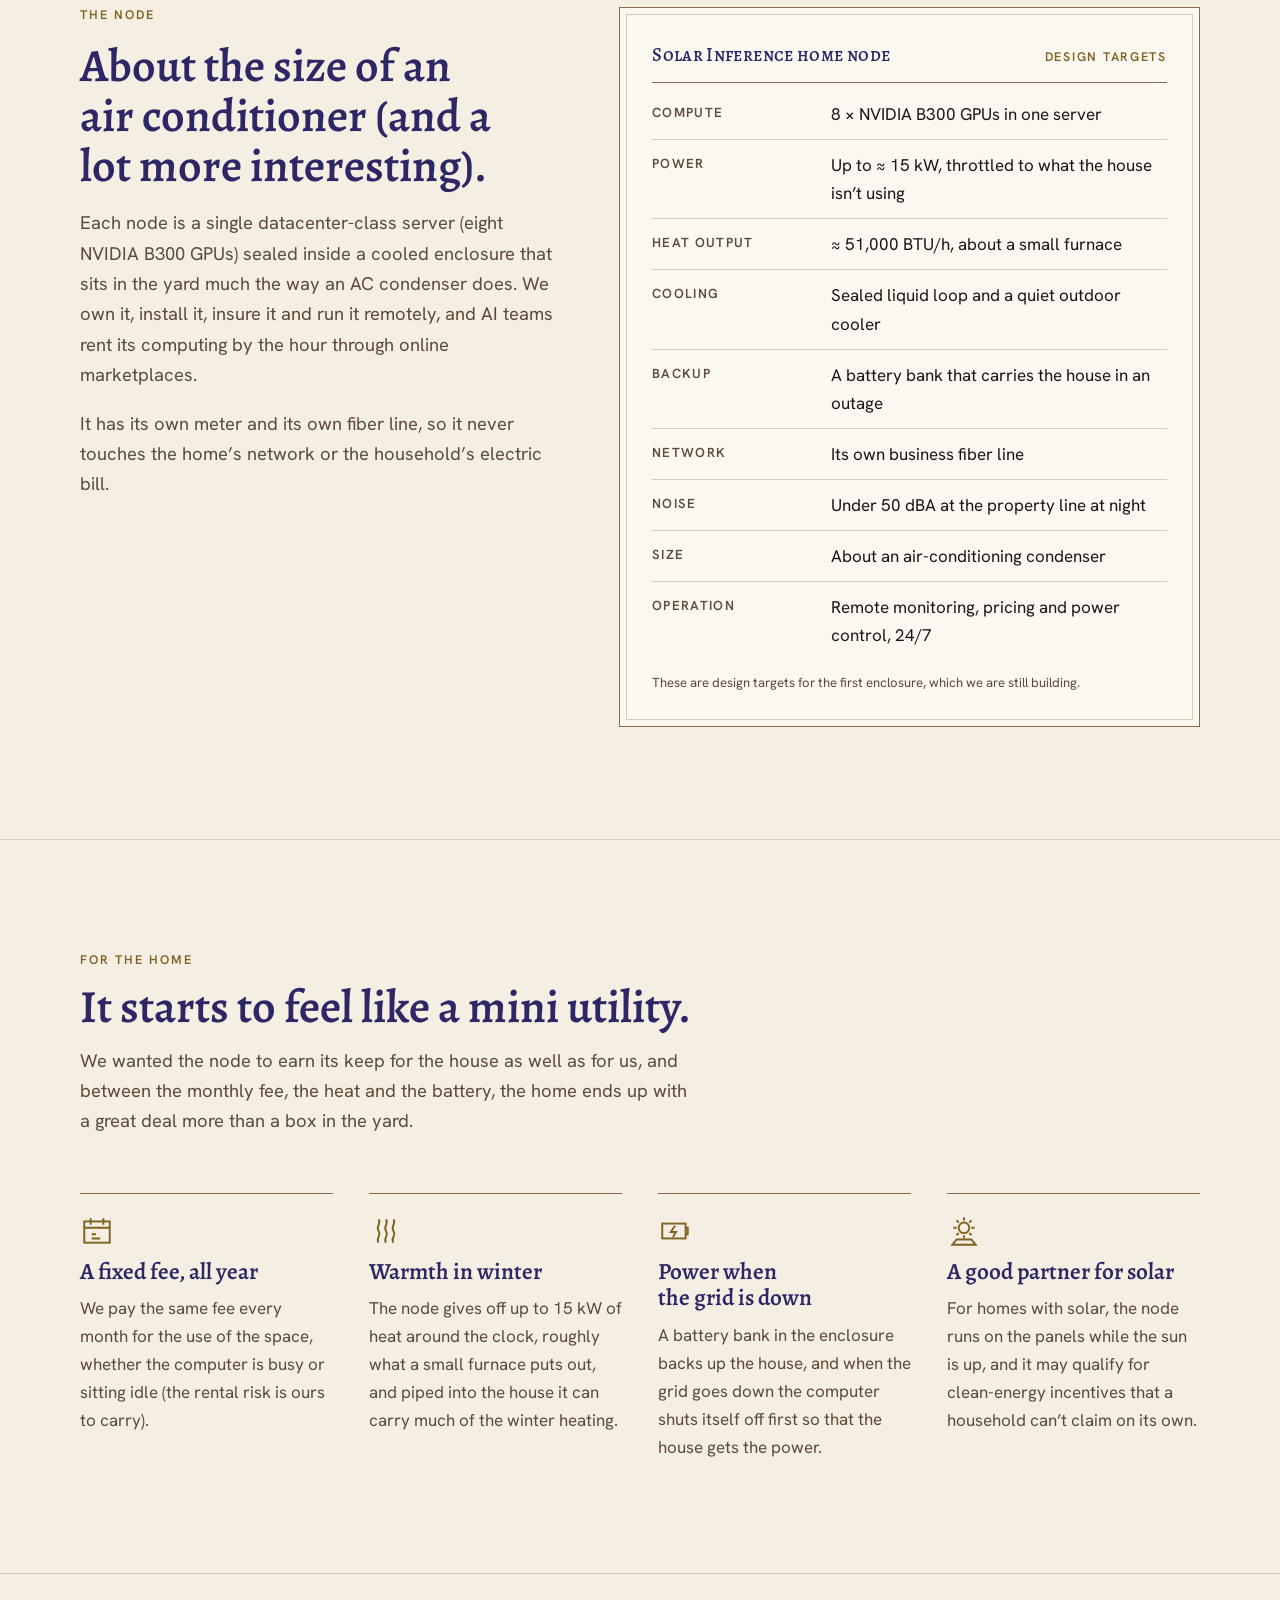
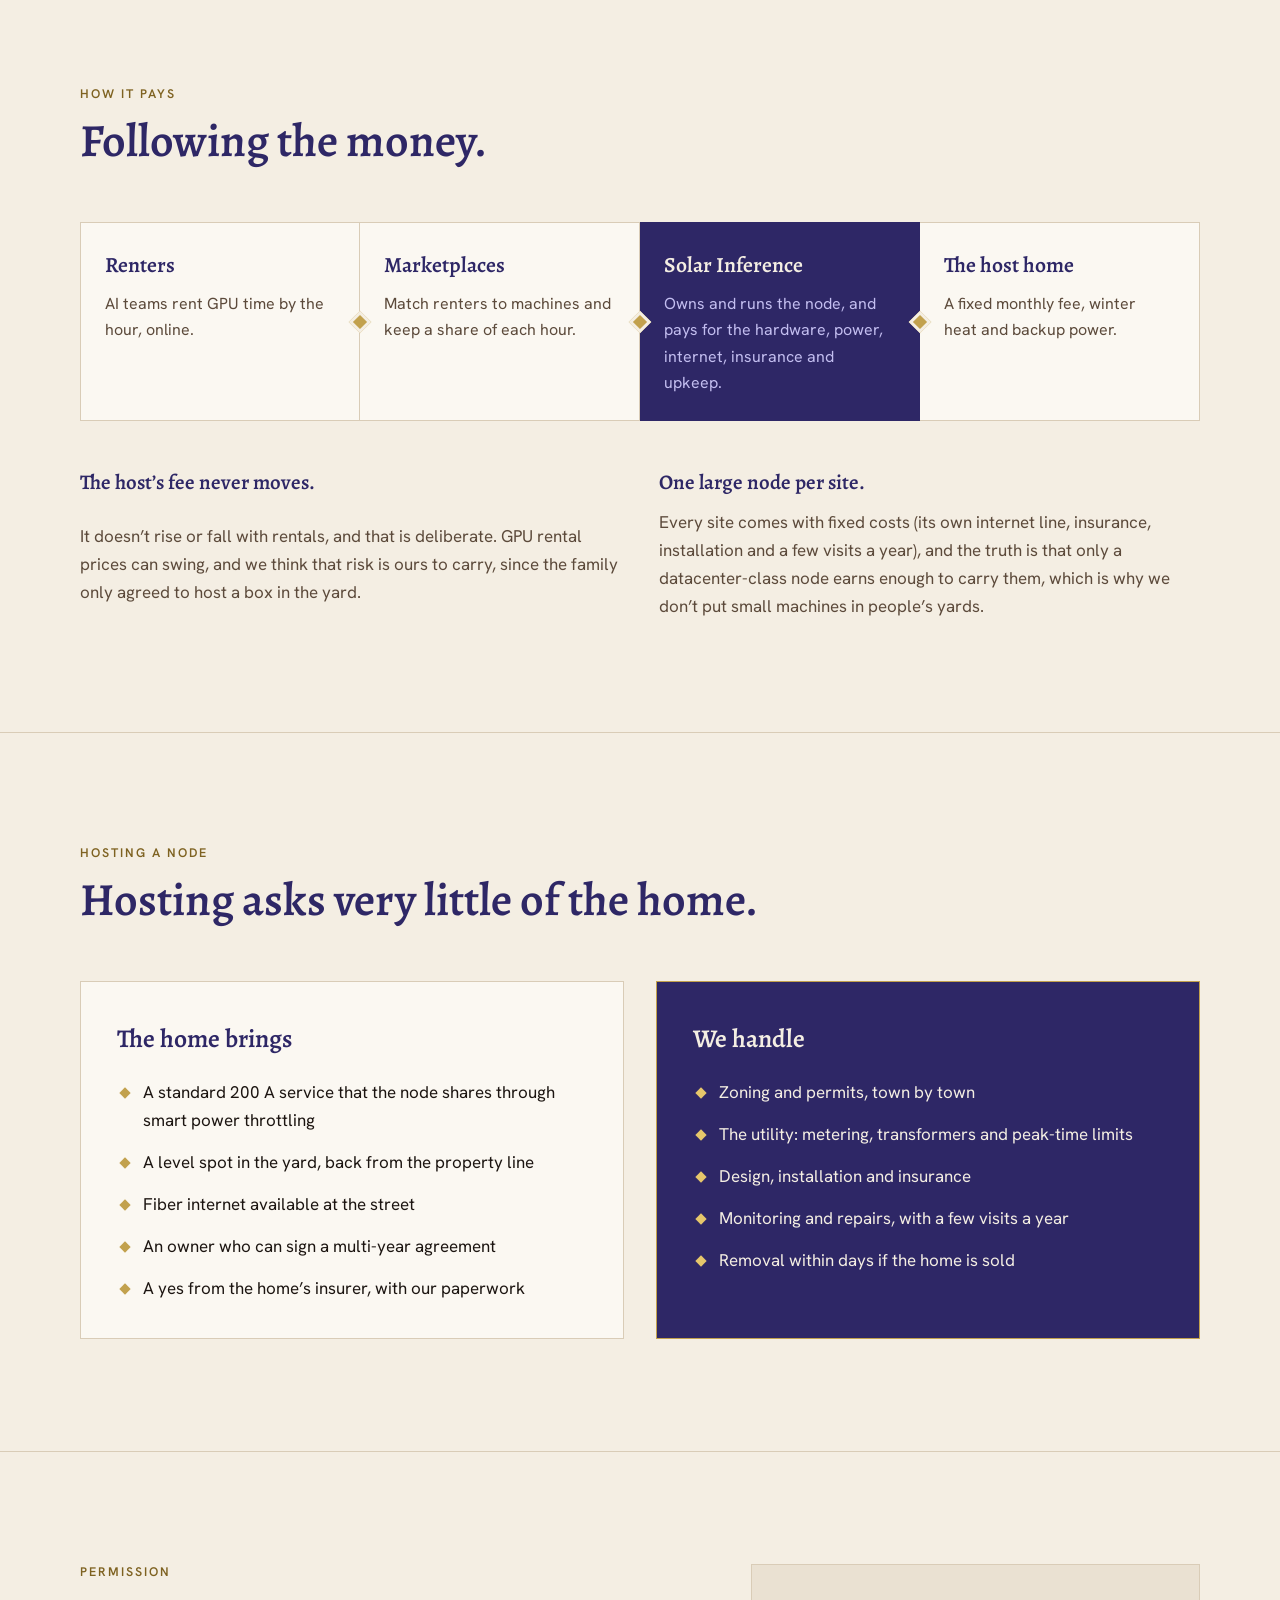
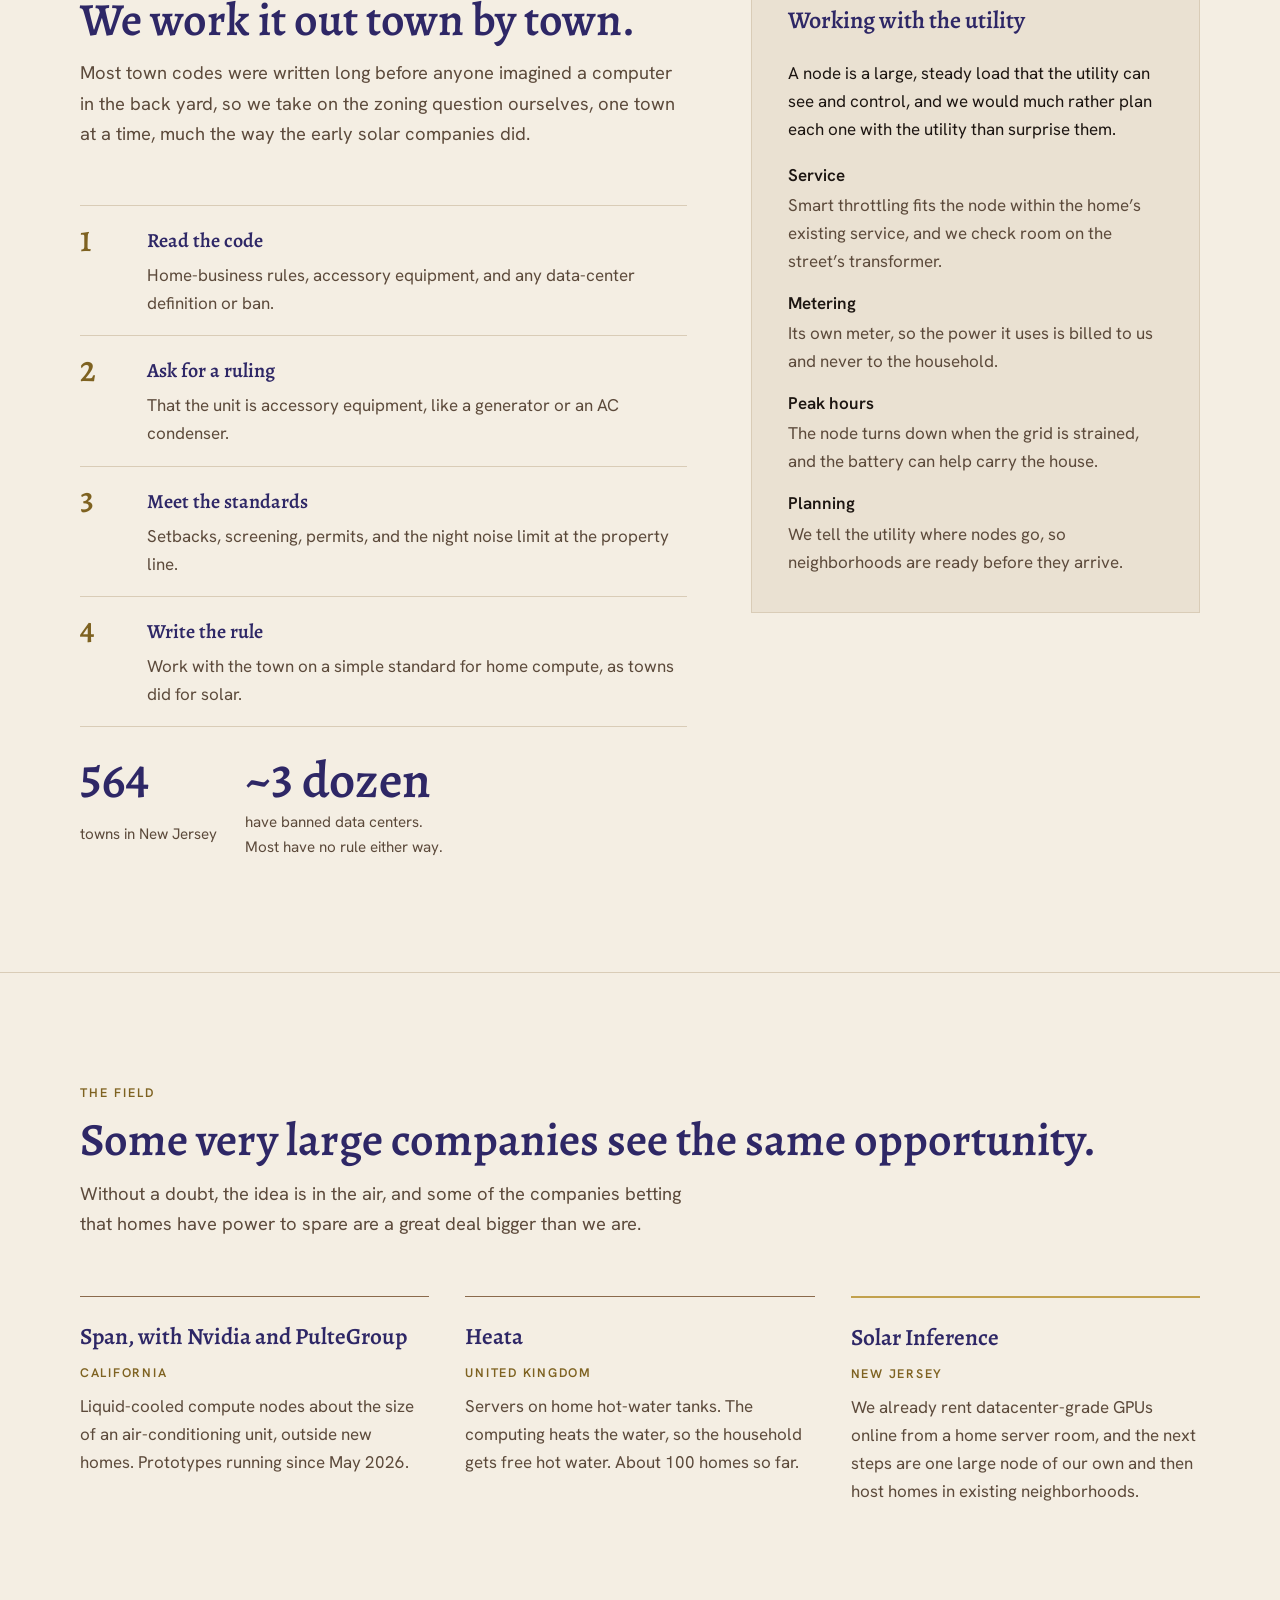
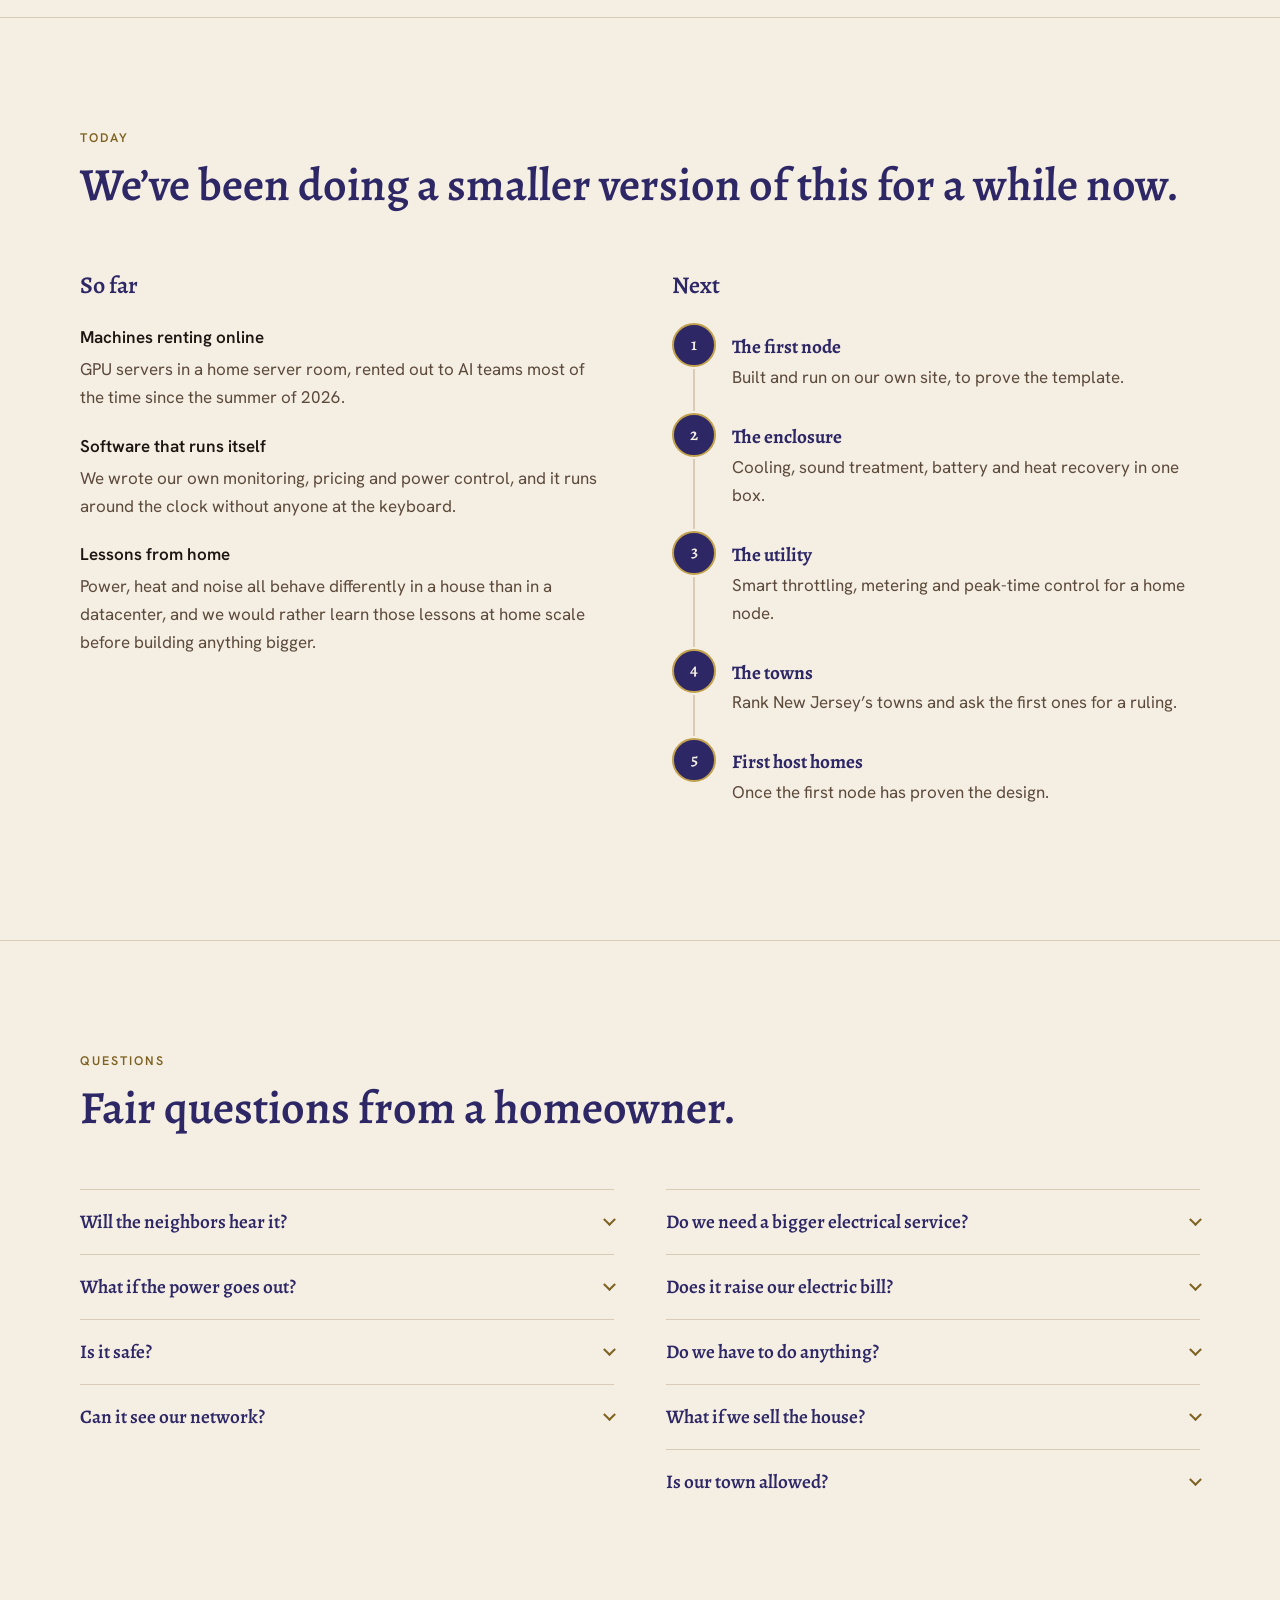
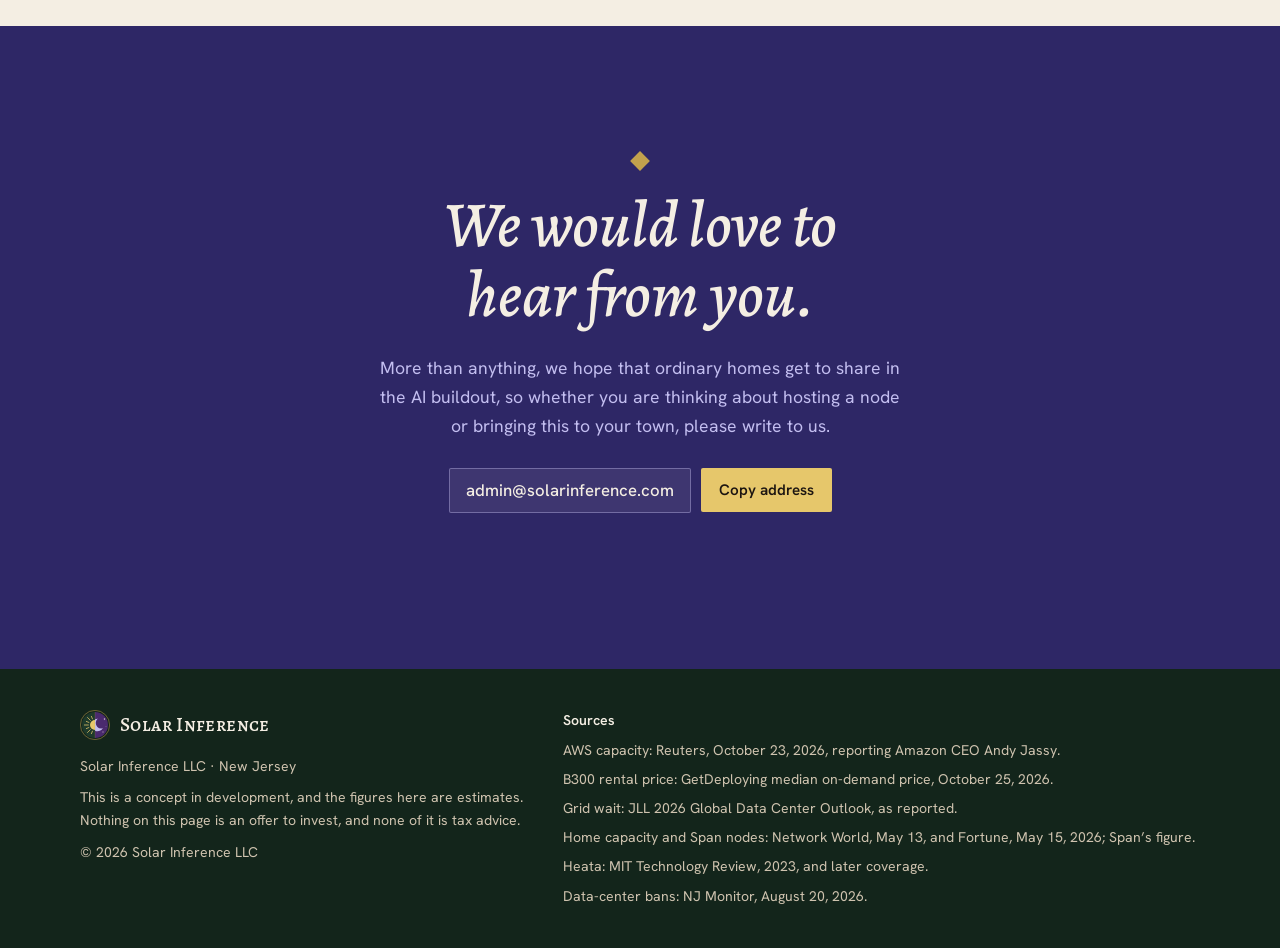
==== commit 9285ca51: "Eyebrows: "For the home" and "Today" Co-Authored-By: Claude Opus 5.5 <noreply@anthropic.com>" ====
--- a/index.html
+++ b/index.html
@@ -370,7 +370,7 @@
 <section class="sec" id="home" aria-labelledby="home-title">
   <div class="wrap">
     <div class="sec-head">
-      <p class="eyebrow">What the home gets</p>
+      <p class="eyebrow">For the home</p>
       <h2 class="h2" id="home-title">It starts to feel like a mini utility.</h2>
       <p class="lede">We wanted the node to earn its keep for the house as well as for us, and between the monthly fee, the heat and the battery, the home ends up with a great deal more than a box in the yard.</p>
     </div>
@@ -499,7 +499,7 @@
 <section class="sec" id="now" aria-labelledby="now-title">
   <div class="wrap">
     <div class="sec-head">
-      <p class="eyebrow">Where we are</p>
+      <p class="eyebrow">Today</p>
       <h2 class="h2" id="now-title">We’ve been doing a smaller version of this for a while now.</h2>
     </div>
     <div class="now">
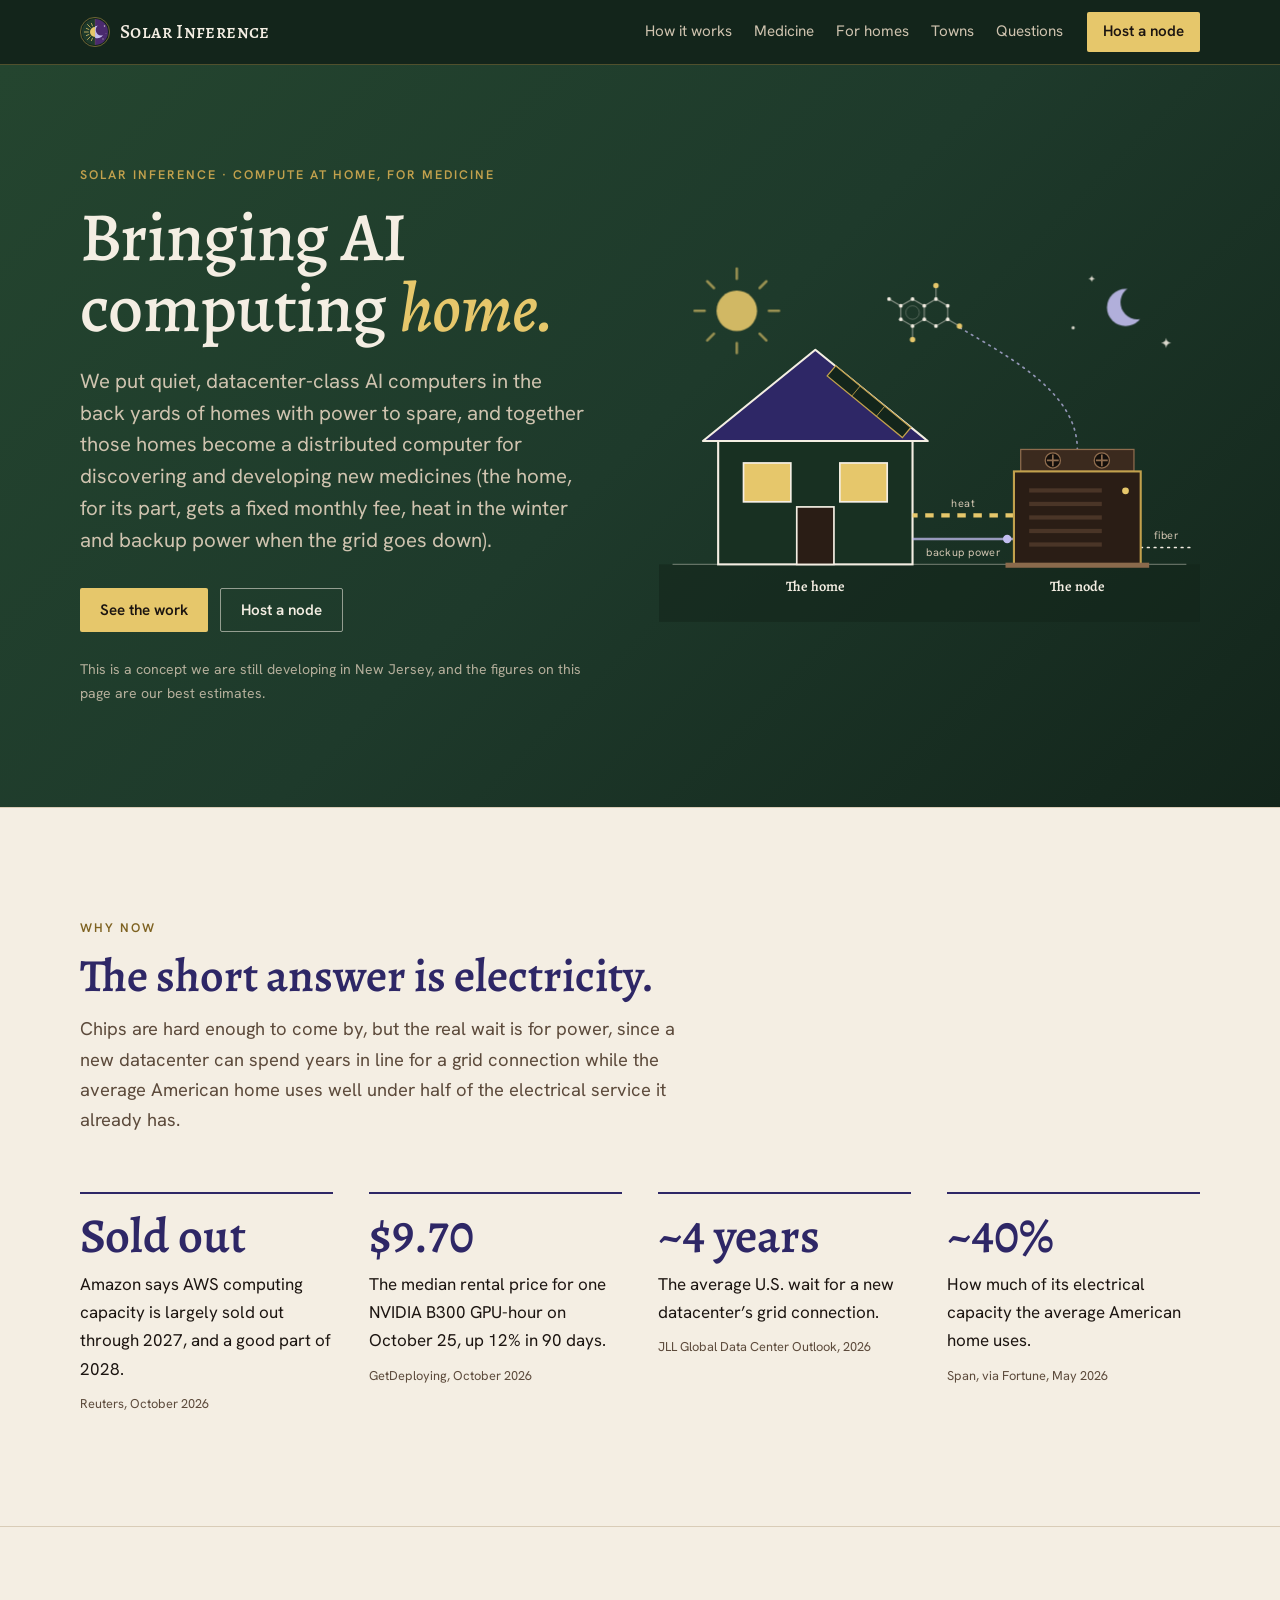
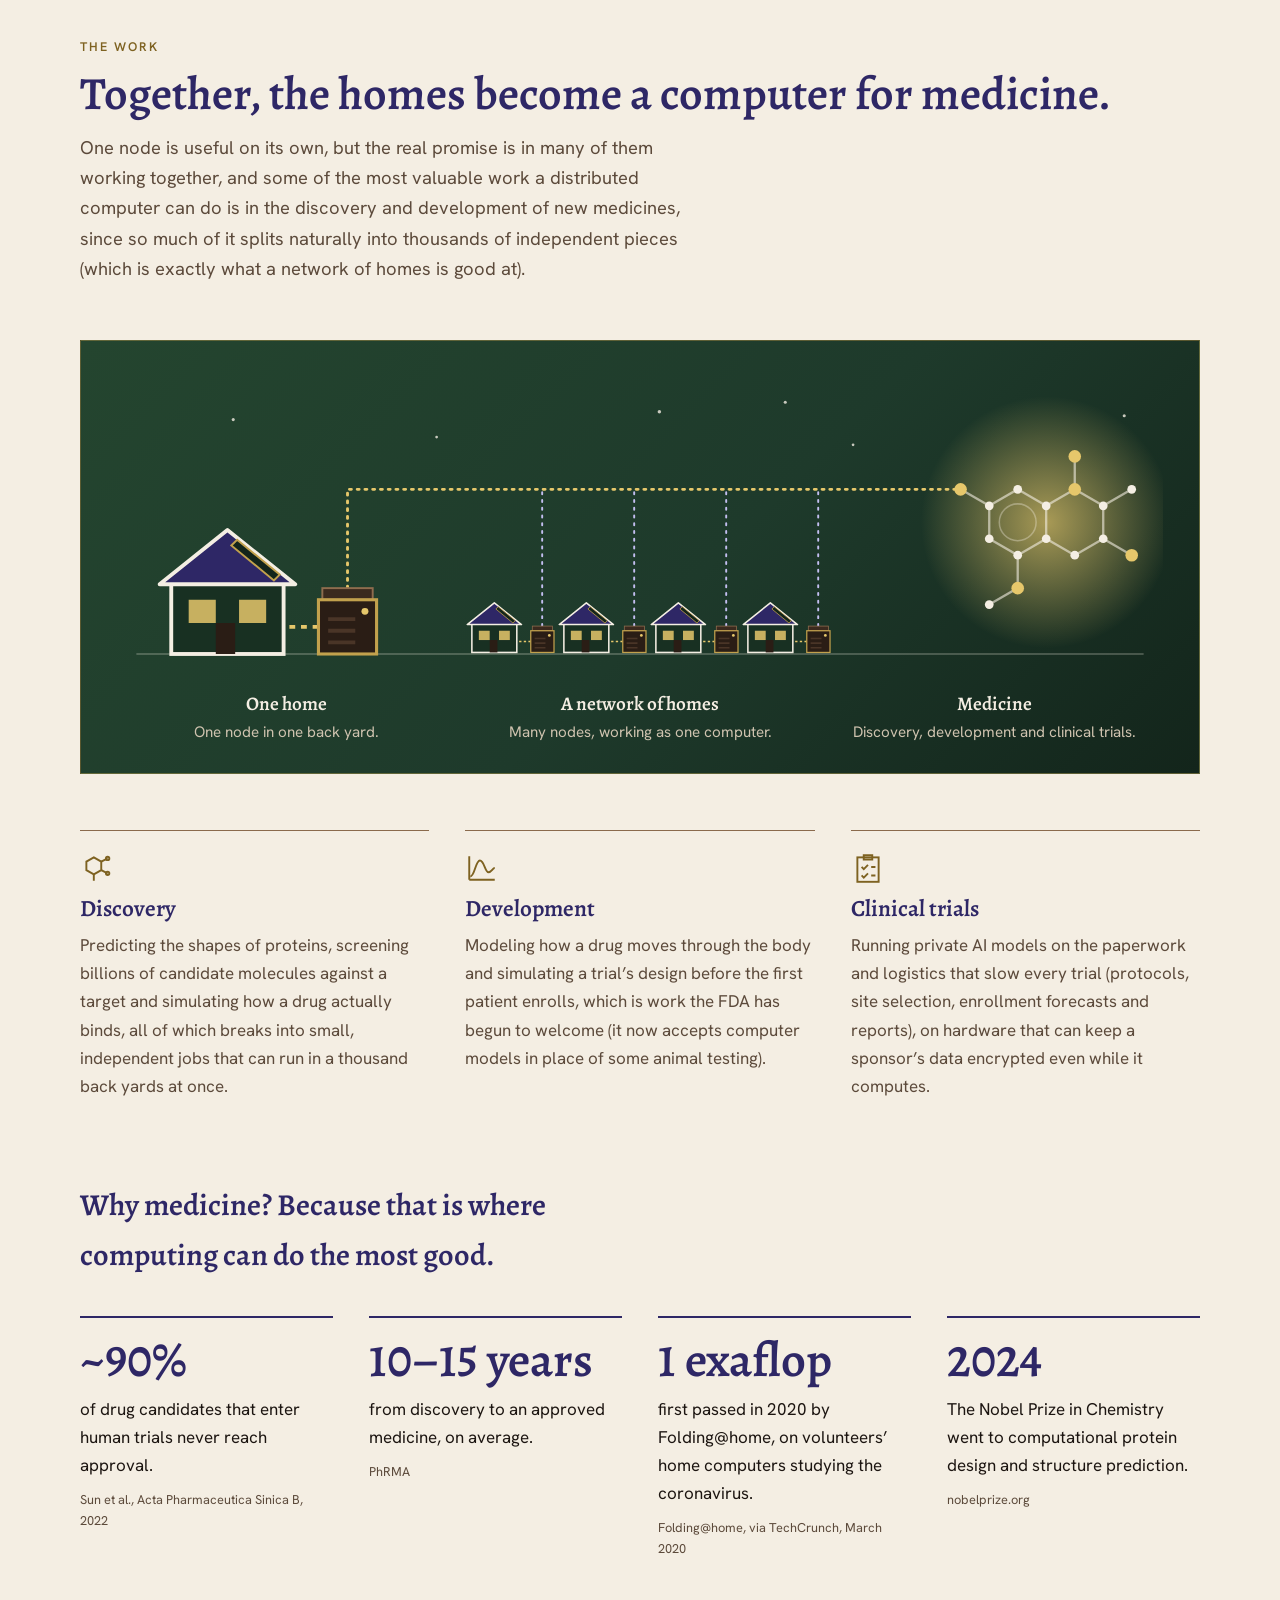
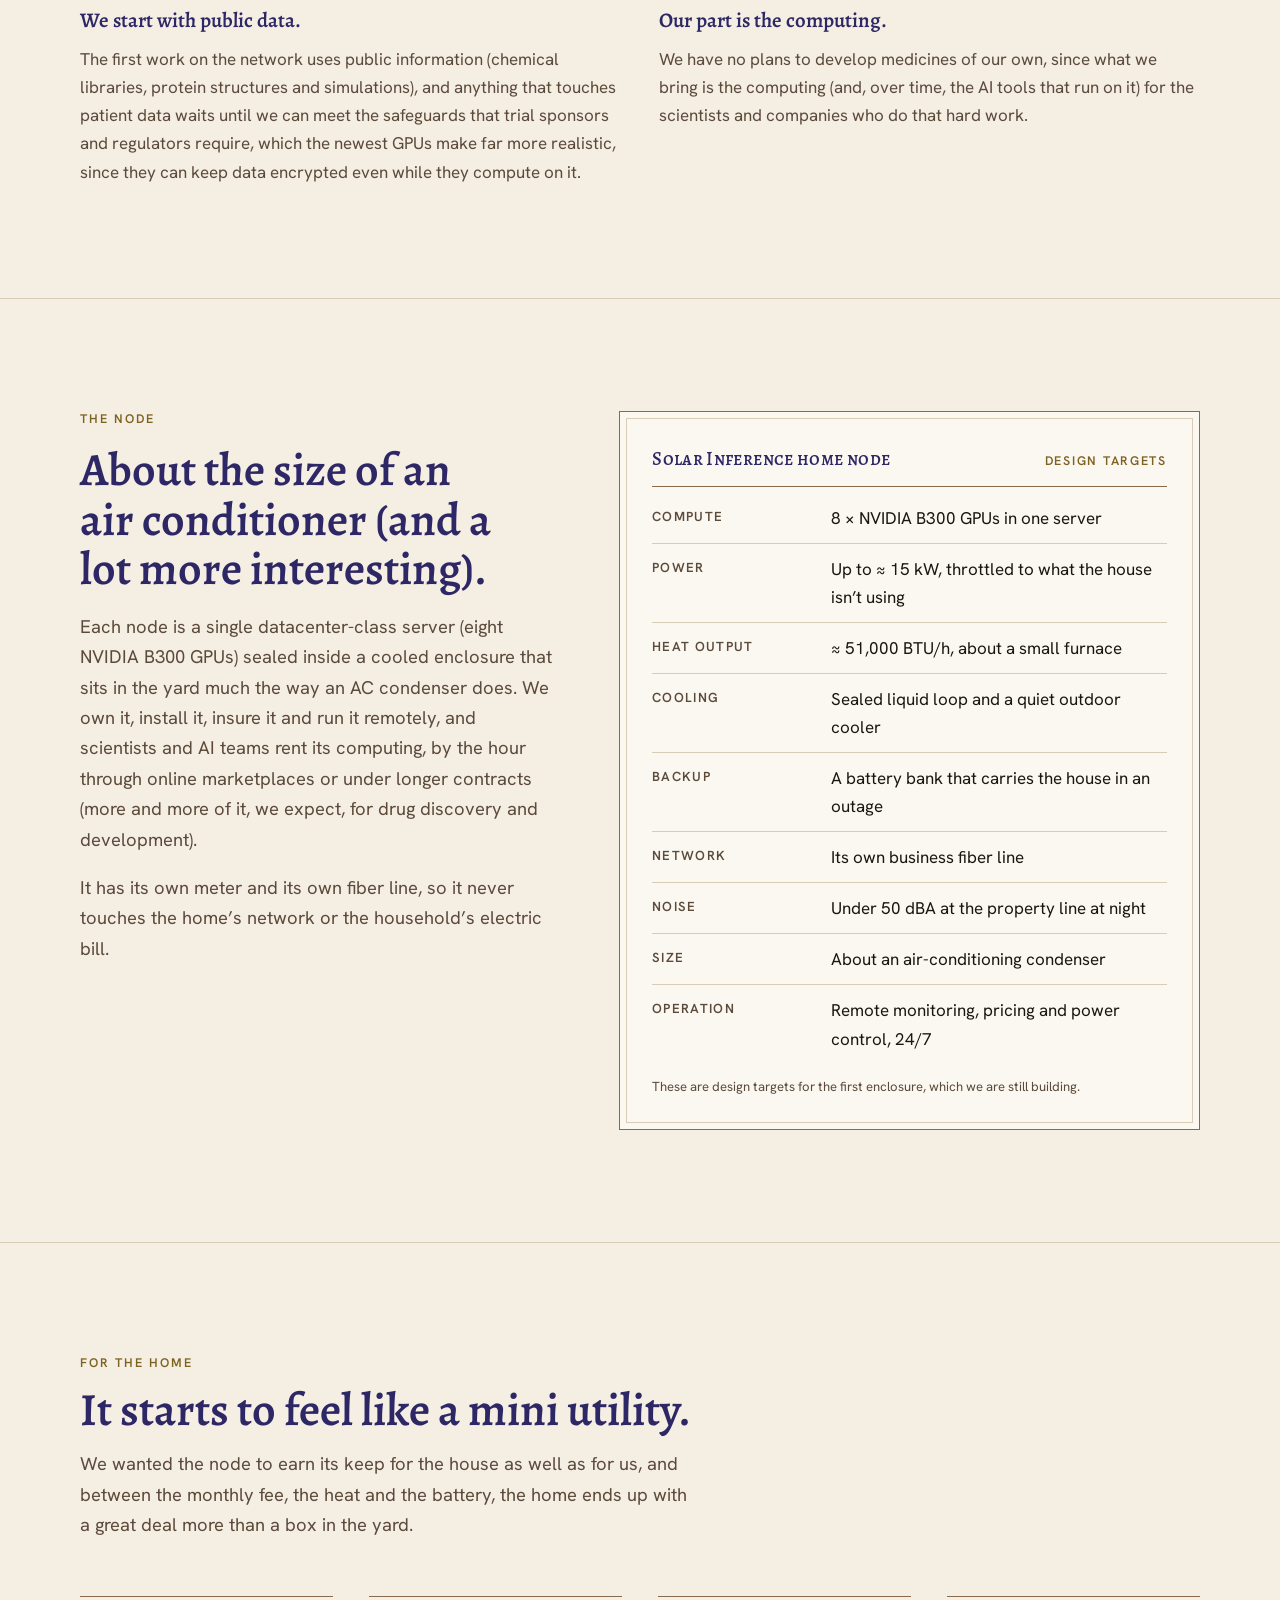
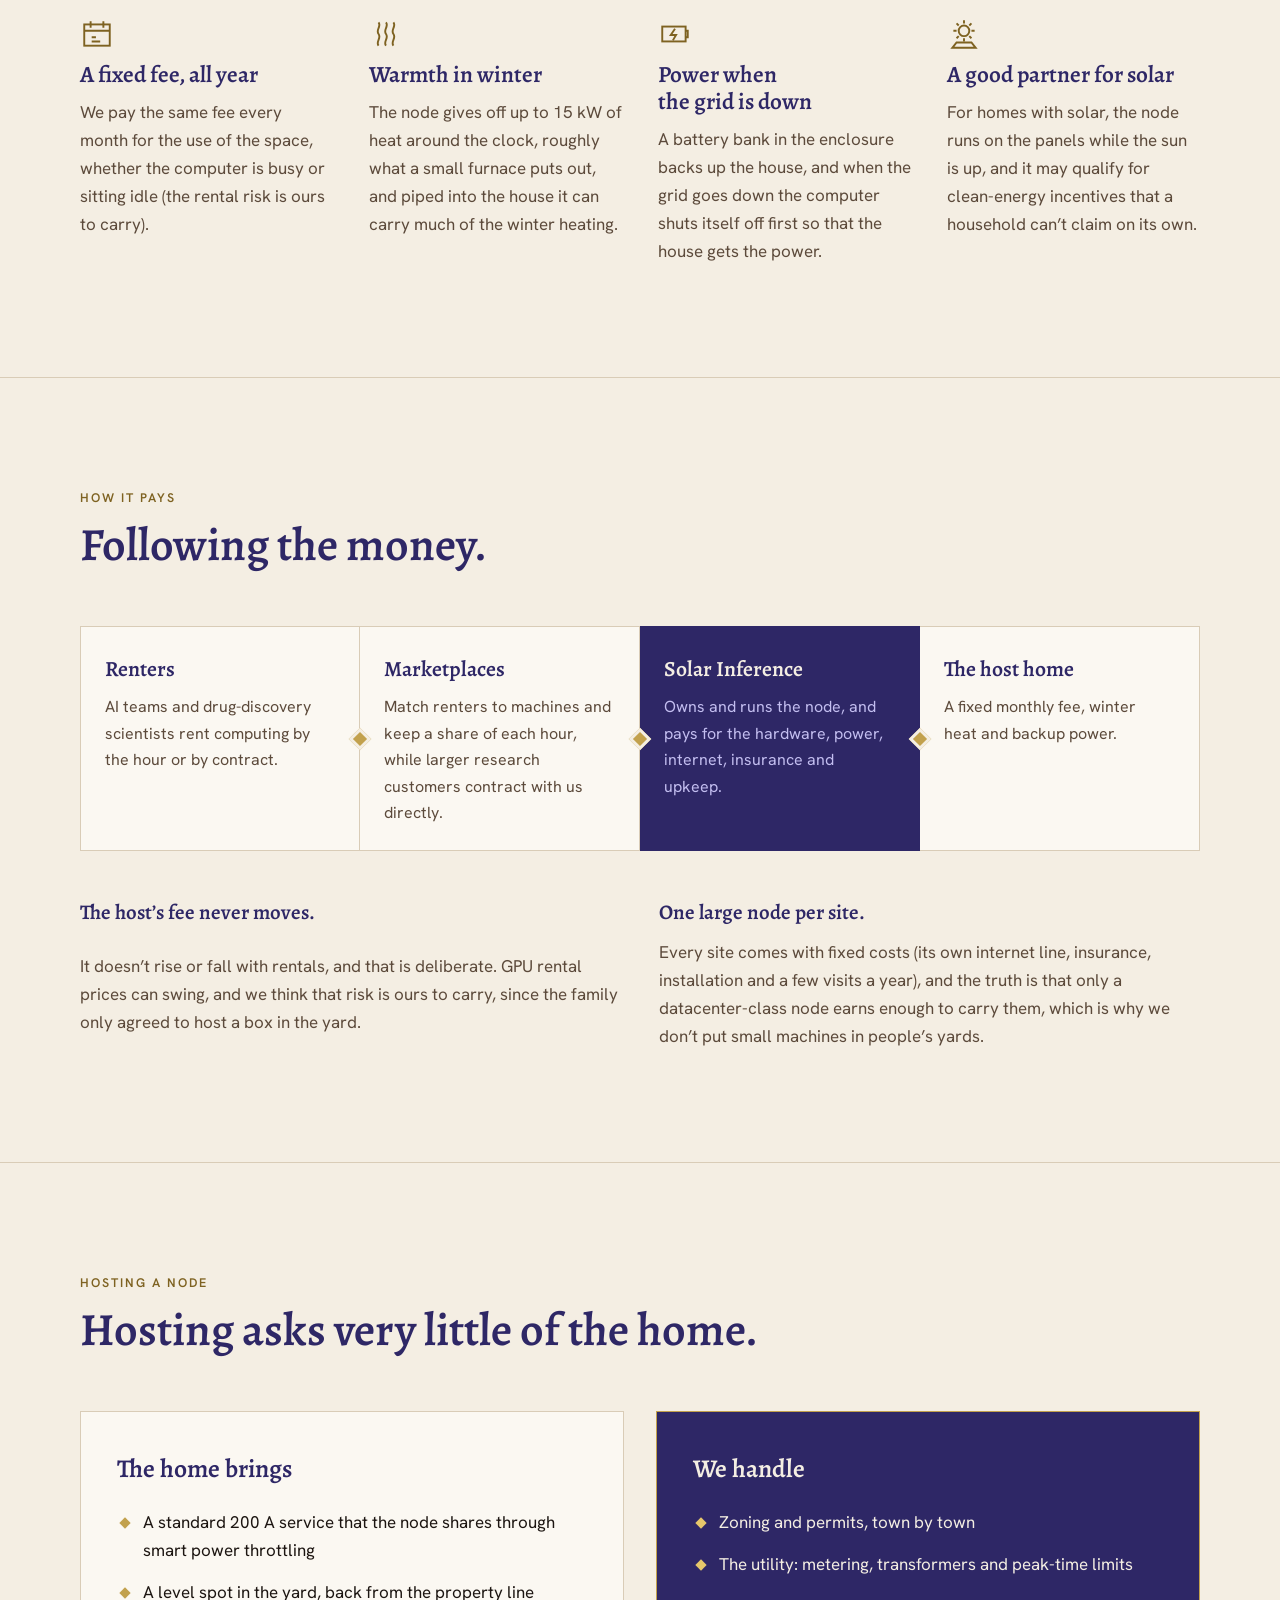
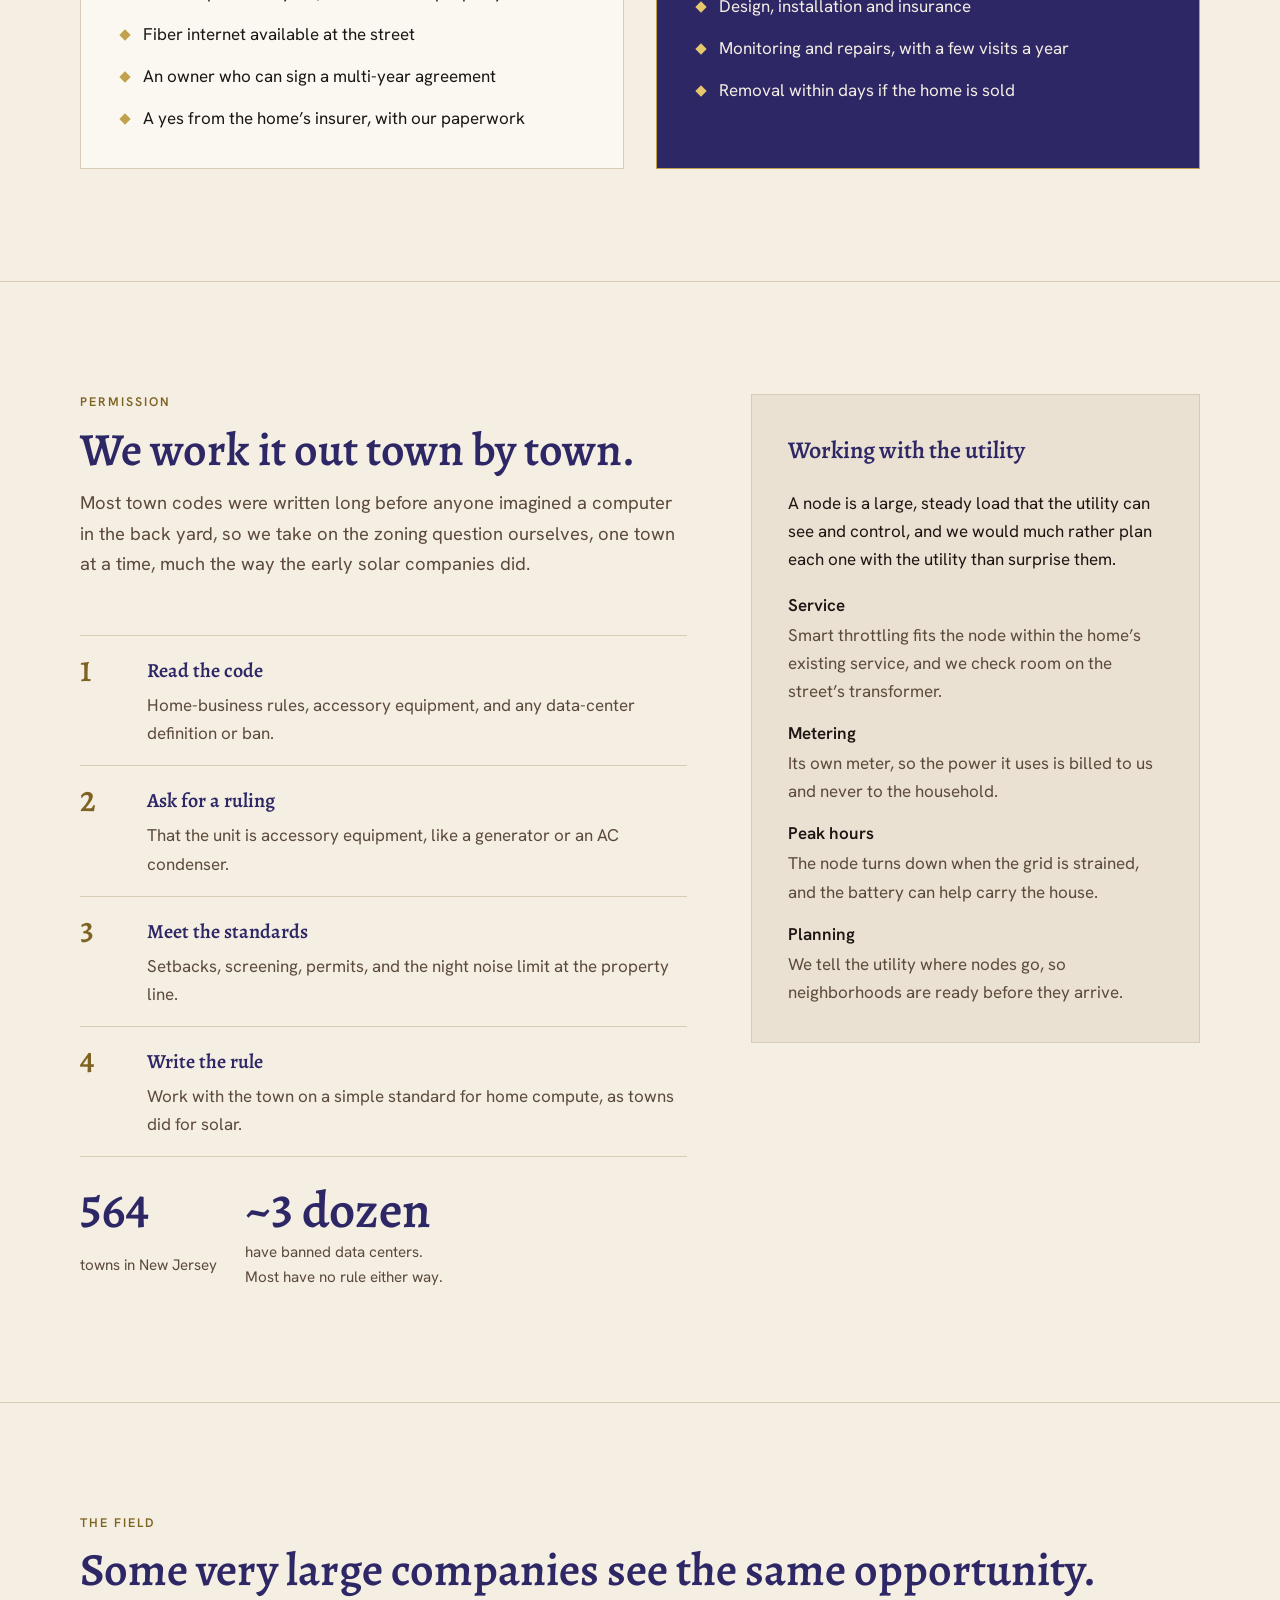
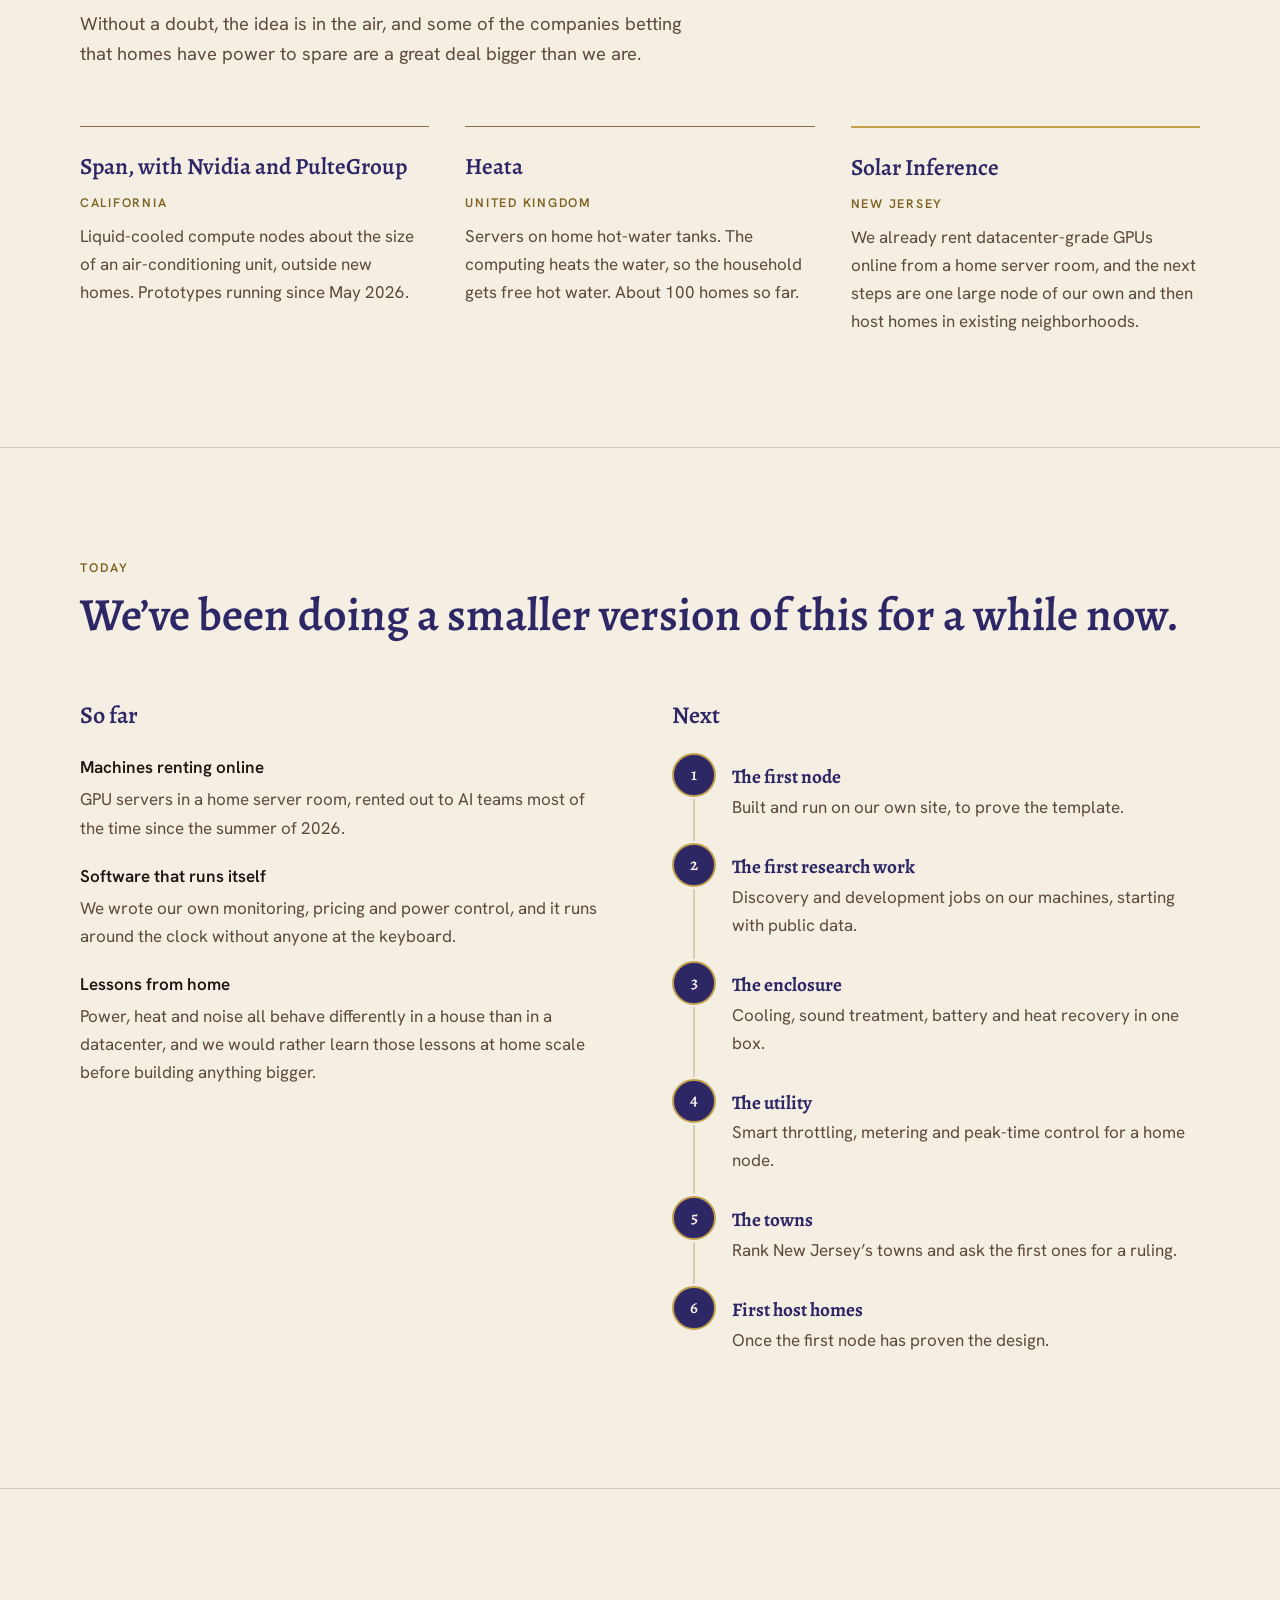
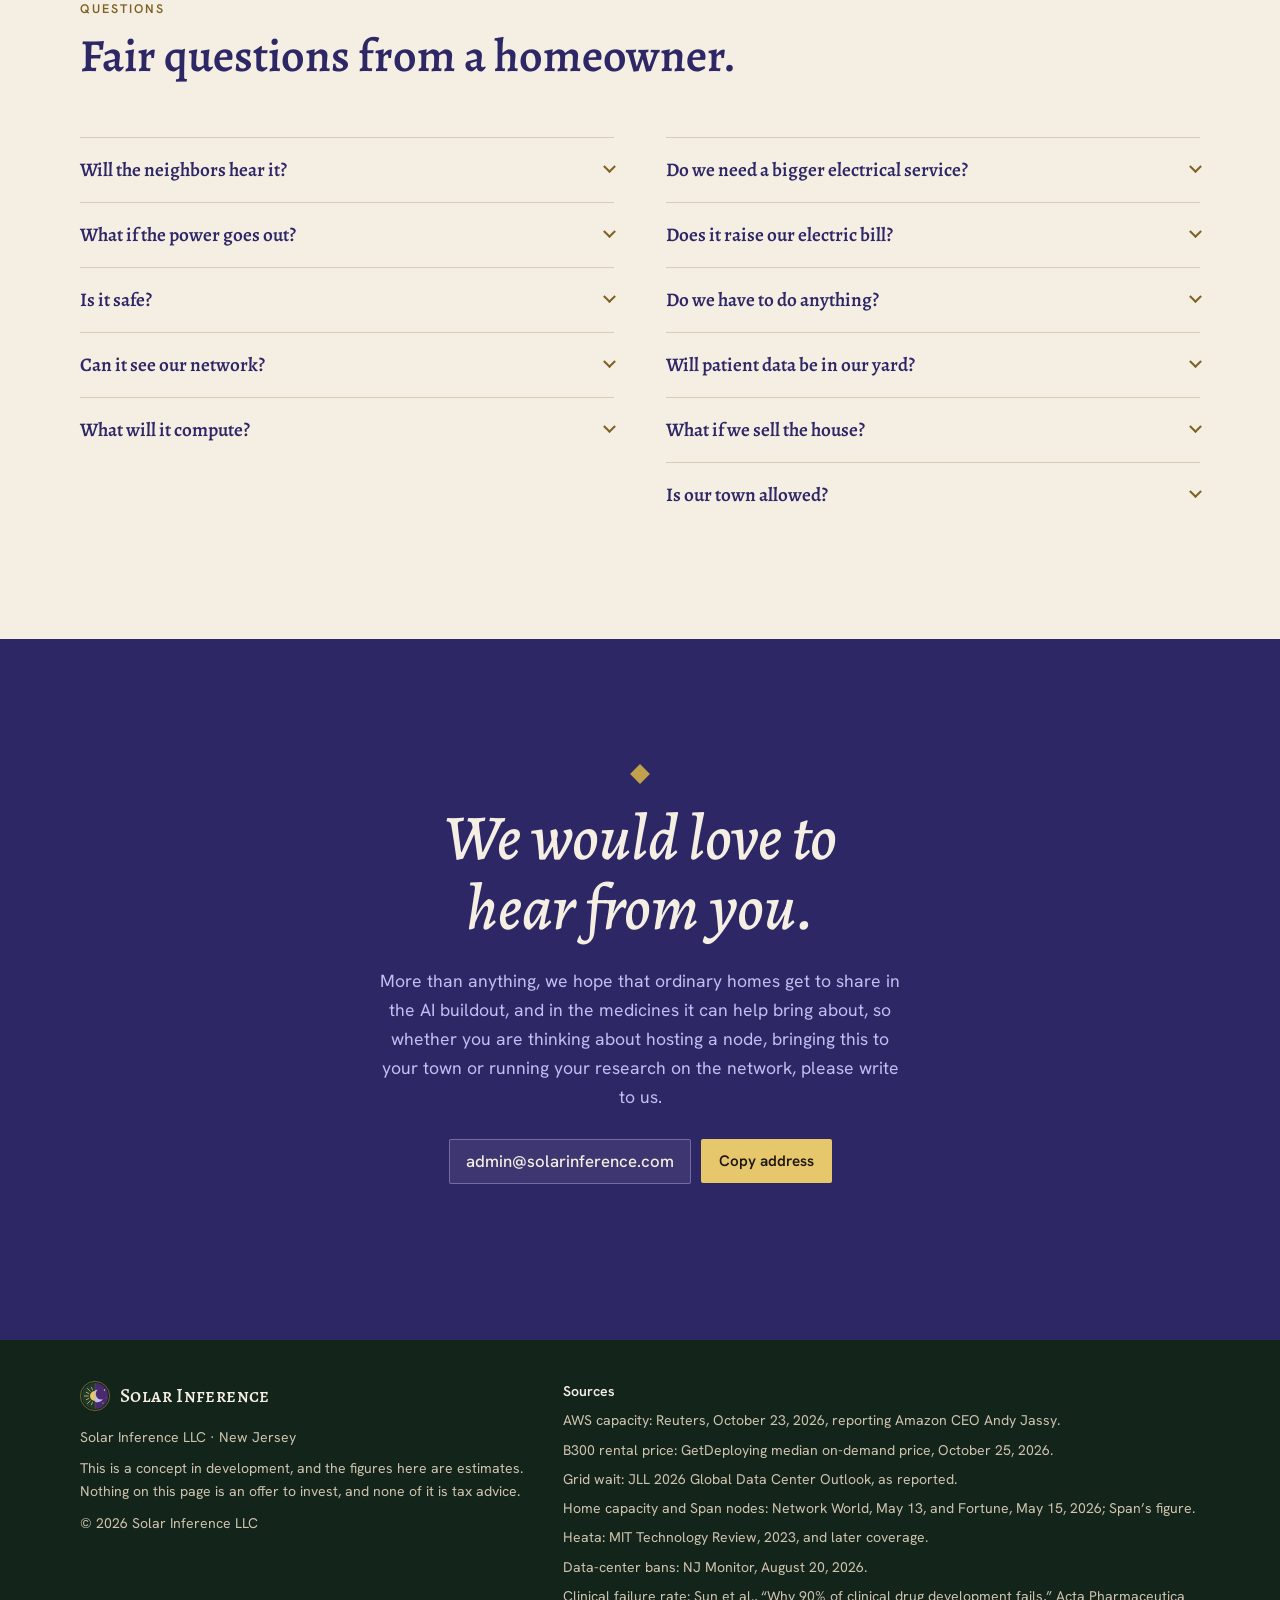
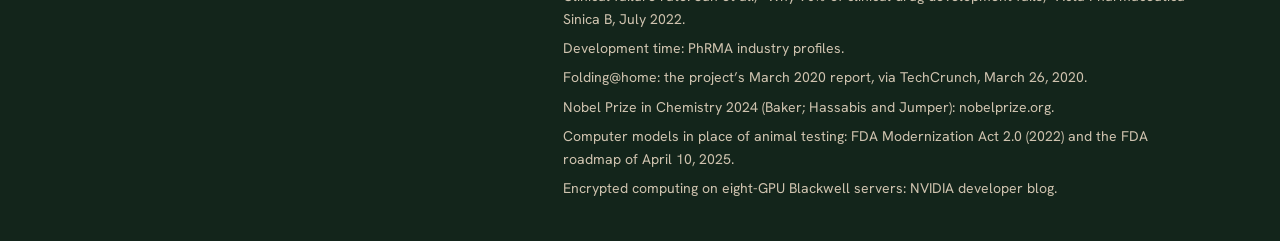
==== commit f95f0457: "Distributed computing for medicine: new section, hero molecule, preview image The homes become one c" ====
--- a/index.html
+++ b/index.html
@@ -8,18 +8,18 @@
 <link rel="canonical" href="https://solarinference.com/">
 <meta property="og:type" content="website">
 <meta property="og:site_name" content="Solar Inference">
-<meta property="og:title" content="Compute at Home · Solar Inference">
-<meta property="og:description" content="Solar Inference places quiet, datacenter-class AI computers in the yards of homes with power to spare. The home gets a fixed fee, winter heat and backup power.">
+<meta property="og:title" content="Compute at Home, for Medicine · Solar Inference">
+<meta property="og:description" content="Quiet, datacenter-class AI computers in the yards of homes with power to spare, linked into one distributed computer for drug discovery, development and clinical trials. The home gets a fixed fee, winter heat and backup power.">
 <meta property="og:url" content="https://solarinference.com/">
 <meta property="og:image" content="https://solarinference.com/og.jpg">
 <meta property="og:image:type" content="image/jpeg">
 <meta property="og:image:width" content="1200">
 <meta property="og:image:height" content="630">
-<meta property="og:image:alt" content="Solar Inference: Bringing AI computing home. A house with solar panels and a computing node in its yard, linked by heat and backup power.">
+<meta property="og:image:alt" content="Solar Inference: Bringing AI computing home. A house with solar panels and a computing node in its yard, linked by heat and backup power, with a molecule traced in the stars above.">
 <meta name="twitter:card" content="summary_large_image">
 <style>:root{padding-top:env(safe-area-inset-top,0px);padding-bottom:env(safe-area-inset-bottom,0px)}body{margin:0}img{max-width:100%}[hidden]{display:none!important}</style>
-<title>Solar Inference · Compute at Home</title>
-<meta name="description" content="Solar Inference places quiet, datacenter-class AI computers in the yards of homes with power to spare. The home gets a fixed fee, winter heat and backup power.">
+<title>Solar Inference · Compute at Home, for Medicine</title>
+<meta name="description" content="Solar Inference places quiet, datacenter-class AI computers in the yards of homes with power to spare and links them into a distributed computer for drug discovery, development and clinical trials. The home gets a fixed fee, winter heat and backup power.">
 <link rel="stylesheet" href="https://fonts.googleapis.com/css2?family=Alegreya:ital,wght@0,400..800;1,400..800&family=Alegreya+SC:wght@500;700&family=Hanken+Grotesk:wght@400;500;600&display=swap">
 <style>
 /* Layout: one long night-to-day scroll. Forest opens with an animated yard scene (the page's one bold moment), ivory carries the argument in hairline columns, velvet closes. */
@@ -102,7 +102,7 @@
 @keyframes spin{to{transform:rotate(360deg)}}
 @keyframes pulse{0%,100%{opacity:1}50%{opacity:.35}}
 @keyframes glow{0%,100%{opacity:.16}50%{opacity:.34}}
-@media (prefers-reduced-motion: reduce){.scene *{animation:none!important}}
+@media (prefers-reduced-motion: reduce){.scene *,.tw{animation:none!important}}
 
 /* Why now */
 .figs{display:grid;grid-template-columns:repeat(4,minmax(0,1fr));gap:clamp(20px,3vw,36px)}
@@ -207,6 +207,22 @@
 .timeline li:not(:last-child)::after{content:"";position:absolute;left:21px;top:46px;bottom:2px;width:2px;background:var(--line)}
 .timeline b{display:block;font-family:var(--f-display);font-size:1.2rem;color:var(--head);padding-top:8px}
 .timeline span{color:var(--ink-2)}
+
+/* Medicine */
+.tw{animation:pulse 3.2s ease-in-out infinite}
+.transit{margin:0;background:linear-gradient(135deg,var(--forest-hi) 0%,var(--forest) 55%,var(--forest-lo) 100%);border:1px solid rgba(194,161,77,.4);padding:clamp(16px,3vw,36px) clamp(12px,3vw,36px) clamp(16px,2.5vw,28px)}
+.transit ol{list-style:none;padding:0;margin:clamp(12px,2vw,20px) 0 0;display:grid;grid-template-columns:repeat(3,minmax(0,1fr));gap:16px;color:var(--cream-2);font-size:.95rem;text-align:center}
+.transit li b{display:block;font-family:var(--f-display);font-weight:600;font-size:1.2rem;color:var(--cream)}
+@media (max-width:640px){.transit ol{grid-template-columns:1fr;text-align:left}}
+.work{display:grid;grid-template-columns:repeat(3,minmax(0,1fr));gap:clamp(20px,3vw,36px);margin-top:clamp(36px,5vw,56px)}
+@media (max-width:860px){.work{grid-template-columns:1fr}}
+.work article{border-top:1px solid var(--line-strong);padding-top:20px;display:grid;gap:10px;align-content:start}
+.work svg{width:34px;height:34px;color:var(--gold-ink)}
+.work h3{font-size:1.45rem;font-weight:600;color:var(--head);line-height:1.15}
+.work p{color:var(--ink-2)}
+.why-med{margin-top:clamp(48px,7vw,80px);display:grid;gap:clamp(24px,4vw,36px)}
+.why-med h3{font-size:clamp(1.5rem,2.4vw,1.9rem);font-weight:600;color:var(--head);max-width:40ch}
+#medicine .principles div{align-content:start}
 
 /* FAQ */
 .faq{display:grid;grid-template-columns:repeat(2,minmax(0,1fr));gap:0 clamp(24px,4vw,56px)}
@@ -260,6 +276,7 @@
     <a class="brand wm" href="#top" aria-label="Solar Inference, back to top"><svg aria-hidden="true"><use href="#si-emblem"/></svg>Solar Inference</a>
     <nav class="nav" aria-label="Sections">
       <a href="#how">How it works</a>
+      <a href="#medicine">Medicine</a>
       <a href="#home">For homes</a>
       <a href="#towns">Towns</a>
       <a href="#faq">Questions</a>
@@ -272,16 +289,16 @@
 <section class="hero" aria-labelledby="hero-title">
   <div class="wrap">
     <div>
-      <p class="eyebrow">Solar Inference · Compute at home</p>
+      <p class="eyebrow">Solar Inference · Compute at home, for medicine</p>
       <h1 id="hero-title">Bringing AI computing <em>home.</em></h1>
-      <p class="lead">We put quiet, datacenter-class AI computers in the back yards of homes that have electrical capacity to spare, and the home gets a fixed monthly fee, heat in the winter and backup power when the grid goes down (we take care of everything else).</p>
+      <p class="lead">We put quiet, datacenter-class AI computers in the back yards of homes with power to spare, and together those homes become a distributed computer for discovering and developing new medicines (the home, for its part, gets a fixed monthly fee, heat in the winter and backup power when the grid goes down).</p>
       <div class="ctas">
-        <a class="btn btn-gold" href="#how">See how it works</a>
+        <a class="btn btn-gold" href="#medicine">See the work</a>
         <a class="btn btn-line" href="#host">Host a node</a>
       </div>
       <p class="note">This is a concept we are still developing in New Jersey, and the figures on this page are our best estimates.</p>
     </div>
-    <svg class="scene" viewBox="0 0 640 440" role="img" aria-label="A house with solar panels and, beside it in the yard, a compact computing enclosure. Heat flows from the enclosure into the house, backup power runs along a second line, and a fiber line leaves to the street.">
+    <svg class="scene" viewBox="0 0 640 440" role="img" aria-label="A house with solar panels and, beside it in the yard, a compact computing enclosure. Heat flows from the enclosure into the house, backup power runs along a second line, and a fiber line leaves to the street. Above the house, stars trace the shape of a molecule, linked to the node.">
       <g opacity=".9">
         <circle cx="92" cy="72" r="24" fill="#E6C76B"/>
         <path d="M92 34v-12M92 122v-12M54 72h-12M142 72h-12M65 45l-8-8M127 107l-8-8M65 99l-8 8M127 37l-8 8" stroke="#E6C76B" stroke-width="3" stroke-linecap="round" opacity=".7"/>
@@ -289,6 +306,14 @@
         <path d="M600 104q.6 5.4 6 6q-5.4.6-6 6q-.6-5.4-6-6q5.4-.6 6-6z" fill="#F4EEE3"/>
         <path d="M512 30q.4 3.6 4 4q-3.6.4-4 4q-.4-3.6-4-4q3.6-.4 4-4z" fill="#F4EEE3"/>
         <circle cx="490" cy="92" r="1.8" fill="#F4EEE3"/>
+      </g>
+      <g class="mol" aria-hidden="true">
+        <path d="M356 92C420 130 495 170 495 236" class="flow-fiber" stroke="#C3BEF0" stroke-width="2" fill="none" stroke-linecap="round" opacity=".7"/>
+        <path d="M300 58L313.9 66L313.9 82L300 90L286.1 82L286.1 66ZM313.9 66L327.7 58L341.6 66L341.6 82L327.7 90L313.9 82M286.1 66L272.2 58M327.7 58L327.7 42M341.6 82L355.5 90M300 90L300 106" stroke="#F4EEE3" stroke-opacity=".5" stroke-width="1.3" fill="none"/>
+        <circle cx="300" cy="74" r="8" fill="none" stroke="#F4EEE3" stroke-opacity=".3" stroke-width="1"/>
+        <circle class="tw" cx="300" cy="58" r="2.2" fill="#F4EEE3"/><circle cx="313.9" cy="66" r="2.2" fill="#F4EEE3"/><circle class="tw" cx="313.9" cy="82" r="2.2" fill="#F4EEE3" style="animation-delay:-1.1s"/><circle cx="300" cy="90" r="2.2" fill="#F4EEE3"/><circle cx="286.1" cy="82" r="2.2" fill="#F4EEE3"/><circle cx="286.1" cy="66" r="2.2" fill="#F4EEE3"/>
+        <circle cx="327.7" cy="58" r="2.2" fill="#F4EEE3"/><circle class="tw" cx="341.6" cy="66" r="2.2" fill="#F4EEE3" style="animation-delay:-2s"/><circle cx="341.6" cy="82" r="2.2" fill="#F4EEE3"/><circle cx="327.7" cy="90" r="2.2" fill="#F4EEE3"/>
+        <circle cx="272.2" cy="58" r="2.2" fill="#F4EEE3"/><circle class="tw" cx="327.7" cy="42" r="3.2" fill="#E6C76B" style="animation-delay:-.6s"/><circle cx="355.5" cy="90" r="3.2" fill="#E6C76B"/><circle cx="300" cy="106" r="3.2" fill="#E6C76B"/>
       </g>
       <rect x="0" y="372" width="640" height="68" fill="#13251B" opacity=".55"/>
       <path d="M16 372H624" stroke="#F4EEE3" stroke-opacity=".35" stroke-width="1.5"/>
@@ -341,12 +366,93 @@
   </div>
 </section>
 
+<section class="sec" id="medicine" aria-labelledby="med-title">
+  <div class="wrap">
+    <div class="sec-head">
+      <p class="eyebrow">The work</p>
+      <h2 class="h2" id="med-title">Together, the homes become a computer for medicine.</h2>
+      <p class="lede">One node is useful on its own, but the real promise is in many of them working together, and some of the most valuable work a distributed computer can do is in the discovery and development of new medicines, since so much of it splits naturally into thousands of independent pieces (which is exactly what a network of homes is good at).</p>
+    </div>
+    <figure class="transit" aria-label="One home with a node, then a row of homes whose nodes share one fiber line, and that line running to a glowing molecule.">
+      <svg class="scene" viewBox="0 0 1080 300" aria-hidden="true">
+        <defs>
+          <radialGradient id="mhalo"><stop offset="0" stop-color="#E6C76B" stop-opacity=".7"/><stop offset="1" stop-color="#E6C76B" stop-opacity="0"/></radialGradient>
+          <symbol id="hn" viewBox="0 0 120 80">
+            <rect x="8" y="40" width="58" height="38" fill="#183022" stroke="#F4EEE3" stroke-width="2"/>
+            <polygon points="2,42 37,14 72,42" fill="#2E2766" stroke="#F4EEE3" stroke-width="2" stroke-linejoin="round"/>
+            <polygon points="42,19 64,37 61,40 39,22" fill="#13251B" stroke="#C2A14D" stroke-width="1"/>
+            <rect x="17" y="50" width="14" height="12" fill="#E6C76B" opacity=".85"/>
+            <rect x="43" y="50" width="14" height="12" fill="#E6C76B" opacity=".85"/>
+            <rect x="31" y="62" width="10" height="16" fill="#2A1D15"/>
+            <path d="M84 64H66" stroke="#E6C76B" stroke-width="2" stroke-dasharray="3 3"/>
+            <rect x="86" y="44" width="26" height="6" fill="#3B2A1E" stroke="#8E6C4E" stroke-width="1"/>
+            <rect x="84" y="50" width="30" height="28" fill="#2A1D15" stroke="#C2A14D" stroke-width="1.6"/>
+            <path d="M89 60h14M89 66h14M89 72h14" stroke="#4A3527" stroke-width="2"/>
+            <circle cx="108" cy="56" r="1.8" fill="#E6C76B"/>
+          </symbol>
+        </defs>
+        <g fill="#F4EEE3" opacity=".8"><circle cx="120" cy="44" r="1.6"/><circle cx="330" cy="62" r="1.4"/><circle cx="560" cy="36" r="1.8"/><circle cx="760" cy="70" r="1.4"/><circle cx="690" cy="26" r="1.6"/><circle cx="1040" cy="40" r="1.6"/></g>
+        <path d="M20 286H1060" stroke="#F4EEE3" stroke-opacity=".3" stroke-width="1.5"/>
+        <circle class="glow" cx="960" cy="150" r="130" fill="url(#mhalo)"/>
+        <path class="flow-fiber" d="M238 218V116H871" stroke="#E6C76B" stroke-width="3" fill="none" stroke-linecap="round"/>
+        <path class="flow-fiber" d="M439 257V116M534 257V116M629 257V116M724 257V116" stroke="#C3BEF0" stroke-width="2" fill="none" stroke-linecap="round"/>
+        <use href="#hn" x="40" y="130" width="240" height="160"/>
+        <use href="#hn" x="360" y="222" width="96" height="64"/>
+        <use href="#hn" x="455" y="222" width="96" height="64"/>
+        <use href="#hn" x="550" y="222" width="96" height="64"/>
+        <use href="#hn" x="645" y="222" width="96" height="64"/>
+        <path d="M930 116L959.4 133L959.4 167L930 184L900.6 167L900.6 133ZM959.4 133L988.9 116L1018.3 133L1018.3 167L988.9 184L959.4 167M900.6 133L871 116M988.9 116L988.9 82M1018.3 133L1047.7 116M1018.3 167L1047.7 184M930 184L930 218L900.6 235" stroke="#F4EEE3" stroke-opacity=".6" stroke-width="2.4" fill="none" stroke-linejoin="round"/>
+        <circle cx="930" cy="150" r="19" fill="none" stroke="#F4EEE3" stroke-opacity=".35" stroke-width="1.6"/>
+        <g fill="#F4EEE3"><circle cx="930" cy="116" r="4.5"/><circle cx="959.4" cy="133" r="4.5"/><circle cx="959.4" cy="167" r="4.5"/><circle cx="930" cy="184" r="4.5"/><circle cx="900.6" cy="167" r="4.5"/><circle cx="900.6" cy="133" r="4.5"/><circle cx="1018.3" cy="133" r="4.5"/><circle cx="1018.3" cy="167" r="4.5"/><circle cx="988.9" cy="184" r="4.5"/><circle cx="1047.7" cy="116" r="4.5"/><circle cx="900.6" cy="235" r="4.5"/></g>
+        <circle class="tw" cx="871" cy="116" r="6.5" fill="#E6C76B"/><circle class="tw" cx="988.9" cy="82" r="6.5" fill="#E6C76B" style="animation-delay:-1.2s"/><circle class="tw" cx="988.9" cy="116" r="6.5" fill="#E6C76B" style="animation-delay:-2.1s"/><circle class="tw" cx="1047.7" cy="184" r="6.5" fill="#E6C76B" style="animation-delay:-.7s"/><circle cx="930" cy="218" r="6.5" fill="#E6C76B"/>
+      </svg>
+      <figcaption>
+        <ol>
+          <li><b>One home</b>One node in one back yard.</li>
+          <li><b>A network of homes</b>Many nodes, working as one computer.</li>
+          <li><b>Medicine</b>Discovery, development and clinical trials.</li>
+        </ol>
+      </figcaption>
+    </figure>
+    <div class="work">
+      <article>
+        <svg viewBox="0 0 32 32" fill="none" stroke="currentColor" stroke-width="1.8" aria-hidden="true"><path d="M13 6l7 4v8l-7 4-7-4v-8z"/><path d="M20 10l6-3M13 22v6M20 18l6 3"/><circle cx="26" cy="7" r="1.6"/><circle cx="26" cy="21" r="1.6"/></svg>
+        <h3>Discovery</h3>
+        <p>Predicting the shapes of proteins, screening billions of candidate molecules against a target and simulating how a drug actually binds, all of which breaks into small, independent jobs that can run in a thousand back yards at once.</p>
+      </article>
+      <article>
+        <svg viewBox="0 0 32 32" fill="none" stroke="currentColor" stroke-width="1.8" aria-hidden="true"><path d="M4 27h24M4 27V5"/><path d="M5 24c4 0 5-15 9-15s5 11 8 11 4-4 6-4"/></svg>
+        <h3>Development</h3>
+        <p>Modeling how a drug moves through the body and simulating a trial’s design before the first patient enrolls, which is work the FDA has begun to welcome (it now accepts computer models in place of some animal testing).</p>
+      </article>
+      <article>
+        <svg viewBox="0 0 32 32" fill="none" stroke="currentColor" stroke-width="1.8" aria-hidden="true"><rect x="6" y="6" width="20" height="23"/><path d="M12 4h8v4h-8z"/><path d="M10 15l2 2 4-4M10 23l2 2 4-4M19 15h4M19 23h4"/></svg>
+        <h3>Clinical trials</h3>
+        <p>Running private AI models on the paperwork and logistics that slow every trial (protocols, site selection, enrollment forecasts and reports), on hardware that can keep a sponsor’s data encrypted even while it computes.</p>
+      </article>
+    </div>
+    <div class="why-med">
+      <h3>Why medicine? Because that is where computing can do the most good.</h3>
+      <div class="figs">
+        <div class="fig"><b class="num">~90%</b><p>of drug candidates that enter human trials never reach approval.</p><p class="src">Sun et al., Acta Pharmaceutica Sinica B, 2022</p></div>
+        <div class="fig"><b class="num">10–15 years</b><p>from discovery to an approved medicine, on average.</p><p class="src">PhRMA</p></div>
+        <div class="fig"><b class="num">1 exaflop</b><p>first passed in 2020 by Folding@home, on volunteers’ home computers studying the coronavirus.</p><p class="src">Folding@home, via TechCrunch, March 2020</p></div>
+        <div class="fig"><b class="num">2024</b><p>The Nobel Prize in Chemistry went to computational protein design and structure prediction.</p><p class="src">nobelprize.org</p></div>
+      </div>
+    </div>
+    <div class="principles">
+      <div><h3>We start with public data.</h3><p>The first work on the network uses public information (chemical libraries, protein structures and simulations), and anything that touches patient data waits until we can meet the safeguards that trial sponsors and regulators require, which the newest GPUs make far more realistic, since they can keep data encrypted even while they compute on it.</p></div>
+      <div><h3>Our part is the computing.</h3><p>We have no plans to develop medicines of our own, since what we bring is the computing (and, over time, the AI tools that run on it) for the scientists and companies who do that hard work.</p></div>
+    </div>
+  </div>
+</section>
+
 <section class="sec" id="how" aria-labelledby="how-title">
   <div class="wrap product">
     <div class="copy">
       <p class="eyebrow">The node</p>
       <h2 class="h2" id="how-title">About the size of an air conditioner (and a lot more interesting).</h2>
-      <p class="lede">Each node is a single datacenter-class server (eight NVIDIA B300 GPUs) sealed inside a cooled enclosure that sits in the yard much the way an AC condenser does. We own it, install it, insure it and run it remotely, and AI teams rent its computing by the hour through online marketplaces.</p>
+      <p class="lede">Each node is a single datacenter-class server (eight NVIDIA B300 GPUs) sealed inside a cooled enclosure that sits in the yard much the way an AC condenser does. We own it, install it, insure it and run it remotely, and scientists and AI teams rent its computing, by the hour through online marketplaces or under longer contracts (more and more of it, we expect, for drug discovery and development).</p>
       <p class="lede">It has its own meter and its own fiber line, so it never touches the home’s network or the household’s electric bill.</p>
     </div>
     <div class="plate" role="group" aria-labelledby="plate-title">
@@ -406,8 +512,8 @@
       <h2 class="h2" id="money-title">Following the money.</h2>
     </div>
     <div class="chain">
-      <div><h3>Renters</h3><p>AI teams rent GPU time by the hour, online.</p></div>
-      <div><h3>Marketplaces</h3><p>Match renters to machines and keep a share of each hour.</p></div>
+      <div><h3>Renters</h3><p>AI teams and drug-discovery scientists rent computing by the hour or by contract.</p></div>
+      <div><h3>Marketplaces</h3><p>Match renters to machines and keep a share of each hour, while larger research customers contract with us directly.</p></div>
       <div class="us"><h3>Solar Inference</h3><p>Owns and runs the node, and pays for the hardware, power, internet, insurance and upkeep.</p></div>
       <div><h3>The host home</h3><p>A fixed monthly fee, winter heat and backup power.</p></div>
     </div>
@@ -515,6 +621,7 @@
         <h3 class="sub">Next</h3>
         <ol class="timeline">
           <li><div><b>The first node</b><span>Built and run on our own site, to prove the template.</span></div></li>
+          <li><div><b>The first research work</b><span>Discovery and development jobs on our machines, starting with public data.</span></div></li>
           <li><div><b>The enclosure</b><span>Cooling, sound treatment, battery and heat recovery in one box.</span></div></li>
           <li><div><b>The utility</b><span>Smart throttling, metering and peak-time control for a home node.</span></div></li>
           <li><div><b>The towns</b><span>Rank New Jersey’s towns and ask the first ones for a ruling.</span></div></li>
@@ -537,11 +644,13 @@
         <details><summary>What if the power goes out?</summary><p>The battery backs up the house, and the computer shuts itself down first so that everything in the battery goes to the house.</p></details>
         <details><summary>Is it safe?</summary><p>It is listed equipment on its own circuits, watched around the clock for heat and smoke and able to be shut off remotely, and we insure it, with a liability policy that covers the home.</p></details>
         <details><summary>Can it see our network?</summary><p>No. It has its own fiber line and never joins the home network, and we never look at what our customers run on it.</p></details>
+        <details><summary>What will it compute?</summary><p>Mostly AI work for research teams, and more and more of it in drug discovery and development (protein structures, molecular screening, simulations and the models behind clinical trials), and whatever it runs, it never touches your home or your network.</p></details>
       </div>
       <div>
         <details><summary>Do we need a bigger electrical service?</summary><p>Usually not. Smart power throttling watches the home’s total draw and turns the node down first, so the house always gets what it needs and the service stays within its rating (the battery covers short peaks).</p></details>
         <details><summary>Does it raise our electric bill?</summary><p>No. The node’s power is either on its own meter or included in our fee, and it never shows up on the household’s bill.</p></details>
         <details><summary>Do we have to do anything?</summary><p>Not really. We monitor and repair it remotely with a few scheduled visits a year, and all we ask is that you keep the circuit on and let us in when we give notice.</p></details>
+        <details><summary>Will patient data be in our yard?</summary><p>Not for now. We start with work that uses public data, and we would only take on patient information encrypted from end to end, under the safeguards that trial sponsors and regulators require.</p></details>
         <details><summary>What if we sell the house?</summary><p>The agreement ends, and we remove the box within days.</p></details>
         <details><summary>Is our town allowed?</summary><p>That is the first thing we check. If your town’s code is silent we ask for a ruling, and if your town has banned data centers we simply won’t place a node there.</p></details>
       </div>
@@ -553,7 +662,7 @@
   <div class="wrap">
     <span class="orn" aria-hidden="true"></span>
     <h2 id="close-title">We would love to hear from you.</h2>
-    <p>More than anything, we hope that ordinary homes get to share in the AI buildout, so whether you are thinking about hosting a node or bringing this to your town, please write to us.</p>
+    <p>More than anything, we hope that ordinary homes get to share in the AI buildout, and in the medicines it can help bring about, so whether you are thinking about hosting a node, bringing this to your town or running your research on the network, please write to us.</p>
     <div class="contact" id="contact">
       <code id="contact-email">admin@solarinference.com</code>
       <button type="button" id="copy-email">Copy address</button>
@@ -579,6 +688,12 @@
       <span>Home capacity and Span nodes: Network World, May 13, and Fortune, May 15, 2026; Span’s figure.</span>
       <span>Heata: MIT Technology Review, 2023, and later coverage.</span>
       <span>Data-center bans: NJ Monitor, August 20, 2026.</span>
+      <span>Clinical failure rate: Sun et al., “Why 90% of clinical drug development fails,” Acta Pharmaceutica Sinica B, July 2022.</span>
+      <span>Development time: PhRMA industry profiles.</span>
+      <span>Folding@home: the project’s March 2020 report, via TechCrunch, March 26, 2020.</span>
+      <span>Nobel Prize in Chemistry 2024 (Baker; Hassabis and Jumper): nobelprize.org.</span>
+      <span>Computer models in place of animal testing: FDA Modernization Act 2.0 (2022) and the FDA roadmap of April 10, 2025.</span>
+      <span>Encrypted computing on eight-GPU Blackwell servers: NVIDIA developer blog.</span>
     </div>
   </div>
 </footer>
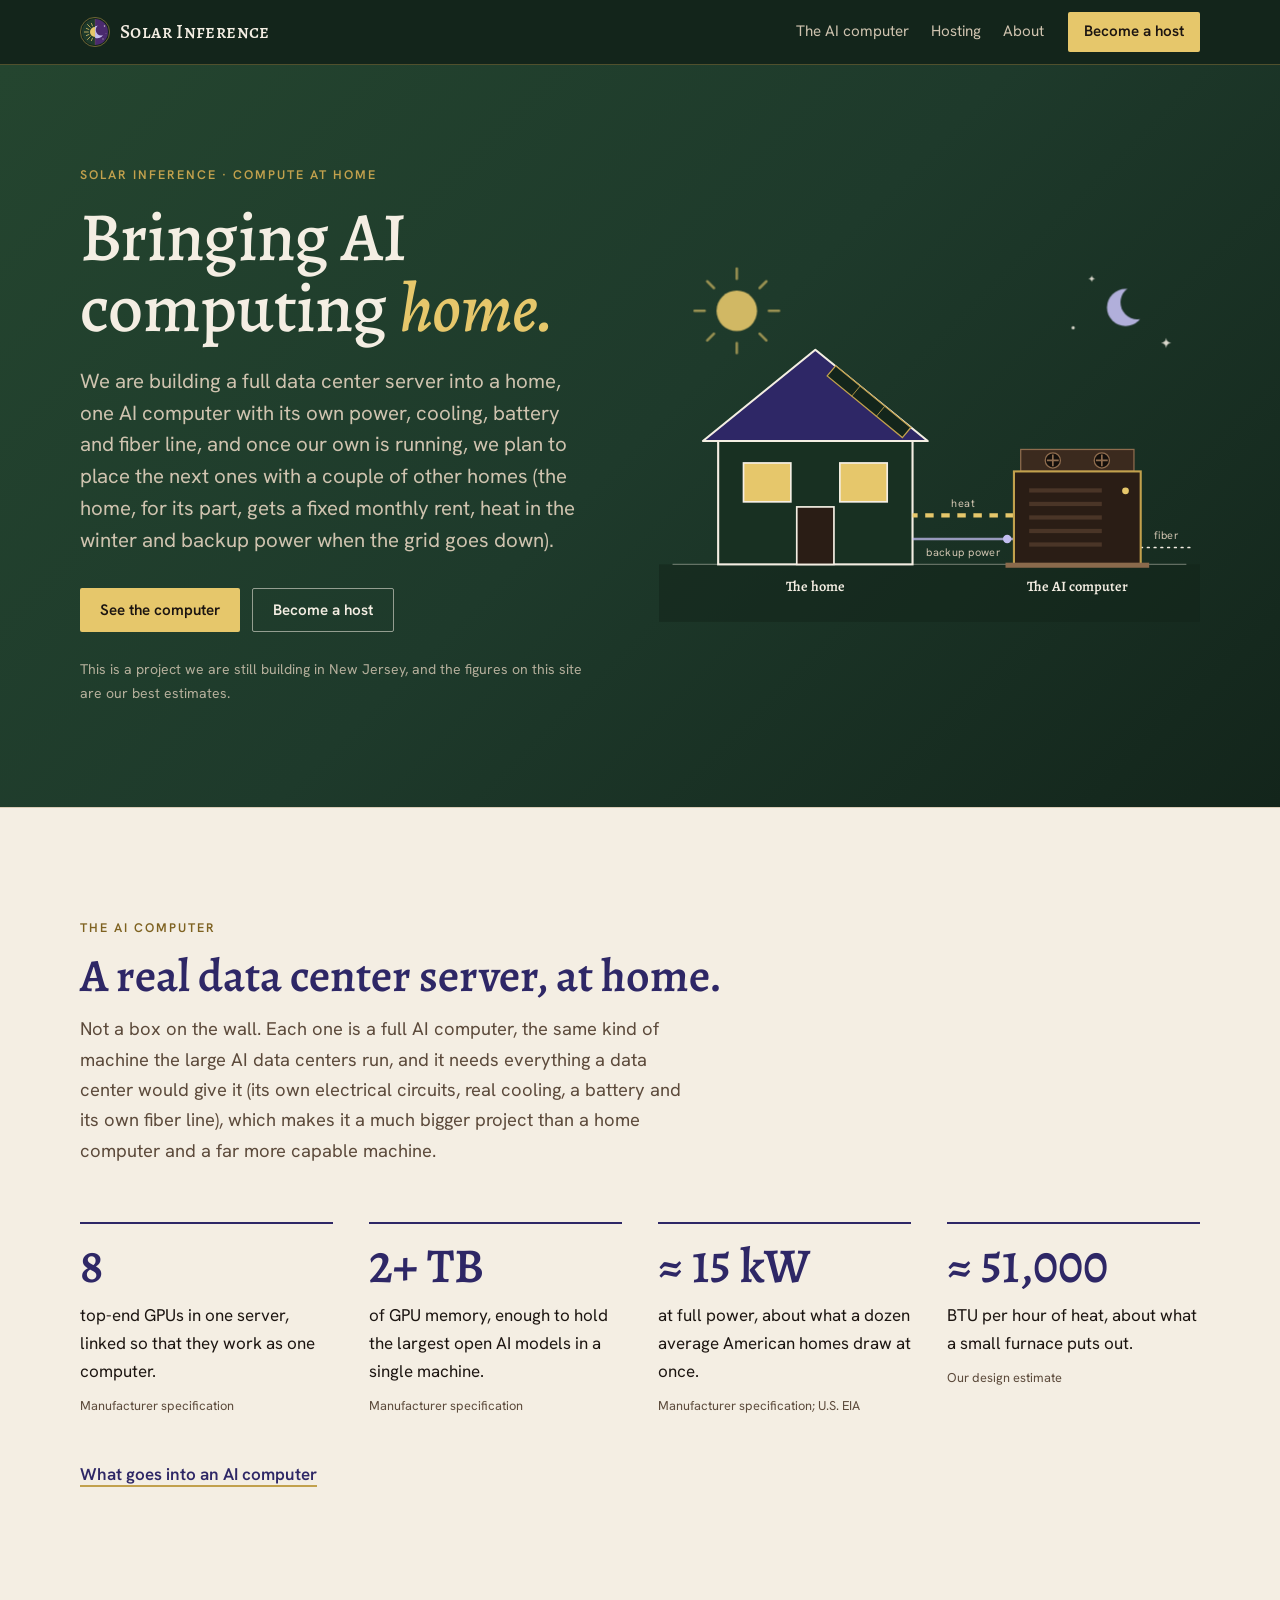
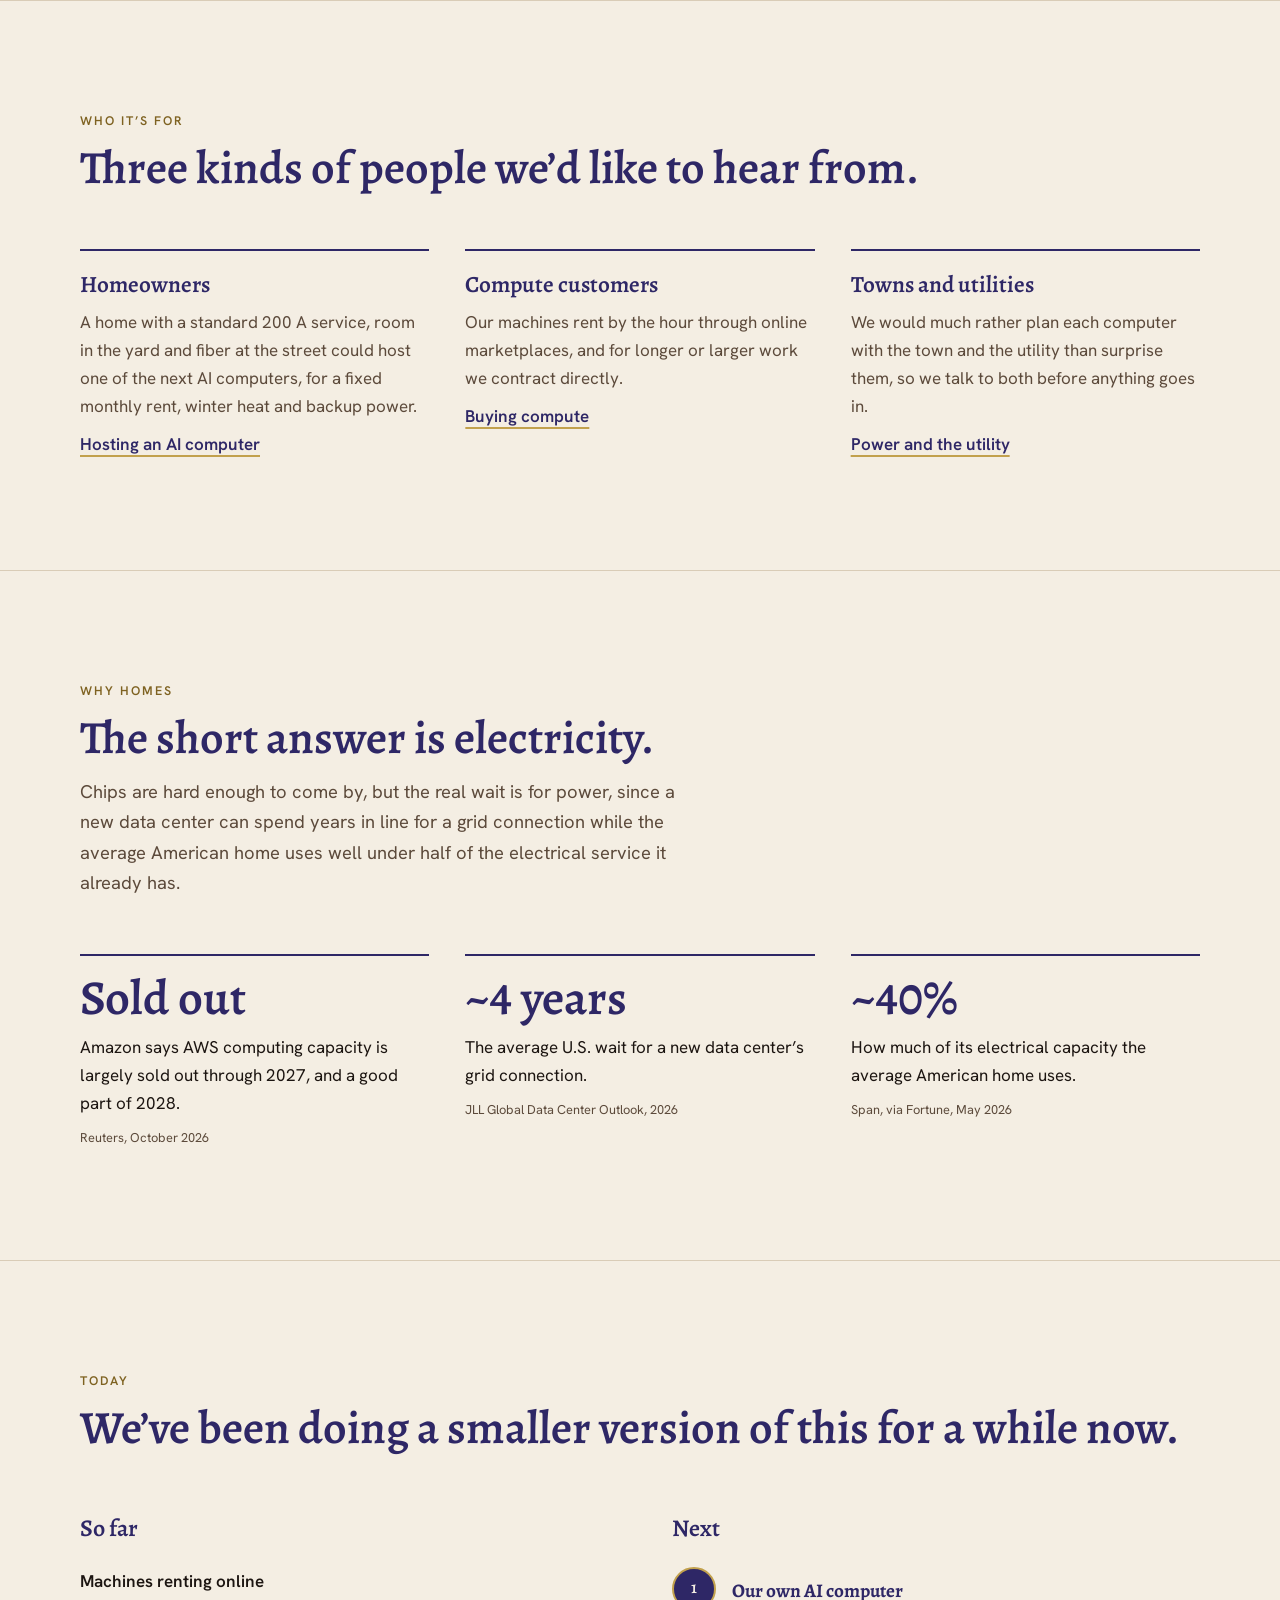
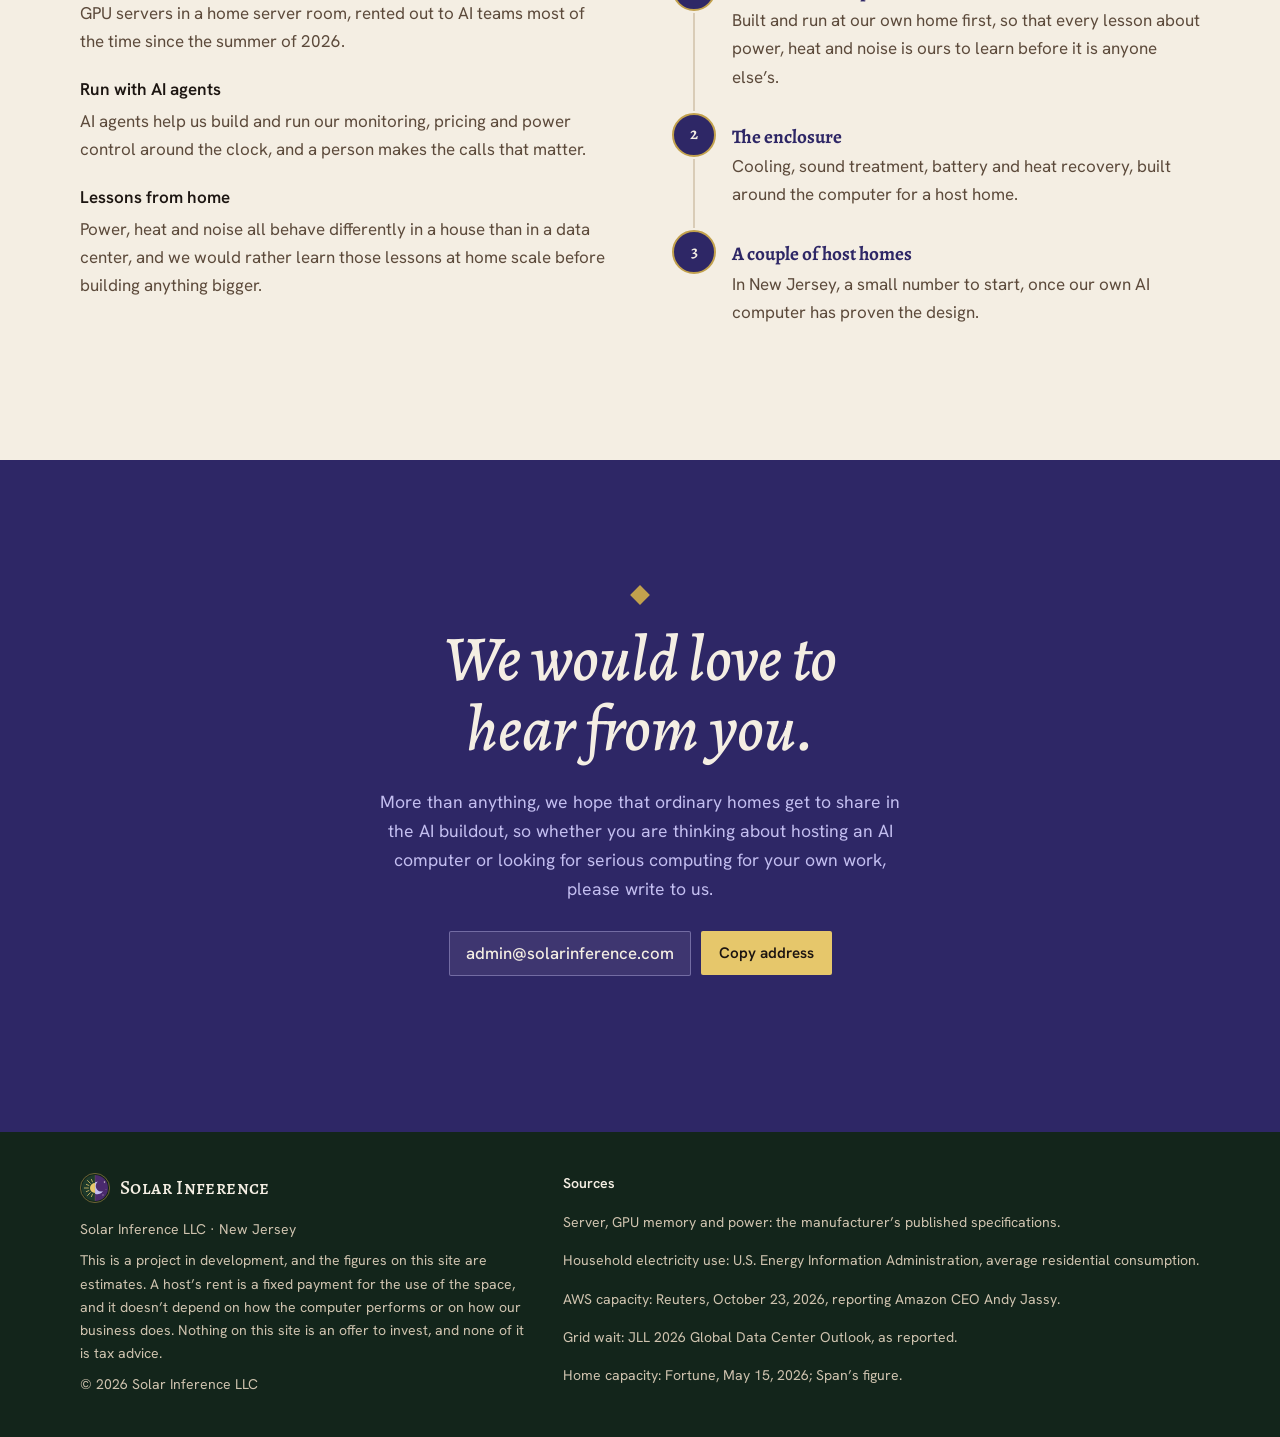
==== commit d2bb3b17: "Four pages: home, the AI computer, hosting, about Co-Authored-By: Claude Opus 5.5 <noreply@anthropic" ====
--- a/index.html
+++ b/index.html
@@ -4,284 +4,35 @@
 <meta charset="utf-8">
 <meta name="viewport" content="width=device-width,initial-scale=1,viewport-fit=cover">
 <meta name="theme-color" content="#13251B">
-<link rel="icon" href="/emblem.svg" type="image/svg+xml">
+<title>Solar Inference · Compute at Home</title>
+<meta name="description" content="Solar Inference is building full-size AI computers into homes, starting with our own, each with its own power, cooling, battery and fiber line. The host home gets fixed monthly rent, winter heat and backup power.">
+<link rel="icon" href="emblem.svg" type="image/svg+xml">
 <link rel="canonical" href="https://solarinference.com/">
 <meta property="og:type" content="website">
 <meta property="og:site_name" content="Solar Inference">
-<meta property="og:title" content="Compute at Home, for Medicine · Solar Inference">
-<meta property="og:description" content="Quiet, datacenter-class AI computers in the yards of homes with power to spare, linked into one distributed computer for drug discovery, development and clinical trials. The home gets a fixed fee, winter heat and backup power.">
+<meta property="og:title" content="Bringing AI computing home · Solar Inference">
+<meta property="og:description" content="A full-size AI computer, built into a home with its own power, cooling, battery and fiber line. Ours first, then a couple of other homes.">
 <meta property="og:url" content="https://solarinference.com/">
 <meta property="og:image" content="https://solarinference.com/og.jpg">
 <meta property="og:image:type" content="image/jpeg">
 <meta property="og:image:width" content="1200">
 <meta property="og:image:height" content="630">
-<meta property="og:image:alt" content="Solar Inference: Bringing AI computing home. A house with solar panels and a computing node in its yard, linked by heat and backup power, with a molecule traced in the stars above.">
+<meta property="og:image:alt" content="Solar Inference: Bringing AI computing home. A house with solar panels and a large AI computer in its yard, linked by heat and backup power.">
 <meta name="twitter:card" content="summary_large_image">
 <style>:root{padding-top:env(safe-area-inset-top,0px);padding-bottom:env(safe-area-inset-bottom,0px)}body{margin:0}img{max-width:100%}[hidden]{display:none!important}</style>
-<title>Solar Inference · Compute at Home, for Medicine</title>
-<meta name="description" content="Solar Inference places quiet, datacenter-class AI computers in the yards of homes with power to spare and links them into a distributed computer for drug discovery, development and clinical trials. The home gets a fixed fee, winter heat and backup power.">
 <link rel="stylesheet" href="https://fonts.googleapis.com/css2?family=Alegreya:ital,wght@0,400..800;1,400..800&family=Alegreya+SC:wght@500;700&family=Hanken+Grotesk:wght@400;500;600&display=swap">
-<style>
-/* Layout: one long night-to-day scroll. Forest opens with an animated yard scene (the page's one bold moment), ivory carries the argument in hairline columns, velvet closes. */
-:root{
-  --paper:#F4EEE3; --sheet:#FBF8F2; --well:#EAE1D2; --line:#D9CCB7; --line-strong:#8A6A4C;
-  --ink:#1C1511; --ink-2:#5C4A3B; --head:#2E2766; --gold-ink:#7E6221;
-  --forest:#1E3A2B; --forest-hi:#24452F; --forest-lo:#13251B; --velvet:#2E2766; --plum:#4A2A6E;
-  --gold:#C2A14D; --gold-bright:#E6C76B; --lav:#C3BEF0; --cream:#F4EEE3; --cream-2:#CFC3AF; --bark:#2A1D15; --on-gold:#1C1511;
-  --f-display:"Alegreya","Iowan Old Style",Georgia,serif;
-  --f-sc:"Alegreya SC",Alegreya,Georgia,serif;
-  --f-sans:"Hanken Grotesk","Segoe UI",system-ui,-apple-system,sans-serif;
-  --wrap:1120px;
-  --gutter:clamp(16px,4vw,40px);
-}
-@media (prefers-color-scheme: dark){
-  :root:not([data-theme="light"]){--paper:#140F0B;--sheet:#21170F;--well:#100C09;--line:#3E2E22;--line-strong:#8E6C4E;--ink:#F2EADD;--ink-2:#B9A894;--head:#C3BEF0;--gold-ink:#C2A14D;color-scheme:dark}
-}
-:root[data-theme="dark"]{--paper:#140F0B;--sheet:#21170F;--well:#100C09;--line:#3E2E22;--line-strong:#8E6C4E;--ink:#F2EADD;--ink-2:#B9A894;--head:#C3BEF0;--gold-ink:#C2A14D;color-scheme:dark}
-
-*,*::before,*::after{box-sizing:border-box}
-html{scroll-behavior:smooth}
-@media (prefers-reduced-motion: reduce){html{scroll-behavior:auto}}
-body{background:var(--paper);color:var(--ink);font:400 1.0625rem/1.65 var(--f-sans);-webkit-font-smoothing:antialiased}
-body::before{content:"";position:fixed;inset:0 0 auto;height:env(safe-area-inset-top,0px);z-index:30;background:var(--forest-lo)}
-h1,h2,h3{font-family:var(--f-display);text-wrap:balance;margin:0}
-p,ul,ol,dl{margin:0}
-a{color:inherit}
-:focus-visible{outline:2px solid var(--gold-bright);outline-offset:3px}
-.wrap{max-width:calc(var(--wrap) + 2 * var(--gutter));margin-inline:auto;padding-left:max(var(--gutter),env(safe-area-inset-left,0px));padding-right:max(var(--gutter),env(safe-area-inset-right,0px))}
-.eyebrow{font:600 .78rem/1.3 var(--f-sans);letter-spacing:.16em;text-transform:uppercase;color:var(--gold-ink)}
-.h2{font-weight:600;font-size:clamp(2rem,3.6vw,3rem);line-height:1.08;color:var(--head)}
-.lede{color:var(--ink-2);font-size:1.15rem;max-width:62ch}
-.sec{padding-block:clamp(64px,9vw,112px);border-top:1px solid var(--line)}
-.sec-head{display:grid;gap:14px;margin-bottom:clamp(32px,5vw,56px)}
-.wm{font-family:var(--f-sc);font-weight:500;letter-spacing:.02em}
-.lozenge-list{list-style:none;padding:0;display:grid;gap:14px}
-.lozenge-list li{position:relative;padding-left:26px}
-.lozenge-list li::before{content:"";position:absolute;left:4px;top:.62em;width:8px;height:8px;background:var(--gold);transform:rotate(45deg)}
-.num{font-variant-numeric:lining-nums tabular-nums}
-.fig b,.stat b,.steps li::before,.timeline li::before{font-variant-numeric:lining-nums}
-
-/* Top bar */
-.top{position:sticky;top:env(safe-area-inset-top,0px);z-index:20;background:var(--forest-lo);color:var(--cream);border-bottom:1px solid rgba(194,161,77,.35)}
-.top .wrap{display:flex;align-items:center;gap:24px;min-height:64px}
-.brand{display:flex;align-items:center;gap:10px;text-decoration:none;font-size:1.2rem}
-.brand svg{width:30px;height:30px;flex:none}
-.nav{display:flex;gap:22px;margin-left:auto;font-size:.95rem}
-.nav a{text-decoration:none;color:var(--cream-2)}
-.nav a:hover{color:var(--cream)}
-.btn{display:inline-flex;align-items:center;justify-content:center;min-height:44px;padding:0 20px;border-radius:2px;font:600 .95rem/1 var(--f-sans);text-decoration:none;white-space:nowrap}
-.btn-gold{background:var(--gold-bright);color:var(--on-gold)}
-.btn-gold:hover{background:#F0D58A}
-.btn-line{border:1.5px solid rgba(244,238,227,.55);color:var(--cream)}
-.btn-line:hover{border-color:var(--cream)}
-.top .btn{min-height:40px;padding:0 16px}
-@media (max-width:860px){.nav{display:none}.top .btn{margin-left:auto}}
-
-/* Hero */
-.hero{background:linear-gradient(135deg,var(--forest-hi) 0%,var(--forest) 50%,var(--forest-lo) 100%);color:var(--cream)}
-.hero .wrap{display:grid;grid-template-columns:minmax(0,1fr) minmax(0,1.05fr);gap:clamp(32px,5vw,72px);align-items:center;padding-block:clamp(56px,8vw,104px)}
-@media (max-width:900px){.hero .wrap{grid-template-columns:1fr}}
-.hero .eyebrow{color:var(--gold)}
-.hero h1{font-weight:500;font-size:clamp(2.6rem,5.4vw,4.4rem);line-height:1.03;letter-spacing:-.01em;margin-top:18px}
-.hero h1 em{font-style:italic;color:var(--gold-bright)}
-.hero .lead{font-size:clamp(1.1rem,1.6vw,1.3rem);line-height:1.55;color:var(--cream-2);margin-top:22px;max-width:46ch}
-.hero .ctas{display:flex;flex-wrap:wrap;gap:12px;margin-top:32px}
-.hero .note{margin-top:26px;font-size:.88rem;color:var(--cream-2);opacity:.85}
-.scene{width:100%;height:auto;display:block}
-.scene text{font-family:var(--f-sans);font-size:13px;fill:var(--cream-2);letter-spacing:.04em}
-.scene .lbl-strong{font-family:var(--f-display);font-size:17px;font-weight:600;fill:var(--cream);letter-spacing:0}
-.flow-heat{stroke-dasharray:10 9;animation:flow 1.4s linear infinite}
-.flow-fiber{stroke-dasharray:2 6;animation:flow-r 1.8s linear infinite}
-.dot{animation:dot 2.6s ease-in-out infinite}
-.fan{transform-box:fill-box;transform-origin:center;animation:spin 1.8s linear infinite}
-.led{animation:pulse 2.4s ease-in-out infinite}
-.glow{animation:glow 5s ease-in-out infinite}
-@keyframes flow{to{stroke-dashoffset:-19}}
-@keyframes flow-r{to{stroke-dashoffset:-16}}
-@keyframes dot{0%{transform:translateX(0);opacity:0}12%{opacity:1}88%{opacity:1}100%{transform:translateX(-112px);opacity:0}}
-@keyframes spin{to{transform:rotate(360deg)}}
-@keyframes pulse{0%,100%{opacity:1}50%{opacity:.35}}
-@keyframes glow{0%,100%{opacity:.16}50%{opacity:.34}}
-@media (prefers-reduced-motion: reduce){.scene *,.tw{animation:none!important}}
-
-/* Why now */
-.figs{display:grid;grid-template-columns:repeat(4,minmax(0,1fr));gap:clamp(20px,3vw,36px)}
-@media (max-width:900px){.figs{grid-template-columns:repeat(2,minmax(0,1fr))}}
-@media (max-width:520px){.figs{grid-template-columns:1fr}}
-.fig{border-top:2px solid var(--head);padding-top:18px;display:grid;gap:10px;align-content:start}
-.fig b{font-family:var(--f-display);font-weight:600;font-size:clamp(2.3rem,3.8vw,3.1rem);line-height:1;color:var(--head)}
-.fig .src{font-size:.8rem;color:var(--ink-2)}
-
-/* Product */
-.product{display:grid;grid-template-columns:minmax(0,.9fr) minmax(0,1.1fr);gap:clamp(32px,5vw,72px);align-items:start}
-@media (max-width:900px){.product{grid-template-columns:1fr}}
-.product .copy{display:grid;gap:18px}
-.plate{background:var(--sheet);border:1.5px solid var(--line-strong);padding:clamp(20px,3vw,32px);position:relative}
-.plate::before{content:"";position:absolute;inset:6px;border:1px solid var(--line);pointer-events:none}
-.plate-head{display:flex;justify-content:space-between;align-items:baseline;gap:12px;flex-wrap:wrap;border-bottom:1px solid var(--line-strong);padding-bottom:12px;margin-bottom:6px;position:relative}
-.plate-head .wm{font-size:1.15rem;color:var(--head)}
-.plate-head span:last-child{font-size:.78rem;letter-spacing:.14em;text-transform:uppercase;color:var(--gold-ink);font-weight:600}
-.plate dl{display:grid;grid-template-columns:minmax(0,10.5em) minmax(0,1fr);position:relative}
-.plate dt,.plate dd{padding-block:11px;border-bottom:1px solid var(--line);margin:0}
-.plate dt{font-size:.82rem;letter-spacing:.1em;text-transform:uppercase;color:var(--ink-2);font-weight:600;padding-right:12px;padding-top:13px}
-.plate dd{font-variant-numeric:tabular-nums}
-.plate dl > :nth-last-child(-n+2){border-bottom:0}
-.plate .plate-note{font-size:.82rem;color:var(--ink-2);margin-top:12px;position:relative}
-@media (max-width:520px){.plate dl{grid-template-columns:1fr}.plate dt{border-bottom:0;padding-bottom:0}}
-
-/* Mini utility */
-.util{display:grid;grid-template-columns:repeat(4,minmax(0,1fr));gap:clamp(20px,3vw,36px)}
-@media (max-width:900px){.util{grid-template-columns:repeat(2,minmax(0,1fr))}}
-@media (max-width:520px){.util{grid-template-columns:1fr}}
-.util article{border-top:1px solid var(--line-strong);padding-top:20px;display:grid;gap:10px;align-content:start}
-.util svg{width:34px;height:34px;color:var(--gold-ink)}
-.util h3{font-size:1.45rem;font-weight:600;color:var(--head);line-height:1.15}
-.util p{color:var(--ink-2)}
-.util .figure{font-family:var(--f-display);font-style:italic;font-size:1.05rem;color:var(--gold-ink)}
-
-/* Money */
-.chain{display:grid;grid-template-columns:repeat(4,minmax(0,1fr));gap:0;counter-reset:none}
-.chain > div{position:relative;padding:24px 28px 24px 24px;background:var(--sheet);border:1px solid var(--line);display:grid;gap:8px;align-content:start}
-.chain > div + div{border-left:0}
-.chain > div:not(:last-child)::after{content:"";position:absolute;right:-9px;top:50%;width:16px;height:16px;background:var(--gold);transform:translateY(-50%) rotate(45deg);z-index:1;border:3px solid var(--paper)}
-.chain h3{font-size:1.35rem;font-weight:600;color:var(--head)}
-.chain p{color:var(--ink-2);font-size:1rem}
-.chain .us{background:var(--velvet);border-color:var(--velvet)}
-.chain .us h3{color:var(--cream)} .chain .us p{color:var(--lav)}
-@media (max-width:860px){.chain{grid-template-columns:1fr}.chain > div + div{border-left:1px solid var(--line);border-top:0}.chain > div:not(:last-child)::after{right:auto;left:50%;top:auto;bottom:-9px;transform:translateX(-50%) rotate(45deg)}}
-.principles{display:grid;grid-template-columns:repeat(2,minmax(0,1fr));gap:clamp(20px,3vw,40px);margin-top:clamp(28px,4vw,44px)}
-@media (max-width:760px){.principles{grid-template-columns:1fr}}
-.principles div{display:grid;gap:8px}
-.principles h3{font-size:1.3rem;font-weight:600;color:var(--head)}
-.principles p{color:var(--ink-2)}
-
-/* Host */
-.host{display:grid;grid-template-columns:repeat(2,minmax(0,1fr));gap:clamp(20px,3vw,32px)}
-@media (max-width:760px){.host{grid-template-columns:1fr}}
-.host > div{padding:clamp(24px,3vw,36px);display:grid;gap:18px;align-content:start}
-.host h3{font-size:1.6rem;font-weight:600}
-.host .home{background:var(--sheet);border:1px solid var(--line)}
-.host .home h3{color:var(--head)}
-.host .us{background:var(--velvet);color:var(--cream);border:1.5px solid var(--gold)}
-.host .us li::before{background:var(--gold-bright)}
-
-/* Towns */
-.towns{display:grid;grid-template-columns:minmax(0,1.15fr) minmax(0,.85fr);gap:clamp(32px,5vw,72px);align-items:start}
-@media (max-width:900px){.towns{grid-template-columns:1fr}}
-.steps{list-style:none;padding:0;display:grid;gap:0;counter-reset:step}
-.steps li{counter-increment:step;display:grid;grid-template-columns:3.2rem minmax(0,1fr);gap:4px 16px;padding-block:18px;border-top:1px solid var(--line)}
-.steps li:last-child{border-bottom:1px solid var(--line)}
-.steps li::before{content:counter(step);grid-row:span 2;font-family:var(--f-display);font-weight:600;font-size:2rem;line-height:1;color:var(--gold-ink)}
-.steps h3{font-size:1.25rem;font-weight:600;color:var(--head)}
-.steps p{color:var(--ink-2)}
-.stat{display:flex;gap:28px;flex-wrap:wrap;margin-top:28px}
-.stat div{display:grid;gap:4px}
-.stat b{font-family:var(--f-display);font-weight:600;font-size:clamp(2.4rem,4vw,3.2rem);line-height:1;color:var(--head)}
-.stat span{color:var(--ink-2);font-size:.95rem;max-width:22ch}
-.utility{background:var(--well);border:1px solid var(--line);padding:clamp(24px,3vw,36px);display:grid;gap:18px}
-.utility h3{font-size:1.5rem;font-weight:600;color:var(--head)}
-.utility dl{display:grid;gap:14px}
-.utility dt{font-weight:600}
-.utility dd{margin:2px 0 0;color:var(--ink-2)}
-
-/* Others */
-.others{display:grid;grid-template-columns:repeat(3,minmax(0,1fr));gap:clamp(20px,3vw,36px)}
-@media (max-width:860px){.others{grid-template-columns:1fr}}
-.others article{border-top:1px solid var(--line-strong);padding-top:20px;display:grid;gap:8px;align-content:start}
-.others h3{font-size:1.45rem;font-weight:600;color:var(--head)}
-.others .where{font-size:.78rem;letter-spacing:.14em;text-transform:uppercase;font-weight:600;color:var(--gold-ink)}
-.others p{color:var(--ink-2)}
-.others .us{border-top:2px solid var(--gold)}
-
-/* Now */
-.now{display:grid;grid-template-columns:minmax(0,1fr) minmax(0,1fr);gap:clamp(32px,5vw,72px)}
-@media (max-width:860px){.now{grid-template-columns:1fr}}
-.now h3.sub{font-size:1.5rem;font-weight:600;color:var(--head);margin-bottom:18px}
-.built{display:grid;gap:20px}
-.built div{display:grid;gap:4px}
-.built b{font-weight:600}
-.built p{color:var(--ink-2)}
-.timeline{list-style:none;padding:0;display:grid;counter-reset:t;position:relative}
-.timeline li{counter-increment:t;position:relative;display:grid;grid-template-columns:44px minmax(0,1fr);gap:16px;padding-bottom:22px}
-.timeline li::before{content:counter(t);width:44px;height:44px;border-radius:50%;background:var(--velvet);color:var(--cream);border:2px solid var(--gold);display:grid;place-items:center;font:600 1.05rem/1 var(--f-display)}
-.timeline li:not(:last-child)::after{content:"";position:absolute;left:21px;top:46px;bottom:2px;width:2px;background:var(--line)}
-.timeline b{display:block;font-family:var(--f-display);font-size:1.2rem;color:var(--head);padding-top:8px}
-.timeline span{color:var(--ink-2)}
-
-/* Medicine */
-.tw{animation:pulse 3.2s ease-in-out infinite}
-.transit{margin:0;background:linear-gradient(135deg,var(--forest-hi) 0%,var(--forest) 55%,var(--forest-lo) 100%);border:1px solid rgba(194,161,77,.4);padding:clamp(16px,3vw,36px) clamp(12px,3vw,36px) clamp(16px,2.5vw,28px)}
-.transit ol{list-style:none;padding:0;margin:clamp(12px,2vw,20px) 0 0;display:grid;grid-template-columns:repeat(3,minmax(0,1fr));gap:16px;color:var(--cream-2);font-size:.95rem;text-align:center}
-.transit li b{display:block;font-family:var(--f-display);font-weight:600;font-size:1.2rem;color:var(--cream)}
-@media (max-width:640px){.transit ol{grid-template-columns:1fr;text-align:left}}
-.work{display:grid;grid-template-columns:repeat(3,minmax(0,1fr));gap:clamp(20px,3vw,36px);margin-top:clamp(36px,5vw,56px)}
-@media (max-width:860px){.work{grid-template-columns:1fr}}
-.work article{border-top:1px solid var(--line-strong);padding-top:20px;display:grid;gap:10px;align-content:start}
-.work svg{width:34px;height:34px;color:var(--gold-ink)}
-.work h3{font-size:1.45rem;font-weight:600;color:var(--head);line-height:1.15}
-.work p{color:var(--ink-2)}
-.why-med{margin-top:clamp(48px,7vw,80px);display:grid;gap:clamp(24px,4vw,36px)}
-.why-med h3{font-size:clamp(1.5rem,2.4vw,1.9rem);font-weight:600;color:var(--head);max-width:40ch}
-#medicine .principles div{align-content:start}
-
-/* FAQ */
-.faq{display:grid;grid-template-columns:repeat(2,minmax(0,1fr));gap:0 clamp(24px,4vw,56px)}
-@media (max-width:760px){.faq{grid-template-columns:1fr}}
-.faq details{border-top:1px solid var(--line);padding-block:4px}
-.faq summary{cursor:pointer;list-style:none;display:flex;justify-content:space-between;gap:16px;align-items:center;min-height:56px;font-family:var(--f-display);font-size:1.2rem;font-weight:600;color:var(--head)}
-.faq summary::-webkit-details-marker{display:none}
-.faq summary::after{content:"";width:9px;height:9px;flex:none;border-right:2px solid var(--gold-ink);border-bottom:2px solid var(--gold-ink);transform:rotate(45deg) translate(-2px,-2px);transition:transform .2s}
-.faq details[open] summary::after{transform:rotate(225deg)}
-.faq details p{color:var(--ink-2);padding-bottom:16px;max-width:60ch}
-
-/* Close */
-.close{background:var(--velvet);color:var(--cream);text-align:center}
-.close .wrap{padding-block:clamp(72px,10vw,128px);display:grid;justify-items:center;gap:22px}
-.close .orn{width:14px;height:14px;background:var(--gold);transform:rotate(45deg)}
-.close h2{font-weight:500;font-style:italic;font-size:clamp(2.2rem,5vw,4rem);line-height:1.1;max-width:18ch}
-.close p{color:var(--lav);max-width:52ch;font-size:1.1rem}
-.contact{display:flex;flex-wrap:wrap;gap:10px;justify-content:center;align-items:center;margin-top:6px}
-.contact code{font:500 1.05rem/1 var(--f-sans);background:rgba(244,238,227,.08);border:1px solid rgba(195,190,240,.4);padding:13px 16px;border-radius:2px;user-select:all;color:var(--cream)}
-.contact button{min-height:44px;padding:0 18px;border-radius:2px;border:0;background:var(--gold-bright);color:var(--on-gold);font:600 .95rem/1 var(--f-sans);cursor:pointer}
-.contact .msg{flex-basis:100%;font-size:.9rem;color:var(--lav);min-height:1.3em}
-
-/* Footer */
-.foot{background:var(--forest-lo);color:var(--cream-2);font-size:.88rem}
-.foot .wrap{padding-block:40px;display:grid;grid-template-columns:minmax(0,1fr) minmax(0,1.4fr);gap:28px}
-@media (max-width:760px){.foot .wrap{grid-template-columns:1fr}}
-.foot .brand{color:var(--cream)}
-.foot p + p{margin-top:8px}
-.foot .srcs{display:grid;gap:6px}
-.foot .srcs b{color:var(--cream);font-weight:600}
-</style>
+<link rel="stylesheet" href="site.css">
 </head>
 <body>
-<svg width="0" height="0" style="position:absolute" aria-hidden="true" focusable="false">
-  <defs>
-    <clipPath id="siL"><rect x="0" y="0" width="120" height="240"/></clipPath>
-    <clipPath id="siR"><rect x="120" y="0" width="120" height="240"/></clipPath>
-    <mask id="sim"><rect width="240" height="240" fill="#fff"/><circle cx="170" cy="104" r="44" fill="#000"/></mask>
-    <mask id="moonmask"><rect width="640" height="440" fill="#fff"/><circle cx="566" cy="62" r="20" fill="#000"/></mask>
-    <symbol id="si-emblem" viewBox="0 0 240 240">
-      <circle cx="120" cy="120" r="117" fill="none" stroke="#C2A14D" stroke-width="4"/>
-      <g clip-path="url(#siL)"><circle cx="120" cy="120" r="104" fill="#1E3A2B"/><circle cx="120" cy="120" r="40" fill="#E6C76B"/><path d="M99.3 70.1L91.7 51.6M81.8 81.8L60.6 60.6M70.1 99.3L51.6 91.7M66 120L36 120M70.1 140.7L51.6 148.3M81.8 158.2L60.6 179.4M99.3 169.9L91.7 188.4" stroke="#E6C76B" stroke-width="6" stroke-linecap="square"/></g>
-      <g clip-path="url(#siR)"><circle cx="120" cy="120" r="104" fill="#4A2A6E"/><circle cx="140" cy="120" r="50" fill="#C3BEF0" mask="url(#sim)"/><path d="M196 63Q196.882 71.118 205 72Q196.882 72.882 196 81Q195.118 72.882 187 72Q195.118 71.118 196 63Z" fill="#F4EEE3"/><path d="M184 170Q184.588 175.412 190 176Q184.588 176.588 184 182Q183.412 176.588 178 176Q183.412 175.412 184 170Z" fill="#F4EEE3"/><circle cx="208" cy="132" r="2.4" fill="#F4EEE3"/></g>
-      <rect x="119.25" y="14" width="1.5" height="212" fill="#C2A14D"/>
-    </symbol>
-  </defs>
-</svg>
-
 <header class="top">
   <div class="wrap">
-    <a class="brand wm" href="#top" aria-label="Solar Inference, back to top"><svg aria-hidden="true"><use href="#si-emblem"/></svg>Solar Inference</a>
-    <nav class="nav" aria-label="Sections">
-      <a href="#how">How it works</a>
-      <a href="#medicine">Medicine</a>
-      <a href="#home">For homes</a>
-      <a href="#towns">Towns</a>
-      <a href="#faq">Questions</a>
+    <a class="brand wm" href="./" aria-current="page"><img src="emblem.svg" alt="" width="30" height="30">Solar Inference</a>
+    <nav class="nav" aria-label="Pages">
+      <a href="node.html">The AI computer</a>
+      <a href="host.html">Hosting</a>
+      <a href="about.html">About</a>
     </nav>
-    <a class="btn btn-gold" href="#host">Host a node</a>
+    <a class="btn btn-gold" href="host.html">Become a host</a>
   </div>
 </header>
 
@@ -289,16 +40,17 @@
 <section class="hero" aria-labelledby="hero-title">
   <div class="wrap">
     <div>
-      <p class="eyebrow">Solar Inference · Compute at home, for medicine</p>
+      <p class="eyebrow">Solar Inference · Compute at home</p>
       <h1 id="hero-title">Bringing AI computing <em>home.</em></h1>
-      <p class="lead">We put quiet, datacenter-class AI computers in the back yards of homes with power to spare, and together those homes become a distributed computer for discovering and developing new medicines (the home, for its part, gets a fixed monthly fee, heat in the winter and backup power when the grid goes down).</p>
+      <p class="lead">We are building a full data center server into a home, one AI computer with its own power, cooling, battery and fiber line, and once our own is running, we plan to place the next ones with a couple of other homes (the home, for its part, gets a fixed monthly rent, heat in the winter and backup power when the grid goes down).</p>
       <div class="ctas">
-        <a class="btn btn-gold" href="#medicine">See the work</a>
-        <a class="btn btn-line" href="#host">Host a node</a>
+        <a class="btn btn-gold" href="node.html">See the computer</a>
+        <a class="btn btn-line" href="host.html">Become a host</a>
       </div>
-      <p class="note">This is a concept we are still developing in New Jersey, and the figures on this page are our best estimates.</p>
-    </div>
-    <svg class="scene" viewBox="0 0 640 440" role="img" aria-label="A house with solar panels and, beside it in the yard, a compact computing enclosure. Heat flows from the enclosure into the house, backup power runs along a second line, and a fiber line leaves to the street. Above the house, stars trace the shape of a molecule, linked to the node.">
+      <p class="note">This is a project we are still building in New Jersey, and the figures on this site are our best estimates.</p>
+    </div>
+    <svg class="scene" viewBox="0 0 640 440" role="img" aria-label="A house with solar panels and, beside it in the yard, a large computing enclosure. Heat flows from the enclosure into the house, backup power runs along a second line, and a fiber line leaves to the street.">
+      <defs><mask id="moonmask"><rect width="640" height="440" fill="#fff"/><circle cx="566" cy="62" r="20" fill="#000"/></mask></defs>
       <g opacity=".9">
         <circle cx="92" cy="72" r="24" fill="#E6C76B"/>
         <path d="M92 34v-12M92 122v-12M54 72h-12M142 72h-12M65 45l-8-8M127 107l-8-8M65 99l-8 8M127 37l-8 8" stroke="#E6C76B" stroke-width="3" stroke-linecap="round" opacity=".7"/>
@@ -306,14 +58,6 @@
         <path d="M600 104q.6 5.4 6 6q-5.4.6-6 6q-.6-5.4-6-6q5.4-.6 6-6z" fill="#F4EEE3"/>
         <path d="M512 30q.4 3.6 4 4q-3.6.4-4 4q-.4-3.6-4-4q3.6-.4 4-4z" fill="#F4EEE3"/>
         <circle cx="490" cy="92" r="1.8" fill="#F4EEE3"/>
-      </g>
-      <g class="mol" aria-hidden="true">
-        <path d="M356 92C420 130 495 170 495 236" class="flow-fiber" stroke="#C3BEF0" stroke-width="2" fill="none" stroke-linecap="round" opacity=".7"/>
-        <path d="M300 58L313.9 66L313.9 82L300 90L286.1 82L286.1 66ZM313.9 66L327.7 58L341.6 66L341.6 82L327.7 90L313.9 82M286.1 66L272.2 58M327.7 58L327.7 42M341.6 82L355.5 90M300 90L300 106" stroke="#F4EEE3" stroke-opacity=".5" stroke-width="1.3" fill="none"/>
-        <circle cx="300" cy="74" r="8" fill="none" stroke="#F4EEE3" stroke-opacity=".3" stroke-width="1"/>
-        <circle class="tw" cx="300" cy="58" r="2.2" fill="#F4EEE3"/><circle cx="313.9" cy="66" r="2.2" fill="#F4EEE3"/><circle class="tw" cx="313.9" cy="82" r="2.2" fill="#F4EEE3" style="animation-delay:-1.1s"/><circle cx="300" cy="90" r="2.2" fill="#F4EEE3"/><circle cx="286.1" cy="82" r="2.2" fill="#F4EEE3"/><circle cx="286.1" cy="66" r="2.2" fill="#F4EEE3"/>
-        <circle cx="327.7" cy="58" r="2.2" fill="#F4EEE3"/><circle class="tw" cx="341.6" cy="66" r="2.2" fill="#F4EEE3" style="animation-delay:-2s"/><circle cx="341.6" cy="82" r="2.2" fill="#F4EEE3"/><circle cx="327.7" cy="90" r="2.2" fill="#F4EEE3"/>
-        <circle cx="272.2" cy="58" r="2.2" fill="#F4EEE3"/><circle class="tw" cx="327.7" cy="42" r="3.2" fill="#E6C76B" style="animation-delay:-.6s"/><circle cx="355.5" cy="90" r="3.2" fill="#E6C76B"/><circle cx="300" cy="106" r="3.2" fill="#E6C76B"/>
       </g>
       <rect x="0" y="372" width="640" height="68" fill="#13251B" opacity=".55"/>
       <path d="M16 372H624" stroke="#F4EEE3" stroke-opacity=".35" stroke-width="1.5"/>
@@ -345,259 +89,53 @@
       <text x="360" y="362" text-anchor="middle">backup power</text>
       <text x="600" y="342" text-anchor="middle">fiber</text>
       <text class="lbl-strong" x="185" y="404" text-anchor="middle">The home</text>
-      <text class="lbl-strong" x="495" y="404" text-anchor="middle">The node</text>
+      <text class="lbl-strong" x="495" y="404" text-anchor="middle">The AI computer</text>
     </svg>
   </div>
 </section>
 
+<section class="sec" id="node" aria-labelledby="node-title">
+  <div class="wrap">
+    <div class="sec-head">
+      <p class="eyebrow">The AI computer</p>
+      <h2 class="h2" id="node-title">A real data center server, at home.</h2>
+      <p class="lede">Not a box on the wall. Each one is a full AI computer, the same kind of machine the large AI data centers run, and it needs everything a data center would give it (its own electrical circuits, real cooling, a battery and its own fiber line), which makes it a much bigger project than a home computer and a far more capable machine.</p>
+    </div>
+    <div class="figs">
+      <div class="fig"><b class="num">8</b><p>top-end GPUs in one server, linked so that they work as one computer.</p><p class="src">Manufacturer specification</p></div>
+      <div class="fig"><b class="num">2+ TB</b><p>of GPU memory, enough to hold the largest open AI models in a single machine.</p><p class="src">Manufacturer specification</p></div>
+      <div class="fig"><b class="num">≈ 15 kW</b><p>at full power, about what a dozen average American homes draw at once.</p><p class="src">Manufacturer specification; U.S. EIA</p></div>
+      <div class="fig"><b class="num">≈ 51,000</b><p>BTU per hour of heat, about what a small furnace puts out.</p><p class="src">Our design estimate</p></div>
+    </div>
+    <p class="more"><a href="node.html">What goes into an AI computer</a></p>
+  </div>
+</section>
+
+<section class="sec" id="who" aria-labelledby="who-title">
+  <div class="wrap">
+    <div class="sec-head">
+      <p class="eyebrow">Who it’s for</p>
+      <h2 class="h2" id="who-title">Three kinds of people we’d like to hear from.</h2>
+    </div>
+    <div class="doors">
+      <article><h3>Homeowners</h3><p>A home with a standard 200 A service, room in the yard and fiber at the street could host one of the next AI computers, for a fixed monthly rent, winter heat and backup power.</p><p><a href="host.html">Hosting an AI computer</a></p></article>
+      <article><h3>Compute customers</h3><p>Our machines rent by the hour through online marketplaces, and for longer or larger work we contract directly.</p><p><a href="about.html#compute">Buying compute</a></p></article>
+      <article><h3>Towns and utilities</h3><p>We would much rather plan each computer with the town and the utility than surprise them, so we talk to both before anything goes in.</p><p><a href="node.html#power">Power and the utility</a></p></article>
+    </div>
+  </div>
+</section>
+
 <section class="sec" id="why" aria-labelledby="why-title">
   <div class="wrap">
     <div class="sec-head">
-      <p class="eyebrow">Why now</p>
+      <p class="eyebrow">Why homes</p>
       <h2 class="h2" id="why-title">The short answer is electricity.</h2>
-      <p class="lede">Chips are hard enough to come by, but the real wait is for power, since a new datacenter can spend years in line for a grid connection while the average American home uses well under half of the electrical service it already has.</p>
-    </div>
-    <div class="figs">
+      <p class="lede">Chips are hard enough to come by, but the real wait is for power, since a new data center can spend years in line for a grid connection while the average American home uses well under half of the electrical service it already has.</p>
+    </div>
+    <div class="figs three">
       <div class="fig"><b>Sold out</b><p>Amazon says AWS computing capacity is largely sold out through 2027, and a good part of 2028.</p><p class="src">Reuters, October 2026</p></div>
-      <div class="fig"><b class="num">$9.70</b><p>The median rental price for one NVIDIA B300 GPU-hour on October 25, up 12% in 90 days.</p><p class="src">GetDeploying, October 2026</p></div>
-      <div class="fig"><b>~4 years</b><p>The average U.S. wait for a new datacenter’s grid connection.</p><p class="src">JLL Global Data Center Outlook, 2026</p></div>
+      <div class="fig"><b>~4 years</b><p>The average U.S. wait for a new data center’s grid connection.</p><p class="src">JLL Global Data Center Outlook, 2026</p></div>
       <div class="fig"><b class="num">~40%</b><p>How much of its electrical capacity the average American home uses.</p><p class="src">Span, via Fortune, May 2026</p></div>
-    </div>
-  </div>
-</section>
-
-<section class="sec" id="medicine" aria-labelledby="med-title">
-  <div class="wrap">
-    <div class="sec-head">
-      <p class="eyebrow">The work</p>
-      <h2 class="h2" id="med-title">Together, the homes become a computer for medicine.</h2>
-      <p class="lede">One node is useful on its own, but the real promise is in many of them working together, and some of the most valuable work a distributed computer can do is in the discovery and development of new medicines, since so much of it splits naturally into thousands of independent pieces (which is exactly what a network of homes is good at).</p>
-    </div>
-    <figure class="transit" aria-label="One home with a node, then a row of homes whose nodes share one fiber line, and that line running to a glowing molecule.">
-      <svg class="scene" viewBox="0 0 1080 300" aria-hidden="true">
-        <defs>
-          <radialGradient id="mhalo"><stop offset="0" stop-color="#E6C76B" stop-opacity=".7"/><stop offset="1" stop-color="#E6C76B" stop-opacity="0"/></radialGradient>
-          <symbol id="hn" viewBox="0 0 120 80">
-            <rect x="8" y="40" width="58" height="38" fill="#183022" stroke="#F4EEE3" stroke-width="2"/>
-            <polygon points="2,42 37,14 72,42" fill="#2E2766" stroke="#F4EEE3" stroke-width="2" stroke-linejoin="round"/>
-            <polygon points="42,19 64,37 61,40 39,22" fill="#13251B" stroke="#C2A14D" stroke-width="1"/>
-            <rect x="17" y="50" width="14" height="12" fill="#E6C76B" opacity=".85"/>
-            <rect x="43" y="50" width="14" height="12" fill="#E6C76B" opacity=".85"/>
-            <rect x="31" y="62" width="10" height="16" fill="#2A1D15"/>
-            <path d="M84 64H66" stroke="#E6C76B" stroke-width="2" stroke-dasharray="3 3"/>
-            <rect x="86" y="44" width="26" height="6" fill="#3B2A1E" stroke="#8E6C4E" stroke-width="1"/>
-            <rect x="84" y="50" width="30" height="28" fill="#2A1D15" stroke="#C2A14D" stroke-width="1.6"/>
-            <path d="M89 60h14M89 66h14M89 72h14" stroke="#4A3527" stroke-width="2"/>
-            <circle cx="108" cy="56" r="1.8" fill="#E6C76B"/>
-          </symbol>
-        </defs>
-        <g fill="#F4EEE3" opacity=".8"><circle cx="120" cy="44" r="1.6"/><circle cx="330" cy="62" r="1.4"/><circle cx="560" cy="36" r="1.8"/><circle cx="760" cy="70" r="1.4"/><circle cx="690" cy="26" r="1.6"/><circle cx="1040" cy="40" r="1.6"/></g>
-        <path d="M20 286H1060" stroke="#F4EEE3" stroke-opacity=".3" stroke-width="1.5"/>
-        <circle class="glow" cx="960" cy="150" r="130" fill="url(#mhalo)"/>
-        <path class="flow-fiber" d="M238 218V116H871" stroke="#E6C76B" stroke-width="3" fill="none" stroke-linecap="round"/>
-        <path class="flow-fiber" d="M439 257V116M534 257V116M629 257V116M724 257V116" stroke="#C3BEF0" stroke-width="2" fill="none" stroke-linecap="round"/>
-        <use href="#hn" x="40" y="130" width="240" height="160"/>
-        <use href="#hn" x="360" y="222" width="96" height="64"/>
-        <use href="#hn" x="455" y="222" width="96" height="64"/>
-        <use href="#hn" x="550" y="222" width="96" height="64"/>
-        <use href="#hn" x="645" y="222" width="96" height="64"/>
-        <path d="M930 116L959.4 133L959.4 167L930 184L900.6 167L900.6 133ZM959.4 133L988.9 116L1018.3 133L1018.3 167L988.9 184L959.4 167M900.6 133L871 116M988.9 116L988.9 82M1018.3 133L1047.7 116M1018.3 167L1047.7 184M930 184L930 218L900.6 235" stroke="#F4EEE3" stroke-opacity=".6" stroke-width="2.4" fill="none" stroke-linejoin="round"/>
-        <circle cx="930" cy="150" r="19" fill="none" stroke="#F4EEE3" stroke-opacity=".35" stroke-width="1.6"/>
-        <g fill="#F4EEE3"><circle cx="930" cy="116" r="4.5"/><circle cx="959.4" cy="133" r="4.5"/><circle cx="959.4" cy="167" r="4.5"/><circle cx="930" cy="184" r="4.5"/><circle cx="900.6" cy="167" r="4.5"/><circle cx="900.6" cy="133" r="4.5"/><circle cx="1018.3" cy="133" r="4.5"/><circle cx="1018.3" cy="167" r="4.5"/><circle cx="988.9" cy="184" r="4.5"/><circle cx="1047.7" cy="116" r="4.5"/><circle cx="900.6" cy="235" r="4.5"/></g>
-        <circle class="tw" cx="871" cy="116" r="6.5" fill="#E6C76B"/><circle class="tw" cx="988.9" cy="82" r="6.5" fill="#E6C76B" style="animation-delay:-1.2s"/><circle class="tw" cx="988.9" cy="116" r="6.5" fill="#E6C76B" style="animation-delay:-2.1s"/><circle class="tw" cx="1047.7" cy="184" r="6.5" fill="#E6C76B" style="animation-delay:-.7s"/><circle cx="930" cy="218" r="6.5" fill="#E6C76B"/>
-      </svg>
-      <figcaption>
-        <ol>
-          <li><b>One home</b>One node in one back yard.</li>
-          <li><b>A network of homes</b>Many nodes, working as one computer.</li>
-          <li><b>Medicine</b>Discovery, development and clinical trials.</li>
-        </ol>
-      </figcaption>
-    </figure>
-    <div class="work">
-      <article>
-        <svg viewBox="0 0 32 32" fill="none" stroke="currentColor" stroke-width="1.8" aria-hidden="true"><path d="M13 6l7 4v8l-7 4-7-4v-8z"/><path d="M20 10l6-3M13 22v6M20 18l6 3"/><circle cx="26" cy="7" r="1.6"/><circle cx="26" cy="21" r="1.6"/></svg>
-        <h3>Discovery</h3>
-        <p>Predicting the shapes of proteins, screening billions of candidate molecules against a target and simulating how a drug actually binds, all of which breaks into small, independent jobs that can run in a thousand back yards at once.</p>
-      </article>
-      <article>
-        <svg viewBox="0 0 32 32" fill="none" stroke="currentColor" stroke-width="1.8" aria-hidden="true"><path d="M4 27h24M4 27V5"/><path d="M5 24c4 0 5-15 9-15s5 11 8 11 4-4 6-4"/></svg>
-        <h3>Development</h3>
-        <p>Modeling how a drug moves through the body and simulating a trial’s design before the first patient enrolls, which is work the FDA has begun to welcome (it now accepts computer models in place of some animal testing).</p>
-      </article>
-      <article>
-        <svg viewBox="0 0 32 32" fill="none" stroke="currentColor" stroke-width="1.8" aria-hidden="true"><rect x="6" y="6" width="20" height="23"/><path d="M12 4h8v4h-8z"/><path d="M10 15l2 2 4-4M10 23l2 2 4-4M19 15h4M19 23h4"/></svg>
-        <h3>Clinical trials</h3>
-        <p>Running private AI models on the paperwork and logistics that slow every trial (protocols, site selection, enrollment forecasts and reports), on hardware that can keep a sponsor’s data encrypted even while it computes.</p>
-      </article>
-    </div>
-    <div class="why-med">
-      <h3>Why medicine? Because that is where computing can do the most good.</h3>
-      <div class="figs">
-        <div class="fig"><b class="num">~90%</b><p>of drug candidates that enter human trials never reach approval.</p><p class="src">Sun et al., Acta Pharmaceutica Sinica B, 2022</p></div>
-        <div class="fig"><b class="num">10–15 years</b><p>from discovery to an approved medicine, on average.</p><p class="src">PhRMA</p></div>
-        <div class="fig"><b class="num">1 exaflop</b><p>first passed in 2020 by Folding@home, on volunteers’ home computers studying the coronavirus.</p><p class="src">Folding@home, via TechCrunch, March 2020</p></div>
-        <div class="fig"><b class="num">2024</b><p>The Nobel Prize in Chemistry went to computational protein design and structure prediction.</p><p class="src">nobelprize.org</p></div>
-      </div>
-    </div>
-    <div class="principles">
-      <div><h3>We start with public data.</h3><p>The first work on the network uses public information (chemical libraries, protein structures and simulations), and anything that touches patient data waits until we can meet the safeguards that trial sponsors and regulators require, which the newest GPUs make far more realistic, since they can keep data encrypted even while they compute on it.</p></div>
-      <div><h3>Our part is the computing.</h3><p>We have no plans to develop medicines of our own, since what we bring is the computing (and, over time, the AI tools that run on it) for the scientists and companies who do that hard work.</p></div>
-    </div>
-  </div>
-</section>
-
-<section class="sec" id="how" aria-labelledby="how-title">
-  <div class="wrap product">
-    <div class="copy">
-      <p class="eyebrow">The node</p>
-      <h2 class="h2" id="how-title">About the size of an air conditioner (and a lot more interesting).</h2>
-      <p class="lede">Each node is a single datacenter-class server (eight NVIDIA B300 GPUs) sealed inside a cooled enclosure that sits in the yard much the way an AC condenser does. We own it, install it, insure it and run it remotely, and scientists and AI teams rent its computing, by the hour through online marketplaces or under longer contracts (more and more of it, we expect, for drug discovery and development).</p>
-      <p class="lede">It has its own meter and its own fiber line, so it never touches the home’s network or the household’s electric bill.</p>
-    </div>
-    <div class="plate" role="group" aria-labelledby="plate-title">
-      <div class="plate-head"><span class="wm" id="plate-title">Solar Inference home node</span><span>Design targets</span></div>
-      <dl>
-        <dt>Compute</dt><dd>8 × NVIDIA B300 GPUs in one server</dd>
-        <dt>Power</dt><dd>Up to ≈ 15 kW, throttled to what the house isn’t using</dd>
-        <dt>Heat output</dt><dd>≈ 51,000 BTU/h, about a small furnace</dd>
-        <dt>Cooling</dt><dd>Sealed liquid loop and a quiet outdoor cooler</dd>
-        <dt>Backup</dt><dd>A battery bank that carries the house in an outage</dd>
-        <dt>Network</dt><dd>Its own business fiber line</dd>
-        <dt>Noise</dt><dd>Under 50 dBA at the property line at night</dd>
-        <dt>Size</dt><dd>About an air-conditioning condenser</dd>
-        <dt>Operation</dt><dd>Remote monitoring, pricing and power control, 24/7</dd>
-      </dl>
-      <p class="plate-note">These are design targets for the first enclosure, which we are still building.</p>
-    </div>
-  </div>
-</section>
-
-<section class="sec" id="home" aria-labelledby="home-title">
-  <div class="wrap">
-    <div class="sec-head">
-      <p class="eyebrow">For the home</p>
-      <h2 class="h2" id="home-title">It starts to feel like a mini utility.</h2>
-      <p class="lede">We wanted the node to earn its keep for the house as well as for us, and between the monthly fee, the heat and the battery, the home ends up with a great deal more than a box in the yard.</p>
-    </div>
-    <div class="util">
-      <article>
-        <svg viewBox="0 0 32 32" fill="none" stroke="currentColor" stroke-width="1.8" aria-hidden="true"><rect x="4" y="7" width="24" height="20"/><path d="M4 13h24M10 4v6M22 4v6"/><path d="M11 19h4M11 23h8"/></svg>
-        <h3>A fixed fee, all year</h3>
-        <p>We pay the same fee every month for the use of the space, whether the computer is busy or sitting idle (the rental risk is ours to carry).</p>
-      </article>
-      <article>
-        <svg viewBox="0 0 32 32" fill="none" stroke="currentColor" stroke-width="1.8" aria-hidden="true"><path d="M9 27c-3-4 3-7 0-11s3-7 0-11M16 27c-3-4 3-7 0-11s3-7 0-11M23 27c-3-4 3-7 0-11s3-7 0-11"/></svg>
-        <h3>Warmth in winter</h3>
-        <p>The node gives off up to 15 kW of heat around the clock, roughly what a small furnace puts out, and piped into the house it can carry much of the winter heating.</p>
-      </article>
-      <article>
-        <svg viewBox="0 0 32 32" fill="none" stroke="currentColor" stroke-width="1.8" aria-hidden="true"><rect x="4" y="9" width="22" height="14"/><path d="M26 13h2v6h-2"/><path d="M16 11l-4 6h5l-3 5"/></svg>
-        <h3>Power when the grid is down</h3>
-        <p>A battery bank in the enclosure backs up the house, and when the grid goes down the computer shuts itself off first so that the house gets the power.</p>
-      </article>
-      <article>
-        <svg viewBox="0 0 32 32" fill="none" stroke="currentColor" stroke-width="1.8" aria-hidden="true"><circle cx="16" cy="13" r="5"/><path d="M16 3v3M16 20v3M6 13h3M23 13h3M9 6l2 2M21 18l2 2M9 20l2-2M21 8l2-2"/><path d="M5 29l4-5h14l4 5z"/></svg>
-        <h3>A good partner for solar</h3>
-        <p>For homes with solar, the node runs on the panels while the sun is up, and it may qualify for clean-energy incentives that a household can’t claim on its own.</p>
-      </article>
-    </div>
-  </div>
-</section>
-
-<section class="sec" id="money" aria-labelledby="money-title">
-  <div class="wrap">
-    <div class="sec-head">
-      <p class="eyebrow">How it pays</p>
-      <h2 class="h2" id="money-title">Following the money.</h2>
-    </div>
-    <div class="chain">
-      <div><h3>Renters</h3><p>AI teams and drug-discovery scientists rent computing by the hour or by contract.</p></div>
-      <div><h3>Marketplaces</h3><p>Match renters to machines and keep a share of each hour, while larger research customers contract with us directly.</p></div>
-      <div class="us"><h3>Solar Inference</h3><p>Owns and runs the node, and pays for the hardware, power, internet, insurance and upkeep.</p></div>
-      <div><h3>The host home</h3><p>A fixed monthly fee, winter heat and backup power.</p></div>
-    </div>
-    <div class="principles">
-      <div><h3>The host’s fee never moves.</h3><p>It doesn’t rise or fall with rentals, and that is deliberate. GPU rental prices can swing, and we think that risk is ours to carry, since the family only agreed to host a box in the yard.</p></div>
-      <div><h3>One large node per site.</h3><p>Every site comes with fixed costs (its own internet line, insurance, installation and a few visits a year), and the truth is that only a datacenter-class node earns enough to carry them, which is why we don’t put small machines in people’s yards.</p></div>
-    </div>
-  </div>
-</section>
-
-<section class="sec" id="host" aria-labelledby="host-title">
-  <div class="wrap">
-    <div class="sec-head">
-      <p class="eyebrow">Hosting a node</p>
-      <h2 class="h2" id="host-title">Hosting asks very little of the home.</h2>
-    </div>
-    <div class="host">
-      <div class="home">
-        <h3>The home brings</h3>
-        <ul class="lozenge-list">
-          <li>A standard 200 A service that the node shares through smart power throttling</li>
-          <li>A level spot in the yard, back from the property line</li>
-          <li>Fiber internet available at the street</li>
-          <li>An owner who can sign a multi-year agreement</li>
-          <li>A yes from the home’s insurer, with our paperwork</li>
-        </ul>
-      </div>
-      <div class="us">
-        <h3>We handle</h3>
-        <ul class="lozenge-list">
-          <li>Zoning and permits, town by town</li>
-          <li>The utility: metering, transformers and peak-time limits</li>
-          <li>Design, installation and insurance</li>
-          <li>Monitoring and repairs, with a few visits a year</li>
-          <li>Removal within days if the home is sold</li>
-        </ul>
-      </div>
-    </div>
-  </div>
-</section>
-
-<section class="sec" id="towns" aria-labelledby="towns-title">
-  <div class="wrap towns">
-    <div>
-      <div class="sec-head">
-        <p class="eyebrow">Permission</p>
-        <h2 class="h2" id="towns-title">We work it out town by town.</h2>
-        <p class="lede">Most town codes were written long before anyone imagined a computer in the back yard, so we take on the zoning question ourselves, one town at a time, much the way the early solar companies did.</p>
-      </div>
-      <ol class="steps">
-        <li><h3>Read the code</h3><p>Home-business rules, accessory equipment, and any data-center definition or ban.</p></li>
-        <li><h3>Ask for a ruling</h3><p>That the unit is accessory equipment, like a generator or an AC condenser.</p></li>
-        <li><h3>Meet the standards</h3><p>Setbacks, screening, permits, and the night noise limit at the property line.</p></li>
-        <li><h3>Write the rule</h3><p>Work with the town on a simple standard for home compute, as towns did for solar.</p></li>
-      </ol>
-      <div class="stat">
-        <div><b class="num">564</b><span>towns in New Jersey</span></div>
-        <div><b>~3 dozen</b><span>have banned data centers. Most have no rule either way.</span></div>
-      </div>
-    </div>
-    <aside class="utility" aria-labelledby="util-title">
-      <h3 id="util-title">Working with the utility</h3>
-      <p>A node is a large, steady load that the utility can see and control, and we would much rather plan each one with the utility than surprise them.</p>
-      <dl>
-        <div><dt>Service</dt><dd>Smart throttling fits the node within the home’s existing service, and we check room on the street’s transformer.</dd></div>
-        <div><dt>Metering</dt><dd>Its own meter, so the power it uses is billed to us and never to the household.</dd></div>
-        <div><dt>Peak hours</dt><dd>The node turns down when the grid is strained, and the battery can help carry the house.</dd></div>
-        <div><dt>Planning</dt><dd>We tell the utility where nodes go, so neighborhoods are ready before they arrive.</dd></div>
-      </dl>
-    </aside>
-  </div>
-</section>
-
-<section class="sec" id="field" aria-labelledby="field-title">
-  <div class="wrap">
-    <div class="sec-head">
-      <p class="eyebrow">The field</p>
-      <h2 class="h2" id="field-title">Some very large companies see the same opportunity.</h2>
-      <p class="lede">Without a doubt, the idea is in the air, and some of the companies betting that homes have power to spare are a great deal bigger than we are.</p>
-    </div>
-    <div class="others">
-      <article><h3>Span, with Nvidia and PulteGroup</h3><p class="where">California</p><p>Liquid-cooled compute nodes about the size of an air-conditioning unit, outside new homes. Prototypes running since May 2026.</p></article>
-      <article><h3>Heata</h3><p class="where">United Kingdom</p><p>Servers on home hot-water tanks. The computing heats the water, so the household gets free hot water. About 100 homes so far.</p></article>
-      <article class="us"><h3>Solar Inference</h3><p class="where">New Jersey</p><p>We already rent datacenter-grade GPUs online from a home server room, and the next steps are one large node of our own and then host homes in existing neighborhoods.</p></article>
     </div>
   </div>
 </section>
@@ -613,56 +151,27 @@
         <h3 class="sub">So far</h3>
         <div class="built">
           <div><b>Machines renting online</b><p>GPU servers in a home server room, rented out to AI teams most of the time since the summer of 2026.</p></div>
-          <div><b>Software that runs itself</b><p>We wrote our own monitoring, pricing and power control, and it runs around the clock without anyone at the keyboard.</p></div>
-          <div><b>Lessons from home</b><p>Power, heat and noise all behave differently in a house than in a datacenter, and we would rather learn those lessons at home scale before building anything bigger.</p></div>
+          <div><b>Run with AI agents</b><p>AI agents help us build and run our monitoring, pricing and power control around the clock, and a person makes the calls that matter.</p></div>
+          <div><b>Lessons from home</b><p>Power, heat and noise all behave differently in a house than in a data center, and we would rather learn those lessons at home scale before building anything bigger.</p></div>
         </div>
       </div>
       <div>
         <h3 class="sub">Next</h3>
         <ol class="timeline">
-          <li><div><b>The first node</b><span>Built and run on our own site, to prove the template.</span></div></li>
-          <li><div><b>The first research work</b><span>Discovery and development jobs on our machines, starting with public data.</span></div></li>
-          <li><div><b>The enclosure</b><span>Cooling, sound treatment, battery and heat recovery in one box.</span></div></li>
-          <li><div><b>The utility</b><span>Smart throttling, metering and peak-time control for a home node.</span></div></li>
-          <li><div><b>The towns</b><span>Rank New Jersey’s towns and ask the first ones for a ruling.</span></div></li>
-          <li><div><b>First host homes</b><span>Once the first node has proven the design.</span></div></li>
+          <li><div><b>Our own AI computer</b><span>Built and run at our own home first, so that every lesson about power, heat and noise is ours to learn before it is anyone else’s.</span></div></li>
+          <li><div><b>The enclosure</b><span>Cooling, sound treatment, battery and heat recovery, built around the computer for a host home.</span></div></li>
+          <li><div><b>A couple of host homes</b><span>In New Jersey, a small number to start, once our own AI computer has proven the design.</span></div></li>
         </ol>
       </div>
     </div>
   </div>
 </section>
 
-<section class="sec" id="faq" aria-labelledby="faq-title">
-  <div class="wrap">
-    <div class="sec-head">
-      <p class="eyebrow">Questions</p>
-      <h2 class="h2" id="faq-title">Fair questions from a homeowner.</h2>
-    </div>
-    <div class="faq">
-      <div>
-        <details><summary>Will the neighbors hear it?</summary><p>We are designing it to stay under New Jersey’s nighttime limit at the property line (50 decibels, which is about the sound of a quiet office), and noise is the single biggest driver of the enclosure design.</p></details>
-        <details><summary>What if the power goes out?</summary><p>The battery backs up the house, and the computer shuts itself down first so that everything in the battery goes to the house.</p></details>
-        <details><summary>Is it safe?</summary><p>It is listed equipment on its own circuits, watched around the clock for heat and smoke and able to be shut off remotely, and we insure it, with a liability policy that covers the home.</p></details>
-        <details><summary>Can it see our network?</summary><p>No. It has its own fiber line and never joins the home network, and we never look at what our customers run on it.</p></details>
-        <details><summary>What will it compute?</summary><p>Mostly AI work for research teams, and more and more of it in drug discovery and development (protein structures, molecular screening, simulations and the models behind clinical trials), and whatever it runs, it never touches your home or your network.</p></details>
-      </div>
-      <div>
-        <details><summary>Do we need a bigger electrical service?</summary><p>Usually not. Smart power throttling watches the home’s total draw and turns the node down first, so the house always gets what it needs and the service stays within its rating (the battery covers short peaks).</p></details>
-        <details><summary>Does it raise our electric bill?</summary><p>No. The node’s power is either on its own meter or included in our fee, and it never shows up on the household’s bill.</p></details>
-        <details><summary>Do we have to do anything?</summary><p>Not really. We monitor and repair it remotely with a few scheduled visits a year, and all we ask is that you keep the circuit on and let us in when we give notice.</p></details>
-        <details><summary>Will patient data be in our yard?</summary><p>Not for now. We start with work that uses public data, and we would only take on patient information encrypted from end to end, under the safeguards that trial sponsors and regulators require.</p></details>
-        <details><summary>What if we sell the house?</summary><p>The agreement ends, and we remove the box within days.</p></details>
-        <details><summary>Is our town allowed?</summary><p>That is the first thing we check. If your town’s code is silent we ask for a ruling, and if your town has banned data centers we simply won’t place a node there.</p></details>
-      </div>
-    </div>
-  </div>
-</section>
-
 <section class="close" aria-labelledby="close-title">
   <div class="wrap">
     <span class="orn" aria-hidden="true"></span>
     <h2 id="close-title">We would love to hear from you.</h2>
-    <p>More than anything, we hope that ordinary homes get to share in the AI buildout, and in the medicines it can help bring about, so whether you are thinking about hosting a node, bringing this to your town or running your research on the network, please write to us.</p>
+    <p>More than anything, we hope that ordinary homes get to share in the AI buildout, so whether you are thinking about hosting an AI computer or looking for serious computing for your own work, please write to us.</p>
     <div class="contact" id="contact">
       <code id="contact-email">admin@solarinference.com</code>
       <button type="button" id="copy-email">Copy address</button>
@@ -675,25 +184,18 @@
 <footer class="foot">
   <div class="wrap">
     <div>
-      <a class="brand wm" href="#top"><svg aria-hidden="true"><use href="#si-emblem"/></svg>Solar Inference</a>
+      <a class="brand wm" href="./"><img src="emblem.svg" alt="" width="30" height="30">Solar Inference</a>
       <p style="margin-top:14px">Solar Inference LLC · New Jersey</p>
-      <p>This is a concept in development, and the figures here are estimates. Nothing on this page is an offer to invest, and none of it is tax advice.</p>
+      <p>This is a project in development, and the figures on this site are estimates. A host’s rent is a fixed payment for the use of the space, and it doesn’t depend on how the computer performs or on how our business does. Nothing on this site is an offer to invest, and none of it is tax advice.</p>
       <p>© 2026 Solar Inference LLC</p>
     </div>
     <div class="srcs">
       <b>Sources</b>
+      <span>Server, GPU memory and power: the manufacturer’s published specifications.</span>
+      <span>Household electricity use: U.S. Energy Information Administration, average residential consumption.</span>
       <span>AWS capacity: Reuters, October 23, 2026, reporting Amazon CEO Andy Jassy.</span>
-      <span>B300 rental price: GetDeploying median on-demand price, October 25, 2026.</span>
       <span>Grid wait: JLL 2026 Global Data Center Outlook, as reported.</span>
-      <span>Home capacity and Span nodes: Network World, May 13, and Fortune, May 15, 2026; Span’s figure.</span>
-      <span>Heata: MIT Technology Review, 2023, and later coverage.</span>
-      <span>Data-center bans: NJ Monitor, August 20, 2026.</span>
-      <span>Clinical failure rate: Sun et al., “Why 90% of clinical drug development fails,” Acta Pharmaceutica Sinica B, July 2022.</span>
-      <span>Development time: PhRMA industry profiles.</span>
-      <span>Folding@home: the project’s March 2020 report, via TechCrunch, March 26, 2020.</span>
-      <span>Nobel Prize in Chemistry 2024 (Baker; Hassabis and Jumper): nobelprize.org.</span>
-      <span>Computer models in place of animal testing: FDA Modernization Act 2.0 (2022) and the FDA roadmap of April 10, 2025.</span>
-      <span>Encrypted computing on eight-GPU Blackwell servers: NVIDIA developer blog.</span>
+      <span>Home capacity: Fortune, May 15, 2026; Span’s figure.</span>
     </div>
   </div>
 </footer>
--- a/site.css
+++ b/site.css
@@ -0,0 +1,275 @@
+/* Layout: four short pages. Each opens in forest (the home page with its animated yard scene, inner pages with a plain band), ivory carries the argument in hairline columns, velvet closes. Shared by every page of solarinference.com. */
+:root{
+  --paper:#F4EEE3; --sheet:#FBF8F2; --well:#EAE1D2; --line:#D9CCB7; --line-strong:#8A6A4C;
+  --ink:#1C1511; --ink-2:#5C4A3B; --head:#2E2766; --gold-ink:#7E6221;
+  --forest:#1E3A2B; --forest-hi:#24452F; --forest-lo:#13251B; --velvet:#2E2766; --plum:#4A2A6E;
+  --gold:#C2A14D; --gold-bright:#E6C76B; --lav:#C3BEF0; --cream:#F4EEE3; --cream-2:#CFC3AF; --bark:#2A1D15; --on-gold:#1C1511;
+  --f-display:"Alegreya","Iowan Old Style",Georgia,serif;
+  --f-sc:"Alegreya SC",Alegreya,Georgia,serif;
+  --f-sans:"Hanken Grotesk","Segoe UI",system-ui,-apple-system,sans-serif;
+  --wrap:1120px;
+  --gutter:clamp(16px,4vw,40px);
+}
+@media (prefers-color-scheme: dark){
+  :root:not([data-theme="light"]){--paper:#140F0B;--sheet:#21170F;--well:#100C09;--line:#3E2E22;--line-strong:#8E6C4E;--ink:#F2EADD;--ink-2:#B9A894;--head:#C3BEF0;--gold-ink:#C2A14D;color-scheme:dark}
+}
+:root[data-theme="dark"]{--paper:#140F0B;--sheet:#21170F;--well:#100C09;--line:#3E2E22;--line-strong:#8E6C4E;--ink:#F2EADD;--ink-2:#B9A894;--head:#C3BEF0;--gold-ink:#C2A14D;color-scheme:dark}
+
+*,*::before,*::after{box-sizing:border-box}
+html{scroll-behavior:smooth}
+@media (prefers-reduced-motion: reduce){html{scroll-behavior:auto}}
+body{background:var(--paper);color:var(--ink);font:400 1.0625rem/1.65 var(--f-sans);-webkit-font-smoothing:antialiased}
+body::before{content:"";position:fixed;inset:0 0 auto;height:env(safe-area-inset-top,0px);z-index:30;background:var(--forest-lo)}
+h1,h2,h3{font-family:var(--f-display);text-wrap:balance;margin:0}
+p,ul,ol,dl{margin:0}
+a{color:inherit}
+:focus-visible{outline:2px solid var(--gold-bright);outline-offset:3px}
+.wrap{max-width:calc(var(--wrap) + 2 * var(--gutter));margin-inline:auto;padding-left:max(var(--gutter),env(safe-area-inset-left,0px));padding-right:max(var(--gutter),env(safe-area-inset-right,0px))}
+.eyebrow{font:600 .78rem/1.3 var(--f-sans);letter-spacing:.16em;text-transform:uppercase;color:var(--gold-ink)}
+.h2{font-weight:600;font-size:clamp(2rem,3.6vw,3rem);line-height:1.08;color:var(--head)}
+.lede{color:var(--ink-2);font-size:1.15rem;max-width:62ch}
+.sec{padding-block:clamp(64px,9vw,112px);border-top:1px solid var(--line)}
+.sec-head{display:grid;gap:14px;margin-bottom:clamp(32px,5vw,56px)}
+.wm{font-family:var(--f-sc);font-weight:500;letter-spacing:.02em}
+.lozenge-list{list-style:none;padding:0;display:grid;gap:14px}
+.lozenge-list li{position:relative;padding-left:26px}
+.lozenge-list li::before{content:"";position:absolute;left:4px;top:.62em;width:8px;height:8px;background:var(--gold);transform:rotate(45deg)}
+.num{font-variant-numeric:lining-nums tabular-nums}
+.fig b,.stat b,.steps li::before,.timeline li::before{font-variant-numeric:lining-nums}
+
+/* Top bar */
+.top{position:sticky;top:env(safe-area-inset-top,0px);z-index:20;background:var(--forest-lo);color:var(--cream);border-bottom:1px solid rgba(194,161,77,.35)}
+.top .wrap{display:flex;align-items:center;gap:24px;min-height:64px}
+.brand{display:flex;align-items:center;gap:10px;text-decoration:none;font-size:1.2rem}
+.brand svg{width:30px;height:30px;flex:none}
+.nav{display:flex;gap:22px;margin-left:auto;font-size:.95rem}
+.nav a{text-decoration:none;color:var(--cream-2)}
+.nav a:hover{color:var(--cream)}
+.btn{display:inline-flex;align-items:center;justify-content:center;min-height:44px;padding:0 20px;border-radius:2px;font:600 .95rem/1 var(--f-sans);text-decoration:none;white-space:nowrap}
+.btn-gold{background:var(--gold-bright);color:var(--on-gold)}
+.btn-gold:hover{background:#F0D58A}
+.btn-line{border:1.5px solid rgba(244,238,227,.55);color:var(--cream)}
+.btn-line:hover{border-color:var(--cream)}
+.top .btn{min-height:40px;padding:0 16px}
+@media (max-width:860px){.top .btn{margin-left:auto}}
+
+/* Hero */
+.hero{background:linear-gradient(135deg,var(--forest-hi) 0%,var(--forest) 50%,var(--forest-lo) 100%);color:var(--cream)}
+.hero .wrap{display:grid;grid-template-columns:minmax(0,1fr) minmax(0,1.05fr);gap:clamp(32px,5vw,72px);align-items:center;padding-block:clamp(56px,8vw,104px)}
+@media (max-width:900px){.hero .wrap{grid-template-columns:1fr}}
+.hero .eyebrow{color:var(--gold)}
+.hero h1{font-weight:500;font-size:clamp(2.6rem,5.4vw,4.4rem);line-height:1.03;letter-spacing:-.01em;margin-top:18px}
+.hero h1 em{font-style:italic;color:var(--gold-bright)}
+.hero .lead{font-size:clamp(1.1rem,1.6vw,1.3rem);line-height:1.55;color:var(--cream-2);margin-top:22px;max-width:46ch}
+.hero .ctas{display:flex;flex-wrap:wrap;gap:12px;margin-top:32px}
+.hero .note{margin-top:26px;font-size:.88rem;color:var(--cream-2);opacity:.85}
+.scene{width:100%;height:auto;display:block}
+.scene text{font-family:var(--f-sans);font-size:13px;fill:var(--cream-2);letter-spacing:.04em}
+.scene .lbl-strong{font-family:var(--f-display);font-size:17px;font-weight:600;fill:var(--cream);letter-spacing:0}
+.flow-heat{stroke-dasharray:10 9;animation:flow 1.4s linear infinite}
+.flow-fiber{stroke-dasharray:2 6;animation:flow-r 1.8s linear infinite}
+.dot{animation:dot 2.6s ease-in-out infinite}
+.fan{transform-box:fill-box;transform-origin:center;animation:spin 1.8s linear infinite}
+.led{animation:pulse 2.4s ease-in-out infinite}
+.glow{animation:glow 5s ease-in-out infinite}
+@keyframes flow{to{stroke-dashoffset:-19}}
+@keyframes flow-r{to{stroke-dashoffset:-16}}
+@keyframes dot{0%{transform:translateX(0);opacity:0}12%{opacity:1}88%{opacity:1}100%{transform:translateX(-112px);opacity:0}}
+@keyframes spin{to{transform:rotate(360deg)}}
+@keyframes pulse{0%,100%{opacity:1}50%{opacity:.35}}
+@keyframes glow{0%,100%{opacity:.16}50%{opacity:.34}}
+@media (prefers-reduced-motion: reduce){.scene *{animation:none!important}}
+
+/* Why now */
+.figs{display:grid;grid-template-columns:repeat(4,minmax(0,1fr));gap:clamp(20px,3vw,36px)}
+@media (max-width:900px){.figs{grid-template-columns:repeat(2,minmax(0,1fr))}}
+@media (max-width:520px){.figs{grid-template-columns:1fr}}
+.fig{border-top:2px solid var(--head);padding-top:18px;display:grid;gap:10px;align-content:start}
+.fig b{font-family:var(--f-display);font-weight:600;font-size:clamp(2.3rem,3.8vw,3.1rem);line-height:1;color:var(--head)}
+.fig .src{font-size:.8rem;color:var(--ink-2)}
+
+/* Product */
+.product{display:grid;grid-template-columns:minmax(0,.9fr) minmax(0,1.1fr);gap:clamp(32px,5vw,72px);align-items:start}
+@media (max-width:900px){.product{grid-template-columns:1fr}}
+.product .copy{display:grid;gap:18px}
+.plate{background:var(--sheet);border:1.5px solid var(--line-strong);padding:clamp(20px,3vw,32px);position:relative}
+.plate::before{content:"";position:absolute;inset:6px;border:1px solid var(--line);pointer-events:none}
+.plate-head{display:flex;justify-content:space-between;align-items:baseline;gap:12px;flex-wrap:wrap;border-bottom:1px solid var(--line-strong);padding-bottom:12px;margin-bottom:6px;position:relative}
+.plate-head .wm{font-size:1.15rem;color:var(--head)}
+.plate-head span:last-child{font-size:.78rem;letter-spacing:.14em;text-transform:uppercase;color:var(--gold-ink);font-weight:600}
+.plate dl{display:grid;grid-template-columns:minmax(0,10.5em) minmax(0,1fr);position:relative}
+.plate dt,.plate dd{padding-block:11px;border-bottom:1px solid var(--line);margin:0}
+.plate dt{font-size:.82rem;letter-spacing:.1em;text-transform:uppercase;color:var(--ink-2);font-weight:600;padding-right:12px;padding-top:13px}
+.plate dd{font-variant-numeric:tabular-nums}
+.plate dl > :nth-last-child(-n+2){border-bottom:0}
+.plate .plate-note{font-size:.82rem;color:var(--ink-2);margin-top:12px;position:relative}
+@media (max-width:520px){.plate dl{grid-template-columns:1fr}.plate dt{border-bottom:0;padding-bottom:0}}
+
+/* Mini utility */
+.util{display:grid;grid-template-columns:repeat(4,minmax(0,1fr));gap:clamp(20px,3vw,36px)}
+@media (max-width:900px){.util{grid-template-columns:repeat(2,minmax(0,1fr))}}
+@media (max-width:520px){.util{grid-template-columns:1fr}}
+.util article{border-top:1px solid var(--line-strong);padding-top:20px;display:grid;gap:10px;align-content:start}
+.util svg{width:34px;height:34px;color:var(--gold-ink)}
+.util h3{font-size:1.45rem;font-weight:600;color:var(--head);line-height:1.15}
+.util p{color:var(--ink-2)}
+.util .figure{font-family:var(--f-display);font-style:italic;font-size:1.05rem;color:var(--gold-ink)}
+
+/* Money */
+.chain{display:grid;grid-template-columns:repeat(4,minmax(0,1fr));gap:0;counter-reset:none}
+.chain > div{position:relative;padding:24px 28px 24px 24px;background:var(--sheet);border:1px solid var(--line);display:grid;gap:8px;align-content:start}
+.chain > div + div{border-left:0}
+.chain > div:not(:last-child)::after{content:"";position:absolute;right:-9px;top:50%;width:16px;height:16px;background:var(--gold);transform:translateY(-50%) rotate(45deg);z-index:1;border:3px solid var(--paper)}
+.chain h3{font-size:1.35rem;font-weight:600;color:var(--head)}
+.chain p{color:var(--ink-2);font-size:1rem}
+.chain .us{background:var(--velvet);border-color:var(--velvet)}
+.chain .us h3{color:var(--cream)} .chain .us p{color:var(--lav)}
+@media (max-width:860px){.chain{grid-template-columns:1fr}.chain > div + div{border-left:1px solid var(--line);border-top:0}.chain > div:not(:last-child)::after{right:auto;left:50%;top:auto;bottom:-9px;transform:translateX(-50%) rotate(45deg)}}
+.principles{display:grid;grid-template-columns:repeat(2,minmax(0,1fr));gap:clamp(20px,3vw,40px);margin-top:clamp(28px,4vw,44px)}
+@media (max-width:760px){.principles{grid-template-columns:1fr}}
+.principles div{display:grid;gap:8px}
+.principles h3{font-size:1.3rem;font-weight:600;color:var(--head)}
+.principles p{color:var(--ink-2)}
+
+/* Host */
+.host{display:grid;grid-template-columns:repeat(2,minmax(0,1fr));gap:clamp(20px,3vw,32px)}
+@media (max-width:760px){.host{grid-template-columns:1fr}}
+.host > div{padding:clamp(24px,3vw,36px);display:grid;gap:18px;align-content:start}
+.host h3{font-size:1.6rem;font-weight:600}
+.host .home{background:var(--sheet);border:1px solid var(--line)}
+.host .home h3{color:var(--head)}
+.host .us{background:var(--velvet);color:var(--cream);border:1.5px solid var(--gold)}
+.host .us li::before{background:var(--gold-bright)}
+
+/* Towns */
+.towns{display:grid;grid-template-columns:minmax(0,1.15fr) minmax(0,.85fr);gap:clamp(32px,5vw,72px);align-items:start}
+@media (max-width:900px){.towns{grid-template-columns:1fr}}
+.steps{list-style:none;padding:0;display:grid;gap:0;counter-reset:step}
+.steps li{counter-increment:step;display:grid;grid-template-columns:3.2rem minmax(0,1fr);gap:4px 16px;padding-block:18px;border-top:1px solid var(--line)}
+.steps li:last-child{border-bottom:1px solid var(--line)}
+.steps li::before{content:counter(step);grid-row:span 2;font-family:var(--f-display);font-weight:600;font-size:2rem;line-height:1;color:var(--gold-ink)}
+.steps h3{font-size:1.25rem;font-weight:600;color:var(--head)}
+.steps p{color:var(--ink-2)}
+.stat{display:flex;gap:28px;flex-wrap:wrap;margin-top:28px}
+.stat div{display:grid;gap:4px}
+.stat b{font-family:var(--f-display);font-weight:600;font-size:clamp(2.4rem,4vw,3.2rem);line-height:1;color:var(--head)}
+.stat span{color:var(--ink-2);font-size:.95rem;max-width:22ch}
+.utility{background:var(--well);border:1px solid var(--line);padding:clamp(24px,3vw,36px);display:grid;gap:18px}
+.utility h3{font-size:1.5rem;font-weight:600;color:var(--head)}
+.utility dl{display:grid;gap:14px}
+.utility dt{font-weight:600}
+.utility dd{margin:2px 0 0;color:var(--ink-2)}
+
+/* Now */
+.now{display:grid;grid-template-columns:minmax(0,1fr) minmax(0,1fr);gap:clamp(32px,5vw,72px)}
+@media (max-width:860px){.now{grid-template-columns:1fr}}
+.now h3.sub{font-size:1.5rem;font-weight:600;color:var(--head);margin-bottom:18px}
+.built{display:grid;gap:20px}
+.built div{display:grid;gap:4px}
+.built b{font-weight:600}
+.built p{color:var(--ink-2)}
+.timeline{list-style:none;padding:0;display:grid;counter-reset:t;position:relative}
+.timeline li{counter-increment:t;position:relative;display:grid;grid-template-columns:44px minmax(0,1fr);gap:16px;padding-bottom:22px}
+.timeline li::before{content:counter(t);width:44px;height:44px;border-radius:50%;background:var(--velvet);color:var(--cream);border:2px solid var(--gold);display:grid;place-items:center;font:600 1.05rem/1 var(--f-display)}
+.timeline li:not(:last-child)::after{content:"";position:absolute;left:21px;top:46px;bottom:2px;width:2px;background:var(--line)}
+.timeline b{display:block;font-family:var(--f-display);font-size:1.2rem;color:var(--head);padding-top:8px}
+.timeline span{color:var(--ink-2)}
+
+/* FAQ */
+.faq{display:grid;grid-template-columns:repeat(2,minmax(0,1fr));gap:0 clamp(24px,4vw,56px)}
+@media (max-width:760px){.faq{grid-template-columns:1fr}}
+.faq details{border-top:1px solid var(--line);padding-block:4px}
+.faq summary{cursor:pointer;list-style:none;display:flex;justify-content:space-between;gap:16px;align-items:center;min-height:56px;font-family:var(--f-display);font-size:1.2rem;font-weight:600;color:var(--head)}
+.faq summary::-webkit-details-marker{display:none}
+.faq summary::after{content:"";width:9px;height:9px;flex:none;border-right:2px solid var(--gold-ink);border-bottom:2px solid var(--gold-ink);transform:rotate(45deg) translate(-2px,-2px);transition:transform .2s}
+.faq details[open] summary::after{transform:rotate(225deg)}
+.faq details p{color:var(--ink-2);padding-bottom:16px;max-width:60ch}
+
+/* Close */
+.close{background:var(--velvet);color:var(--cream);text-align:center}
+.close .wrap{padding-block:clamp(72px,10vw,128px);display:grid;justify-items:center;gap:22px}
+.close .orn{width:14px;height:14px;background:var(--gold);transform:rotate(45deg)}
+.close h2{font-weight:500;font-style:italic;font-size:clamp(2.2rem,5vw,4rem);line-height:1.1;max-width:18ch}
+.close p{color:var(--lav);max-width:52ch;font-size:1.1rem}
+.contact{display:flex;flex-wrap:wrap;gap:10px;justify-content:center;align-items:center;margin-top:6px}
+.contact code{font:500 1.05rem/1 var(--f-sans);background:rgba(244,238,227,.08);border:1px solid rgba(195,190,240,.4);padding:13px 16px;border-radius:2px;user-select:all;color:var(--cream)}
+.contact button{min-height:44px;padding:0 18px;border-radius:2px;border:0;background:var(--gold-bright);color:var(--on-gold);font:600 .95rem/1 var(--f-sans);cursor:pointer}
+.contact .msg{flex-basis:100%;font-size:.9rem;color:var(--lav);min-height:1.3em}
+
+/* Footer */
+.foot{background:var(--forest-lo);color:var(--cream-2);font-size:.88rem}
+.foot .wrap{padding-block:40px;display:grid;grid-template-columns:minmax(0,1fr) minmax(0,1.4fr);gap:28px}
+@media (max-width:760px){.foot .wrap{grid-template-columns:1fr}}
+.foot .brand{color:var(--cream)}
+.foot p + p{margin-top:8px}
+.foot .srcs{display:grid;gap:6px}
+.foot .srcs b{color:var(--cream);font-weight:600}
+
+/* Pages: the shared top bar, a forest band that opens each inner page, and the pieces the inner pages add */
+.brand img{width:30px;height:30px;flex:none;display:block}
+.nav a[aria-current="page"]{color:var(--cream);text-decoration:underline;text-decoration-color:var(--gold);text-decoration-thickness:2px;text-underline-offset:8px}
+@media (max-width:860px){
+  .top .wrap{flex-wrap:wrap;column-gap:16px;row-gap:0}
+  .nav{order:3;flex-basis:100%;margin-left:0;gap:22px;min-height:46px;align-items:center;border-top:1px solid rgba(194,161,77,.2)}
+}
+.page-head{background:linear-gradient(135deg,var(--forest-hi) 0%,var(--forest) 50%,var(--forest-lo) 100%);color:var(--cream)}
+.page-head .wrap{padding-block:clamp(48px,7vw,88px);display:grid;gap:18px}
+.page-head .eyebrow{color:var(--gold)}
+.page-head h1{font-weight:500;font-size:clamp(2.3rem,4.6vw,3.7rem);line-height:1.05;letter-spacing:-.01em;max-width:20ch}
+.page-head h1 em{font-style:italic;color:var(--gold-bright)}
+.page-head .lead{font-size:clamp(1.1rem,1.6vw,1.3rem);line-height:1.55;color:var(--cream-2);max-width:58ch}
+.figs.three{grid-template-columns:repeat(3,minmax(0,1fr))}
+@media (max-width:760px){.figs.three{grid-template-columns:1fr}}
+.more{margin-top:clamp(28px,4vw,44px)}
+.more a{font-weight:600;color:var(--head);text-decoration-color:var(--gold);text-decoration-thickness:2px;text-underline-offset:5px}
+.more a:hover{color:var(--gold-ink)}
+.sec .plate-wrap{margin-top:clamp(28px,4vw,44px)}
+
+/* To scale */
+.scale{margin:0;background:var(--sheet);border:1px solid var(--line);padding:clamp(16px,3vw,32px);display:grid;gap:16px}
+.scale-box{overflow-x:auto}
+.scale svg{width:100%;min-width:520px;max-width:820px;height:auto;display:block;margin-inline:auto}
+.scale figcaption{color:var(--ink-2);font-size:.95rem;max-width:70ch}
+.scale .ground{stroke:var(--line-strong);stroke-width:1.5}
+.scale .frame{fill:none;stroke:var(--head);stroke-width:2.5}
+.scale .person{fill:var(--line)}
+.scale .box{fill:var(--well);stroke:var(--line-strong);stroke-width:1.5}
+.scale .server{fill:var(--gold);stroke:var(--gold-ink);stroke-width:1.5}
+.scale .ups{fill:var(--plum)}
+.scale .gear{fill:var(--line-strong)}
+.scale .lead-line{stroke:var(--ink-2);stroke-width:1;fill:none}
+.scale text{fill:var(--ink-2);font:500 13px var(--f-sans)}
+.scale text.lbl{fill:var(--head);font:600 16px var(--f-display)}
+
+/* Two kinds of home computing */
+.cmp{width:100%;border-collapse:collapse}
+.cmp th,.cmp td{text-align:left;vertical-align:top;padding:16px 20px;border-bottom:1px solid var(--line)}
+.cmp thead th{font:600 1.3rem/1.2 var(--f-display);color:var(--head);border-bottom:2px solid var(--head);vertical-align:bottom}
+.cmp tbody th{font:600 .78rem/1.5 var(--f-sans);letter-spacing:.14em;text-transform:uppercase;color:var(--gold-ink);width:12em;padding-top:19px}
+.cmp td{color:var(--ink-2)}
+.cmp thead td{border-bottom:0}
+.cmp .us{background:var(--velvet);color:var(--cream);border-bottom-color:rgba(195,190,240,.25)}
+.cmp thead .us{color:var(--cream);border-bottom-color:var(--gold)}
+@media (max-width:700px){
+  .cmp,.cmp tbody,.cmp tr,.cmp th,.cmp td{display:block}
+  .cmp thead{display:none}
+  .cmp tr{border-top:1px solid var(--line-strong);padding-block:16px;display:grid;gap:8px}
+  .cmp tbody th,.cmp td{width:auto;border:0;padding:0}
+  .cmp td{padding:12px 16px;background:var(--sheet);border:1px solid var(--line)}
+  .cmp td.us{background:var(--velvet);border-color:var(--velvet)}
+  .cmp td::before{content:attr(data-label);display:block;font:600 .74rem/1.4 var(--f-sans);letter-spacing:.12em;text-transform:uppercase;color:var(--ink-2);margin-bottom:4px}
+  .cmp td.us::before{color:var(--lav)}
+}
+.cmp-note{margin-top:18px;color:var(--ink-2);font-size:.95rem;max-width:70ch}
+
+/* Who it's for, security */
+.doors{display:grid;grid-template-columns:repeat(3,minmax(0,1fr));gap:clamp(20px,3vw,36px)}
+@media (max-width:860px){.doors{grid-template-columns:1fr}}
+.doors article{border-top:2px solid var(--head);padding-top:20px;display:grid;gap:10px;align-content:start}
+.doors h3{font-size:1.45rem;font-weight:600;color:var(--head);line-height:1.15}
+.doors p{color:var(--ink-2)}
+.doors a{font-weight:600;color:var(--head);text-decoration-color:var(--gold);text-decoration-thickness:2px;text-underline-offset:5px}
+.doors a:hover{color:var(--gold-ink)}
+.util.three{grid-template-columns:repeat(3,minmax(0,1fr))}
+@media (max-width:760px){.util.three{grid-template-columns:1fr}}
+.steps + .aside{margin-top:18px;color:var(--ink-2);max-width:62ch}
